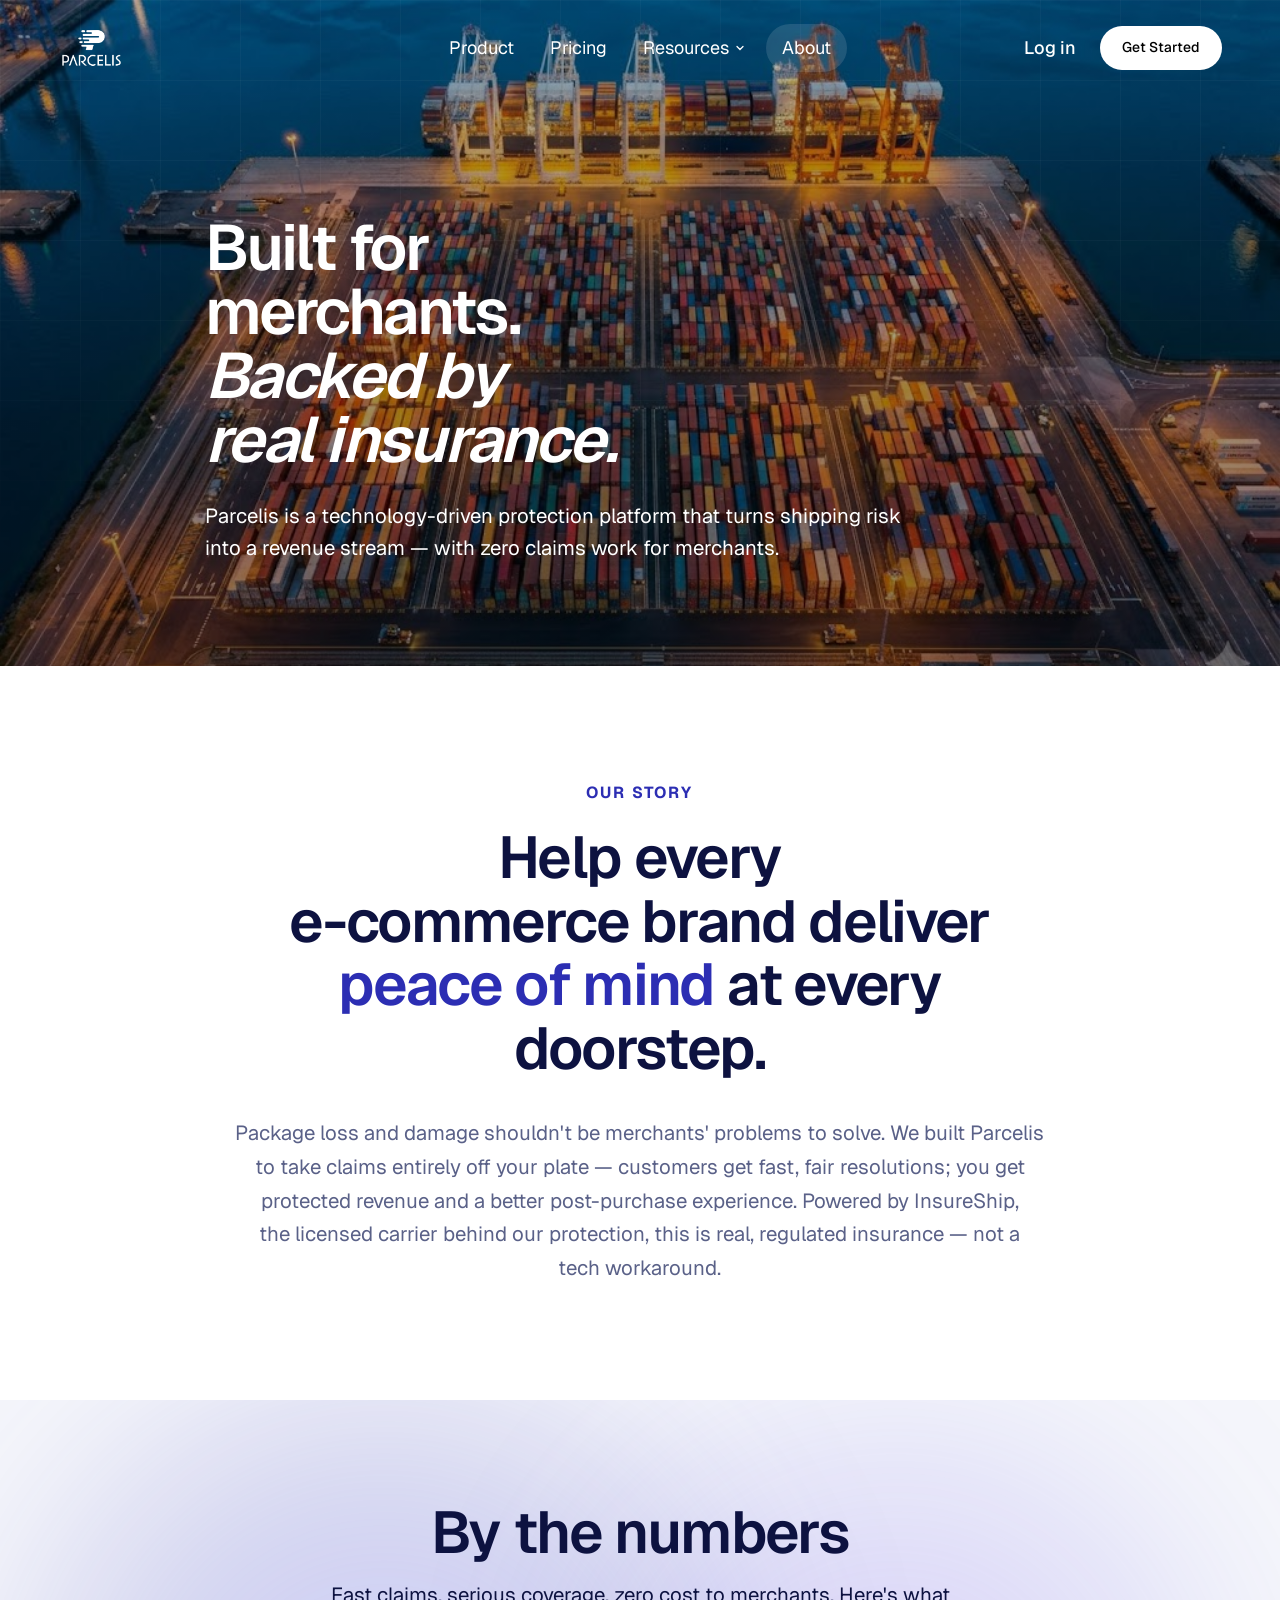
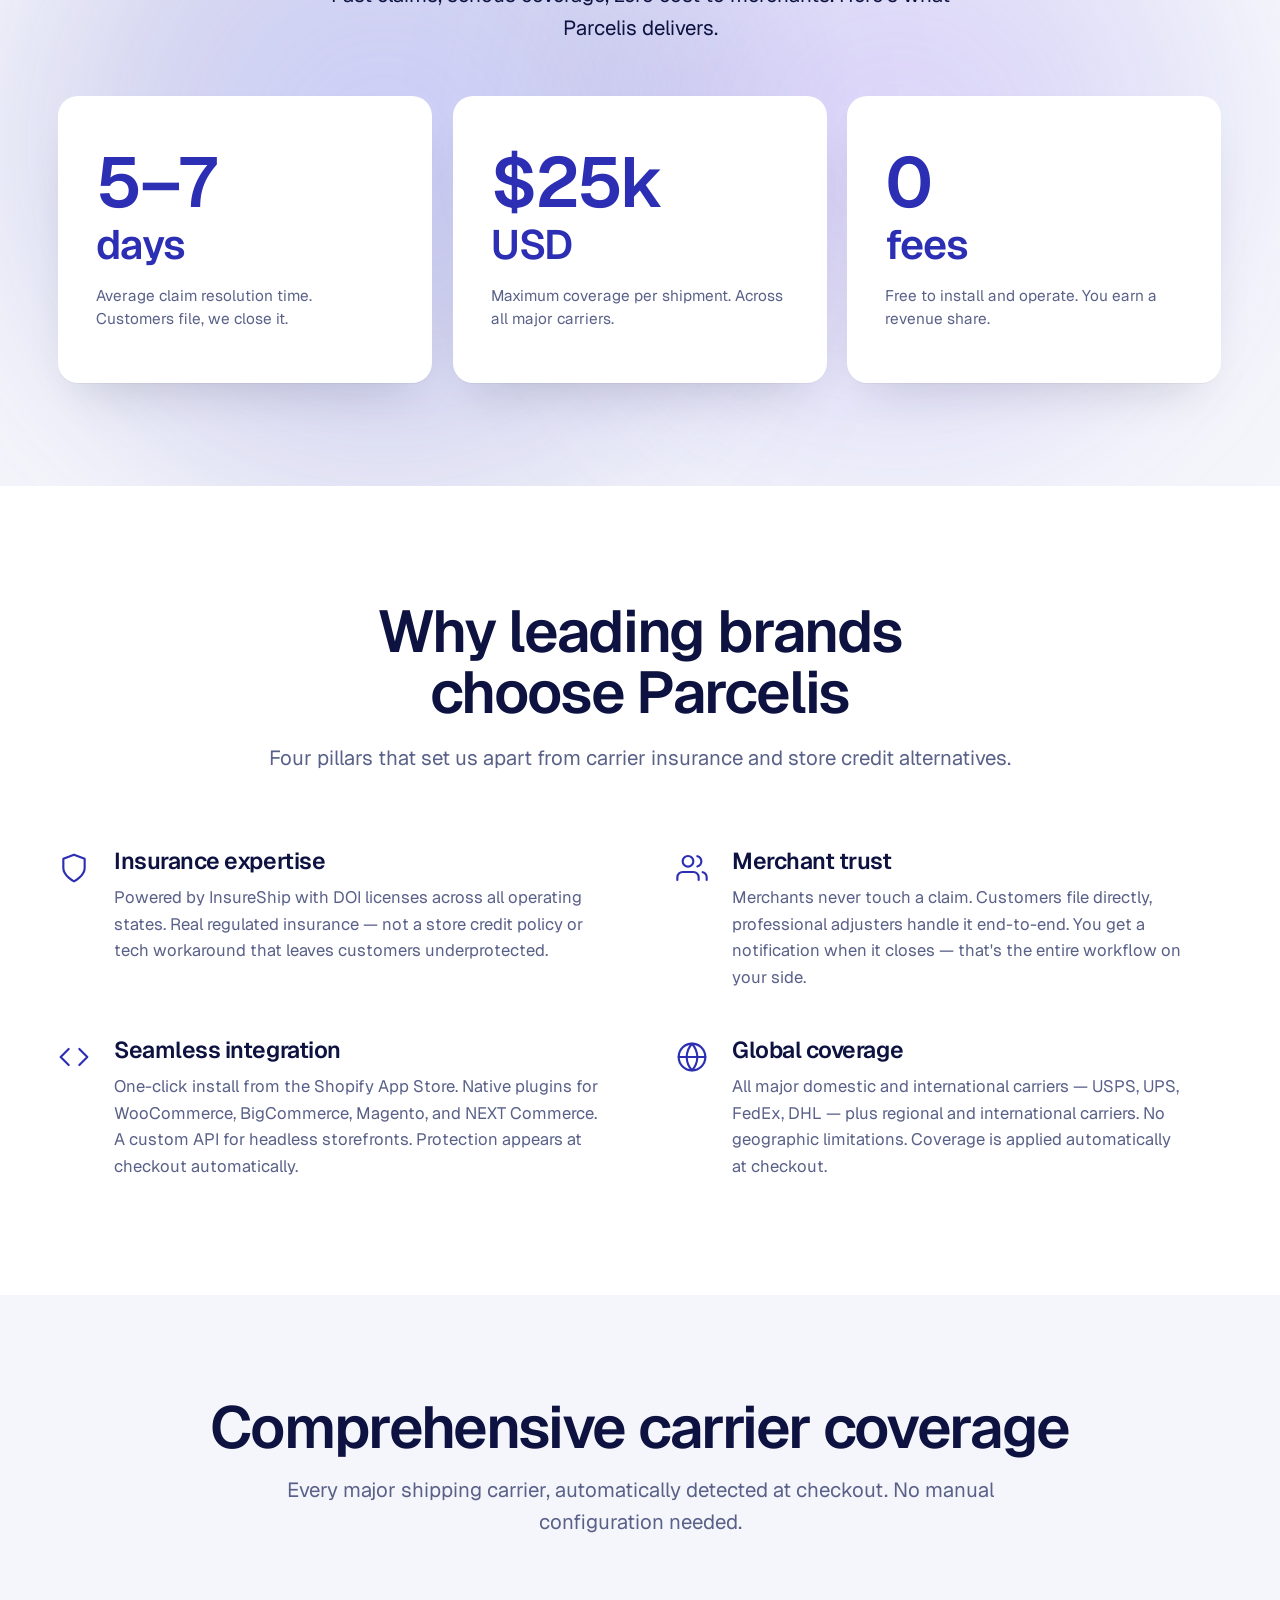
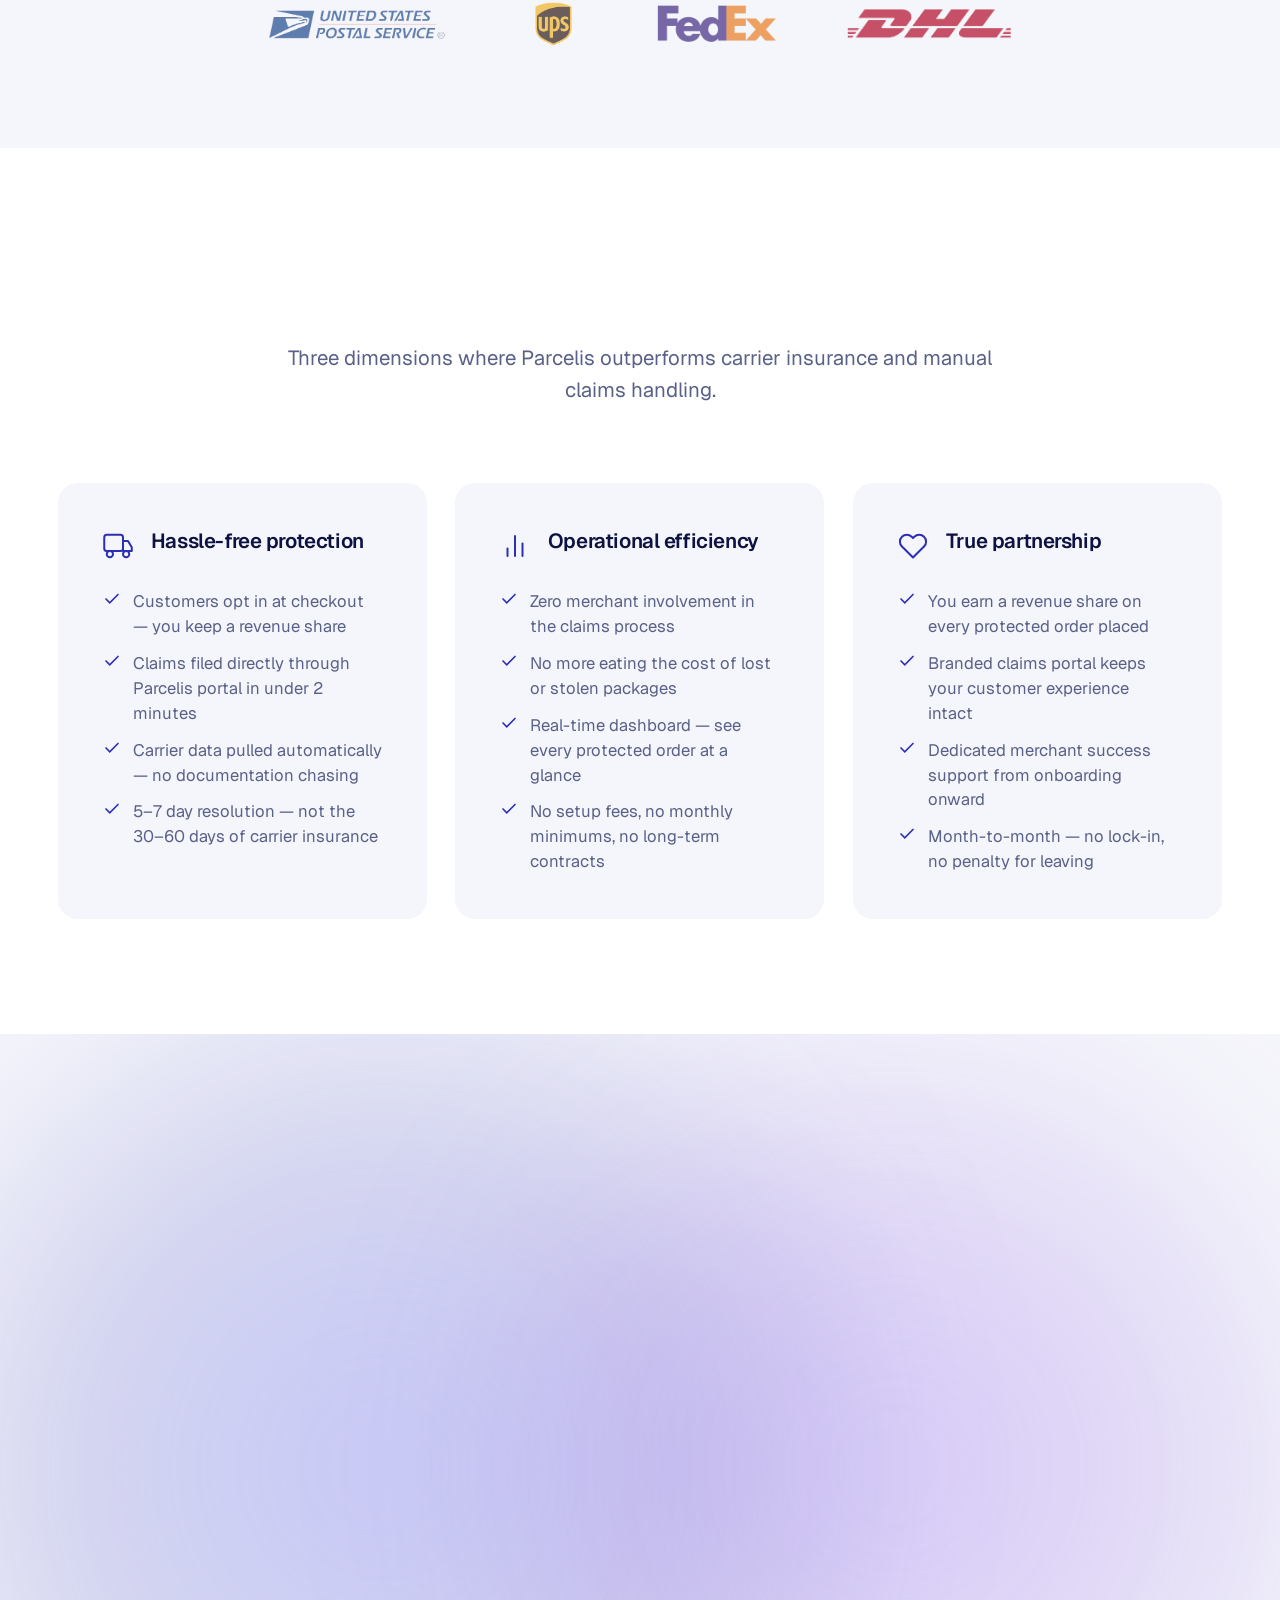
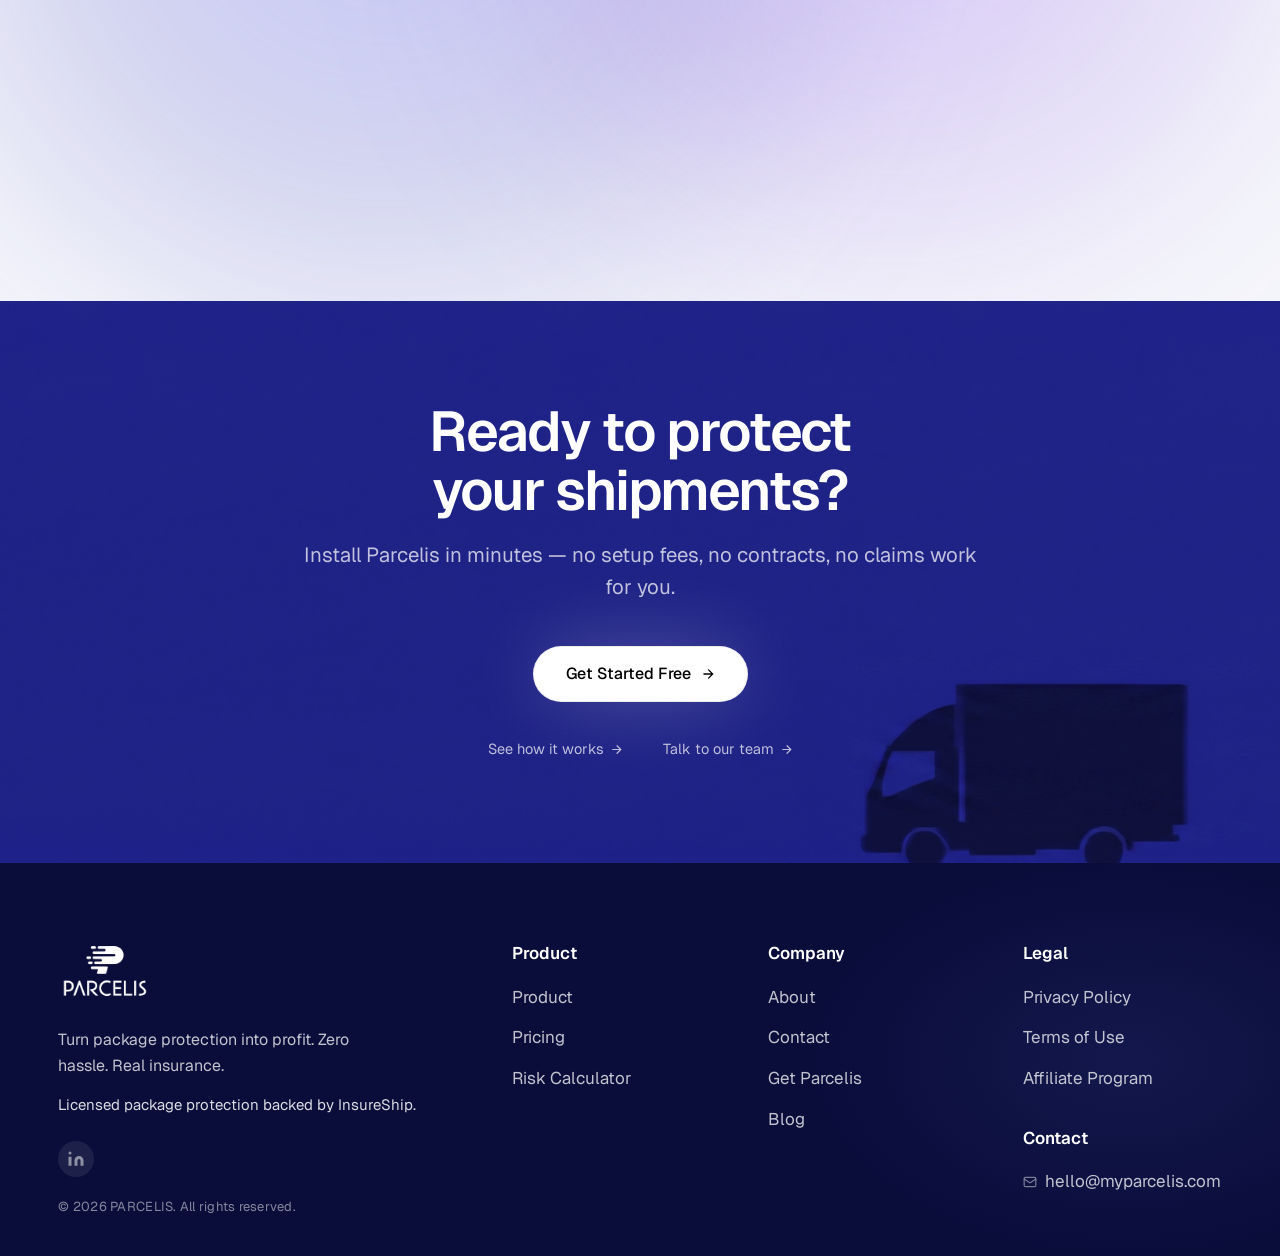
==== about.html @ e2284fcf "About trust: grey bg, bigger orbs, fix text colors" ====
<!DOCTYPE html>
<html lang="en">
<head>
<meta charset="UTF-8" />
<meta name="viewport" content="width=device-width, initial-scale=1.0" />
<title>About — Parcelis</title>
<link rel="preconnect" href="https://fonts.googleapis.com" />
<link rel="preconnect" href="https://fonts.gstatic.com" crossorigin />
<link href="https://fonts.googleapis.com/css2?family=Geist:wght@400;500;600;700&family=Geist+Mono:wght@400;500&display=swap" rel="stylesheet" />
<link rel="stylesheet" href="styles.css?v=104" />
<!-- BEGIN PLERDY CODE -->
<script type="text/javascript" data-plerdy_code='1'>
    var _protocol="https:"==document.location.protocol?"https://":"http://";
    _site_hash_code = "8f93c0df6291d58962df1dd53c977215",_suid=76657, plerdyScript=document.createElement("script");
    plerdyScript.setAttribute("defer",""),plerdyScript.dataset.plerdymainscript="plerdymainscript",
    plerdyScript.src="https://a.plerdy.com/public/js/click/main.js?v="+Math.random();
    var plerdymainscript=document.querySelector("[data-plerdymainscript='plerdymainscript']");
    plerdymainscript&&plerdymainscript.parentNode.removeChild(plerdymainscript);
    try{document.head.appendChild(plerdyScript)}catch(t){console.log(t,"unable add script tag")}
</script>
<!-- END PLERDY CODE -->
<style>
/* ===== ABOUT PAGE ===== */

/* Full-bleed hero with royal blue gradient + grid overlay */
.about-hero {
  position: relative;
  overflow: hidden;
  background: url('assets/About\ hero\ background.jpg') center top / cover no-repeat;
  background-color: var(--navy-700);
  padding: 0;
  isolation: isolate;
  min-height: clamp(480px, 52vw, 720px);
  display: flex;
  flex-direction: column;
  justify-content: flex-end;
}
.about-hero::before {
  content: "";
  position: absolute; inset: 0; z-index: 0;
  background: linear-gradient(
    to bottom,
    rgba(0,0,0,0.25) 0%,
    rgba(0,0,0,0.45) 100%
  );
}
.about-hero-grid {
  position: absolute; inset: 0; z-index: 0;
  background-image:
    linear-gradient(to right, rgba(255,255,255,0.03) 1px, transparent 1px),
    linear-gradient(to bottom, rgba(255,255,255,0.03) 1px, transparent 1px);
  background-size: 80px 80px;
  mask-image: radial-gradient(ellipse 100% 100% at 50% 0%, black 50%, transparent 100%);
}
.about-hero-inner {
  position: relative; z-index: 1;
  max-width: var(--max);
  margin: 0;
  padding: clamp(120px, 14vw, 200px) clamp(20px, 3vw, 48px) clamp(80px, 8vw, 120px) clamp(100px, 16vw, 280px);
}
.about-hero h1 {
  color: #fff;
  font-size: clamp(38px, 5vw, 68px);
  line-height: 1.0;
  letter-spacing: -0.035em;
  font-weight: 600;
  max-width: 10ch;
}
.about-hero h1 em {
  font-style: normal;
  color: rgba(255,255,255,0.55);
}
.about-hero-sub {
  margin-top: 28px;
  font-size: clamp(18px, 1.6vw, 22px);
  color: #fff;
  max-width: 480px;
  max-width: 52ch;
  line-height: 1.55;
}

/* ===== MISSION STATEMENT ===== */
.about-mission {
  background: var(--bg);
  padding: clamp(80px, 9vw, 140px) 0;
}
.about-mission-inner {
  max-width: 900px;
  margin: 0 auto;
  padding: 0 clamp(20px, 3vw, 48px);
  text-align: center;
}
.about-mission-label {
  font-size: 15px;
  color: var(--muted);
  margin-bottom: 28px;
  font-weight: 500;
}
.about-mission-statement {
  font-size: clamp(38px, 4.6vw, 64px);
  font-weight: 600;
  color: var(--ink);
  line-height: 1.08;
  letter-spacing: -0.028em;
  text-wrap: balance;
}
.about-mission-statement em {
  font-style: normal;
  color: var(--navy-700);
}
.about-mission-body {
  margin-top: 36px;
  font-size: clamp(18px, 1.6vw, 22px);
  color: var(--muted);
  line-height: 1.65;
  max-width: 64ch;
  margin-left: auto;
  margin-right: auto;
}

/* ===== STATS ===== */
.about-stats {
  background: var(--surface);
  padding: clamp(72px, 8vw, 120px) 0;
  position: relative;
  overflow: hidden;
}
.about-stats::before,
.about-stats::after {
  content: "";
  position: absolute;
  border-radius: 50%;
  pointer-events: none;
  filter: blur(80px);
}
.about-stats::before {
  width: 900px;
  height: 900px;
  top: 50%;
  left: 30%;
  transform: translate(-50%, -50%);
  background: radial-gradient(circle, rgba(99,102,241,0.30) 0%, rgba(44,46,179,0.15) 45%, transparent 70%);
}
.about-stats::after {
  width: 820px;
  height: 820px;
  top: 50%;
  left: 70%;
  transform: translate(-50%, -50%);
  background: radial-gradient(circle, rgba(139,92,246,0.24) 0%, rgba(79,70,229,0.12) 42%, transparent 68%);
}
.about-stats-wrap {
  position: relative;
  z-index: 1;
}
.about-stats-grid {
  display: grid;
  grid-template-columns: repeat(3, 1fr);
  gap: 20px;
  max-width: var(--max);
  margin: 0 auto;
  padding: 0 clamp(20px, 3vw, 48px);
}
.about-stat-card {
  background: var(--bg);
  border-radius: 20px;
  padding: clamp(36px, 4vw, 56px) clamp(28px, 3vw, 44px);
  box-shadow: var(--shadow-card);
  text-align: left;
}
.about-stat-num {
  font-size: clamp(44px, 5.5vw, 72px);
  font-weight: 600;
  color: var(--navy-700);
  letter-spacing: -0.04em;
  line-height: 1;
}
.about-stat-unit {
  font-size: clamp(28px, 3.2vw, 44px);
  font-weight: 600;
  color: var(--navy-700);
  letter-spacing: -0.03em;
  line-height: 1.1;
  margin-top: 4px;
}
.about-stat-label {
  margin-top: 18px;
  font-size: clamp(15px, 1.2vw, 18px);
  color: var(--muted);
  line-height: 1.55;
}
.about-stats-header {
  max-width: var(--max);
  margin: 0 auto clamp(40px, 4vw, 60px);
  padding: 0 clamp(20px, 3vw, 48px);
  text-align: center;
}
.about-stats-header h2 {
  font-size: clamp(38px, 4.6vw, 64px);
  font-weight: 600;
  letter-spacing: -0.028em;
  color: var(--ink);
  margin-bottom: 16px;
}
.about-stats-header p {
  font-size: clamp(18px, 1.6vw, 22px);
  color: var(--ink);
  max-width: 52ch;
  line-height: 1.6;
  margin: 0 auto;
}
.about-eyebrow {
  font-size: 16px;
  font-weight: 700;
  letter-spacing: 0.12em;
  text-transform: uppercase;
  color: var(--navy-700);
  margin-bottom: 20px;
}

/* ===== WHY CHOOSE ===== */
.about-why {
  background: var(--bg);
  padding: clamp(80px, 9vw, 140px) 0;
}
.about-why-inner {
  max-width: var(--max);
  margin: 0 auto;
  padding: 0 clamp(20px, 3vw, 48px);
}
.about-why-head {
  text-align: center;
  margin-bottom: clamp(56px, 6vw, 80px);
}
.about-why-head h2 {
  font-size: clamp(38px, 4.6vw, 64px);
  font-weight: 600;
  color: var(--ink);
  letter-spacing: -0.028em;
}
.about-why-head p {
  margin-top: 18px;
  font-size: clamp(18px, 1.6vw, 22px);
  color: var(--muted);
  max-width: 56ch;
  margin-left: auto;
  margin-right: auto;
}
.about-why-grid {
  display: grid;
  grid-template-columns: repeat(2, 1fr);
  gap: 48px 72px;
}
.about-why-item {
  display: flex;
  gap: 24px;
  align-items: flex-start;
}
.about-why-ic {
  color: var(--navy-700);
  flex-shrink: 0;
  margin-top: 2px;
}
.about-why-copy {}
.about-why-copy h3 {
  font-size: clamp(20px, 1.8vw, 26px);
  font-weight: 600;
  color: var(--ink);
  letter-spacing: -0.02em;
  margin-bottom: 10px;
}
.about-why-copy p {
  font-size: clamp(16px, 1.3vw, 18px);
  color: var(--muted);
  line-height: 1.6;
}

/* ===== CARRIERS ===== */
.about-carriers {
  background: var(--surface);
  padding: clamp(72px, 8vw, 120px) 0;
}
.about-carriers-inner {
  max-width: var(--max);
  margin: 0 auto;
  padding: 0 clamp(20px, 3vw, 48px);
  text-align: center;
}
.about-carriers-head h2 {
  font-size: clamp(38px, 4.6vw, 64px);
  font-weight: 600;
  color: var(--ink);
  letter-spacing: -0.028em;
}
.about-carriers-head p {
  margin-top: 16px;
  font-size: clamp(18px, 1.6vw, 22px);
  color: var(--muted);
  max-width: 52ch;
  margin-left: auto;
  margin-right: auto;
}
.about-carrier-logos {
  display: flex;
  align-items: center;
  justify-content: center;
  gap: clamp(32px, 5vw, 80px);
  flex-wrap: wrap;
  margin-top: clamp(48px, 5vw, 72px);
}
.about-carrier-logo {
  height: clamp(28px, 3.5vw, 44px);
  width: auto;
  object-fit: contain;
  opacity: 0.7;
  filter: grayscale(20%);
  transition: opacity .15s ease, filter .15s ease;
}
.about-carrier-logo:hover { opacity: 1; filter: none; }

/* ===== ADVANTAGE ===== */
.about-advantage {
  background: var(--bg);
  padding: clamp(80px, 9vw, 140px) 0;
}
.about-advantage-inner {
  max-width: var(--max);
  margin: 0 auto;
  padding: 0 clamp(20px, 3vw, 48px);
}
.about-advantage-head {
  text-align: center;
  margin-bottom: clamp(56px, 6vw, 80px);
}
.about-advantage-head h2 {
  font-size: clamp(38px, 4.6vw, 64px);
  font-weight: 600;
  color: var(--ink);
  letter-spacing: -0.028em;
}
.about-advantage-head p {
  margin-top: 18px;
  font-size: clamp(18px, 1.6vw, 22px);
  color: var(--muted);
  max-width: 54ch;
  margin-left: auto;
  margin-right: auto;
}
.about-advantage-grid {
  display: grid;
  grid-template-columns: repeat(3, 1fr);
  gap: 28px;
}
.about-adv-card {
  background: var(--surface);
  border-radius: 20px;
  padding: clamp(32px, 3.5vw, 48px);
}
.about-adv-card-head {
  display: flex;
  align-items: flex-start;
  gap: 18px;
  margin-bottom: 28px;
}
.about-adv-ic {
  color: var(--navy-700);
  flex-shrink: 0;
  margin-top: 3px;
}
.about-adv-title {
  font-size: clamp(18px, 1.6vw, 22px);
  font-weight: 600;
  color: var(--ink);
  letter-spacing: -0.02em;
  line-height: 1.25;
}
.about-adv-list {
  list-style: none;
  padding: 0;
  margin: 0;
  display: flex;
  flex-direction: column;
  gap: 12px;
}
.about-adv-list li {
  display: flex;
  align-items: flex-start;
  gap: 12px;
  font-size: clamp(16px, 1.3vw, 18px);
  color: var(--muted);
  line-height: 1.5;
}
.about-adv-check {
  color: var(--navy-700);
  flex-shrink: 0;
  margin-top: 1px;
}

/* ===== TRUST ===== */
.about-trust {
  background: var(--surface);
  padding: clamp(80px, 9vw, 140px) 0;
  position: relative;
  overflow: hidden;
}
.about-trust::before,
.about-trust::after {
  content: "";
  position: absolute;
  border-radius: 50%;
  pointer-events: none;
  filter: blur(90px);
  z-index: 0;
}
.about-trust::before {
  width: 1100px;
  height: 1100px;
  top: 50%;
  left: 30%;
  transform: translate(-50%, -50%);
  background: radial-gradient(circle, rgba(99,102,241,0.32) 0%, rgba(44,46,179,0.16) 45%, transparent 70%);
}
.about-trust::after {
  width: 1000px;
  height: 1000px;
  top: 50%;
  left: 70%;
  transform: translate(-50%, -50%);
  background: radial-gradient(circle, rgba(139,92,246,0.28) 0%, rgba(109,40,217,0.13) 42%, transparent 68%);
}
.about-trust-inner {
  max-width: var(--max);
  margin: 0 auto;
  padding: 0 clamp(20px, 3vw, 48px);
  position: relative;
  z-index: 1;
}
.about-trust-head {
  text-align: center;
  margin-bottom: clamp(56px, 6vw, 80px);
}
.about-trust-head h2 {
  font-size: clamp(38px, 4.6vw, 64px);
  font-weight: 600;
  color: var(--ink);
  letter-spacing: -0.028em;
}
.about-trust-head p {
  margin-top: 18px;
  font-size: clamp(18px, 1.6vw, 22px);
  color: var(--muted);
  max-width: 54ch;
  margin-left: auto;
  margin-right: auto;
}
.about-trust-grid {
  display: grid;
  grid-template-columns: repeat(2, 1fr);
  gap: 28px;
}
.about-trust-item {
  display: flex;
  gap: 22px;
  align-items: flex-start;
  background: #fff;
  border-radius: 16px;
  padding: clamp(24px, 3vw, 36px);
}
.about-trust-ic {
  color: var(--navy-700);
  flex-shrink: 0;
  margin-top: 3px;
}
.about-trust-copy h3 {
  font-size: clamp(18px, 1.6vw, 22px);
  font-weight: 600;
  color: var(--ink);
  letter-spacing: -0.02em;
  margin-bottom: 8px;
}
.about-trust-copy p {
  font-size: clamp(16px, 1.3vw, 18px);
  color: var(--muted);
  line-height: 1.6;
}

/* ===== RESPONSIVE ===== */
@media (max-width: 900px) {
  .about-why-grid { grid-template-columns: 1fr; gap: 36px; }
  .about-advantage-grid { grid-template-columns: 1fr; }
  .about-trust-grid { grid-template-columns: 1fr; }
}
@media (max-width: 640px) {
  .about-stats-grid { grid-template-columns: 1fr; }
}
</style>
</head>
<body>

<!-- =================== NAV =================== -->
<header class="nav nav-v2 nav-transparent">
  <div class="wrap nav-inner">
    <a class="brand" href="index.html" aria-label="Parcelis home">
      <img class="brand-logo" src="assets/Logo.png" alt="Parcelis" />
    </a>
    <nav class="nav-links" aria-label="Primary">
      <a href="how-it-works.html">Product</a>
      <a href="pricing.html">Pricing</a>
      <div class="nav-dropdown-wrap">
        <a href="resources.html" class="nav-dropdown-trigger">Resources <svg class="nav-chevron" width="12" height="12" viewBox="0 0 24 24" fill="none" stroke="currentColor" stroke-width="2.5" stroke-linecap="round"><polyline points="6 9 12 15 18 9"/></svg></a>
        <div class="nav-dropdown-menu">
          <a href="resources.html">Blog</a>
          <div class="dd-divider"></div>
          <a href="faq.html">FAQ</a>
          <a href="roi-calculator.html">ROI Calculator</a>
        </div>
      </div>
      <a href="about.html" class="active">About</a>
    </nav>
    <div class="nav-cta">
      <a class="btn btn-link btn-sm" href="#">Log in</a>
      <a class="btn btn-primary btn-sm" href="#">Get Started</a>
    </div>
  </div>
</header>

<main>

<!-- =================== HERO =================== -->
<section class="about-hero">
  <div class="about-hero-grid"></div>
  <div class="about-hero-inner">
    <h1 class="reveal">Built for<br/>merchants.<br/><em>Backed by<br/>real insurance.</em></h1>
    <p class="about-hero-sub reveal" data-delay="2">Parcelis is a technology-driven protection platform that turns shipping risk into a revenue stream — with zero claims work for merchants.</p>
  </div>
</section>

<!-- =================== MISSION =================== -->
<section class="about-mission">
  <div class="about-mission-inner">
    <div class="about-eyebrow reveal">Our Story</div>
    <p class="about-mission-statement reveal" data-delay="1">
      Help every <span style="white-space:nowrap">e-commerce</span> brand deliver<br/><em>peace of mind</em> at every doorstep.
    </p>
    <p class="about-mission-body reveal" data-delay="2">
      Package loss and damage shouldn't be merchants' problems to solve. We built Parcelis to take claims entirely off your plate — customers get fast, fair resolutions; you get protected revenue and a better post-purchase experience. Powered by InsureShip, the licensed carrier behind our protection, this is real, regulated insurance — not a tech workaround.
    </p>
  </div>
</section>

<!-- =================== STATS =================== -->
<section class="about-stats">
  <div class="about-stats-wrap">
  <div class="about-stats-header reveal">
    <h2>By the numbers</h2>
    <p>Fast claims, serious coverage, zero cost to merchants. Here's what Parcelis delivers.</p>
  </div>
  <div class="about-stats-grid">
    <div class="about-stat-card reveal" data-delay="1">
      <div class="about-stat-num">5–7</div>
      <div class="about-stat-unit">days</div>
      <div class="about-stat-label">Average claim resolution time. Customers file, we close it.</div>
    </div>
    <div class="about-stat-card reveal" data-delay="2">
      <div class="about-stat-num">$25k</div>
      <div class="about-stat-unit">USD</div>
      <div class="about-stat-label">Maximum coverage per shipment. Across all major carriers.</div>
    </div>
    <div class="about-stat-card reveal" data-delay="3">
      <div class="about-stat-num">0</div>
      <div class="about-stat-unit">fees</div>
      <div class="about-stat-label">Free to install and operate. You earn a revenue share.</div>
    </div>
  </div>
  </div>
</section>

<!-- =================== WHY CHOOSE =================== -->
<section class="about-why">
  <div class="about-why-inner">
    <div class="about-why-head">
      <h2 class="reveal">Why leading brands<br/>choose Parcelis</h2>
      <p class="reveal" data-delay="1">Four pillars that set us apart from carrier insurance and store credit alternatives.</p>
    </div>
    <div class="about-why-grid">

      <div class="about-why-item reveal" data-delay="1">
        <div class="about-why-ic">
          <svg width="32" height="32" viewBox="0 0 24 24" fill="none" stroke="currentColor" stroke-width="1.6" stroke-linecap="round" stroke-linejoin="round">
            <path d="M12 22s8-4 8-10V5l-8-3-8 3v7c0 6 8 10 8 10z"/>
          </svg>
        </div>
        <div class="about-why-copy">
          <h3>Insurance expertise</h3>
          <p>Powered by InsureShip with DOI licenses across all operating states. Real regulated insurance — not a store credit policy or tech workaround that leaves customers underprotected.</p>
        </div>
      </div>

      <div class="about-why-item reveal" data-delay="2">
        <div class="about-why-ic">
          <svg width="32" height="32" viewBox="0 0 24 24" fill="none" stroke="currentColor" stroke-width="1.6" stroke-linecap="round" stroke-linejoin="round">
            <path d="M17 21v-2a4 4 0 0 0-4-4H5a4 4 0 0 0-4 4v2"/>
            <circle cx="9" cy="7" r="4"/>
            <path d="M23 21v-2a4 4 0 0 0-3-3.87"/>
            <path d="M16 3.13a4 4 0 0 1 0 7.75"/>
          </svg>
        </div>
        <div class="about-why-copy">
          <h3>Merchant trust</h3>
          <p>Merchants never touch a claim. Customers file directly, professional adjusters handle it end-to-end. You get a notification when it closes — that's the entire workflow on your side.</p>
        </div>
      </div>

      <div class="about-why-item reveal" data-delay="3">
        <div class="about-why-ic">
          <svg width="32" height="32" viewBox="0 0 24 24" fill="none" stroke="currentColor" stroke-width="1.6" stroke-linecap="round" stroke-linejoin="round">
            <polyline points="16 18 22 12 16 6"/>
            <polyline points="8 6 2 12 8 18"/>
          </svg>
        </div>
        <div class="about-why-copy">
          <h3>Seamless integration</h3>
          <p>One-click install from the Shopify App Store. Native plugins for WooCommerce, BigCommerce, Magento, and NEXT Commerce. A custom API for headless storefronts. Protection appears at checkout automatically.</p>
        </div>
      </div>

      <div class="about-why-item reveal" data-delay="4">
        <div class="about-why-ic">
          <svg width="32" height="32" viewBox="0 0 24 24" fill="none" stroke="currentColor" stroke-width="1.6" stroke-linecap="round" stroke-linejoin="round">
            <circle cx="12" cy="12" r="10"/>
            <line x1="2" y1="12" x2="22" y2="12"/>
            <path d="M12 2a15.3 15.3 0 0 1 4 10 15.3 15.3 0 0 1-4 10 15.3 15.3 0 0 1-4-10 15.3 15.3 0 0 1 4-10z"/>
          </svg>
        </div>
        <div class="about-why-copy">
          <h3>Global coverage</h3>
          <p>All major domestic and international carriers — USPS, UPS, FedEx, DHL — plus regional and international carriers. No geographic limitations. Coverage is applied automatically at checkout.</p>
        </div>
      </div>

    </div>
  </div>
</section>

<!-- =================== CARRIERS =================== -->
<section class="about-carriers">
  <div class="about-carriers-inner">
    <div class="about-carriers-head">
      <h2 class="reveal">Comprehensive carrier coverage</h2>
      <p class="reveal" data-delay="1">Every major shipping carrier, automatically detected at checkout. No manual configuration needed.</p>
    </div>
    <div class="about-carrier-logos reveal" data-delay="2">
      <img class="about-carrier-logo" src="assets/USPS.png" alt="USPS" />
      <img class="about-carrier-logo" src="assets/UPS.png" alt="UPS" />
      <img class="about-carrier-logo" src="assets/FedEx.png" alt="FedEx" />
      <img class="about-carrier-logo" src="assets/DHL.png" alt="DHL" />
    </div>
  </div>
</section>

<!-- =================== ADVANTAGE =================== -->
<section class="about-advantage">
  <div class="about-advantage-inner">
    <div class="about-advantage-head">
      <h2 class="reveal">The Parcelis advantage</h2>
      <p class="reveal" data-delay="1">Three dimensions where Parcelis outperforms carrier insurance and manual claims handling.</p>
    </div>
    <div class="about-advantage-grid">

      <div class="about-adv-card reveal" data-delay="1">
        <div class="about-adv-card-head">
          <div class="about-adv-ic">
            <svg width="30" height="30" viewBox="0 0 24 24" fill="none" stroke="currentColor" stroke-width="1.6" stroke-linecap="round" stroke-linejoin="round">
              <rect x="1" y="3" width="15" height="13" rx="2"/>
              <path d="M16 8h4l3 5v3h-7V8z"/>
              <circle cx="5.5" cy="18.5" r="2.5"/>
              <circle cx="18.5" cy="18.5" r="2.5"/>
            </svg>
          </div>
          <div class="about-adv-title">Hassle-free protection</div>
        </div>
        <ul class="about-adv-list">
          <li>
            <svg class="about-adv-check" width="18" height="18" viewBox="0 0 24 24" fill="none" stroke="currentColor" stroke-width="2.2" stroke-linecap="round"><polyline points="20 6 9 17 4 12"/></svg>
            Customers opt in at checkout — you keep a revenue share
          </li>
          <li>
            <svg class="about-adv-check" width="18" height="18" viewBox="0 0 24 24" fill="none" stroke="currentColor" stroke-width="2.2" stroke-linecap="round"><polyline points="20 6 9 17 4 12"/></svg>
            Claims filed directly through Parcelis portal in under 2 minutes
          </li>
          <li>
            <svg class="about-adv-check" width="18" height="18" viewBox="0 0 24 24" fill="none" stroke="currentColor" stroke-width="2.2" stroke-linecap="round"><polyline points="20 6 9 17 4 12"/></svg>
            Carrier data pulled automatically — no documentation chasing
          </li>
          <li>
            <svg class="about-adv-check" width="18" height="18" viewBox="0 0 24 24" fill="none" stroke="currentColor" stroke-width="2.2" stroke-linecap="round"><polyline points="20 6 9 17 4 12"/></svg>
            5–7 day resolution — not the 30–60 days of carrier insurance
          </li>
        </ul>
      </div>

      <div class="about-adv-card reveal" data-delay="2">
        <div class="about-adv-card-head">
          <div class="about-adv-ic">
            <svg width="30" height="30" viewBox="0 0 24 24" fill="none" stroke="currentColor" stroke-width="1.6" stroke-linecap="round" stroke-linejoin="round">
              <line x1="18" y1="20" x2="18" y2="10"/>
              <line x1="12" y1="20" x2="12" y2="4"/>
              <line x1="6" y1="20" x2="6" y2="14"/>
            </svg>
          </div>
          <div class="about-adv-title">Operational efficiency</div>
        </div>
        <ul class="about-adv-list">
          <li>
            <svg class="about-adv-check" width="18" height="18" viewBox="0 0 24 24" fill="none" stroke="currentColor" stroke-width="2.2" stroke-linecap="round"><polyline points="20 6 9 17 4 12"/></svg>
            Zero merchant involvement in the claims process
          </li>
          <li>
            <svg class="about-adv-check" width="18" height="18" viewBox="0 0 24 24" fill="none" stroke="currentColor" stroke-width="2.2" stroke-linecap="round"><polyline points="20 6 9 17 4 12"/></svg>
            No more eating the cost of lost or stolen packages
          </li>
          <li>
            <svg class="about-adv-check" width="18" height="18" viewBox="0 0 24 24" fill="none" stroke="currentColor" stroke-width="2.2" stroke-linecap="round"><polyline points="20 6 9 17 4 12"/></svg>
            Real-time dashboard — see every protected order at a glance
          </li>
          <li>
            <svg class="about-adv-check" width="18" height="18" viewBox="0 0 24 24" fill="none" stroke="currentColor" stroke-width="2.2" stroke-linecap="round"><polyline points="20 6 9 17 4 12"/></svg>
            No setup fees, no monthly minimums, no long-term contracts
          </li>
        </ul>
      </div>

      <div class="about-adv-card reveal" data-delay="3">
        <div class="about-adv-card-head">
          <div class="about-adv-ic">
            <svg width="30" height="30" viewBox="0 0 24 24" fill="none" stroke="currentColor" stroke-width="1.6" stroke-linecap="round" stroke-linejoin="round">
              <path d="M20.84 4.61a5.5 5.5 0 0 0-7.78 0L12 5.67l-1.06-1.06a5.5 5.5 0 0 0-7.78 7.78l1.06 1.06L12 21.23l7.78-7.78 1.06-1.06a5.5 5.5 0 0 0 0-7.78z"/>
            </svg>
          </div>
          <div class="about-adv-title">True partnership</div>
        </div>
        <ul class="about-adv-list">
          <li>
            <svg class="about-adv-check" width="18" height="18" viewBox="0 0 24 24" fill="none" stroke="currentColor" stroke-width="2.2" stroke-linecap="round"><polyline points="20 6 9 17 4 12"/></svg>
            You earn a revenue share on every protected order placed
          </li>
          <li>
            <svg class="about-adv-check" width="18" height="18" viewBox="0 0 24 24" fill="none" stroke="currentColor" stroke-width="2.2" stroke-linecap="round"><polyline points="20 6 9 17 4 12"/></svg>
            Branded claims portal keeps your customer experience intact
          </li>
          <li>
            <svg class="about-adv-check" width="18" height="18" viewBox="0 0 24 24" fill="none" stroke="currentColor" stroke-width="2.2" stroke-linecap="round"><polyline points="20 6 9 17 4 12"/></svg>
            Dedicated merchant success support from onboarding onward
          </li>
          <li>
            <svg class="about-adv-check" width="18" height="18" viewBox="0 0 24 24" fill="none" stroke="currentColor" stroke-width="2.2" stroke-linecap="round"><polyline points="20 6 9 17 4 12"/></svg>
            Month-to-month — no lock-in, no penalty for leaving
          </li>
        </ul>
      </div>

    </div>
  </div>
</section>

<!-- =================== TRUST =================== -->
<section class="about-trust">
  <div class="about-trust-inner">
    <div class="about-trust-head">
      <h2 class="reveal">Built on trust and transparency</h2>
      <p class="reveal" data-delay="1">The foundation that makes Parcelis the standard for e-commerce package protection.</p>
    </div>
    <div class="about-trust-grid">

      <div class="about-trust-item reveal" data-delay="1">
        <div class="about-trust-ic">
          <svg width="30" height="30" viewBox="0 0 24 24" fill="none" stroke="currentColor" stroke-width="1.6" stroke-linecap="round" stroke-linejoin="round">
            <path d="M12 22s8-4 8-10V5l-8-3-8 3v7c0 6 8 10 8 10z"/>
            <polyline points="9 12 11 14 15 10"/>
          </svg>
        </div>
        <div class="about-trust-copy">
          <h3>Regulatory compliance</h3>
          <p>InsureShip holds DOI licenses in all operating states. Full regulatory oversight — every policy is compliant, every claim is legally protected.</p>
        </div>
      </div>

      <div class="about-trust-item reveal" data-delay="2">
        <div class="about-trust-ic">
          <svg width="30" height="30" viewBox="0 0 24 24" fill="none" stroke="currentColor" stroke-width="1.6" stroke-linecap="round" stroke-linejoin="round">
            <path d="M17 21v-2a4 4 0 0 0-4-4H5a4 4 0 0 0-4 4v2"/>
            <circle cx="9" cy="7" r="4"/>
            <polyline points="23 11 17 17 14 14"/>
          </svg>
        </div>
        <div class="about-trust-copy">
          <h3>Customer confidence</h3>
          <p>Customers know exactly what they're paying for and what's covered. Transparent policies, fast payouts, and a smooth claims experience build long-term loyalty.</p>
        </div>
      </div>

      <div class="about-trust-item reveal" data-delay="3">
        <div class="about-trust-ic">
          <svg width="30" height="30" viewBox="0 0 24 24" fill="none" stroke="currentColor" stroke-width="1.6" stroke-linecap="round" stroke-linejoin="round">
            <circle cx="12" cy="12" r="3"/>
            <path d="M12 1v4M12 19v4M4.22 4.22l2.83 2.83M16.95 16.95l2.83 2.83M1 12h4M19 12h4M4.22 19.78l2.83-2.83M16.95 7.05l2.83-2.83"/>
          </svg>
        </div>
        <div class="about-trust-copy">
          <h3>Operational excellence</h3>
          <p>Professional adjusters, automated carrier data retrieval, and a merchant dashboard built for clarity. Everything works without you lifting a finger.</p>
        </div>
      </div>

      <div class="about-trust-item reveal" data-delay="4">
        <div class="about-trust-ic">
          <svg width="30" height="30" viewBox="0 0 24 24" fill="none" stroke="currentColor" stroke-width="1.6" stroke-linecap="round" stroke-linejoin="round">
            <polygon points="12 2 15.09 8.26 22 9.27 17 14.14 18.18 21.02 12 17.77 5.82 21.02 7 14.14 2 9.27 8.91 8.26 12 2"/>
          </svg>
        </div>
        <div class="about-trust-copy">
          <h3>Industry leadership</h3>
          <p>Setting the standard for e-commerce package protection through real insurance infrastructure, merchant-first economics, and a claims experience that outperforms every alternative.</p>
        </div>
      </div>

    </div>
  </div>
</section>

<!-- =================== CTA =================== -->
<section class="cta-big">
  <div class="wrap">
    <h2>Ready to protect your shipments?</h2>
    <p class="sub">Install Parcelis in minutes — no setup fees, no contracts, no claims work for you.</p>
    <a class="pill" href="#">Get Started Free <svg width="14" height="14" viewBox="0 0 24 24" fill="none" stroke="currentColor" stroke-width="2.2" stroke-linecap="round"><path d="M5 12h14M13 5l7 7-7 7"/></svg></a>
    <div class="explore">
      <a href="how-it-works.html">See how it works <svg width="13" height="13" viewBox="0 0 24 24" fill="none" stroke="currentColor" stroke-width="2.2" stroke-linecap="round"><path d="M5 12h14M13 5l7 7-7 7"/></svg></a>
      <a href="contact.html">Talk to our team <svg width="13" height="13" viewBox="0 0 24 24" fill="none" stroke="currentColor" stroke-width="2.2" stroke-linecap="round"><path d="M5 12h14M13 5l7 7-7 7"/></svg></a>
    </div>
  </div>
</section>

</main>

<!-- =================== FOOTER =================== -->
<footer class="footer-v2">
  <div class="wrap">
    <div class="footer-card">
      <div>
        <a class="brand" href="index.html">
          <img class="brand-logo" src="assets/Logo.png" alt="Parcelis" />
        </a>
        <p class="blurb">Turn package protection into profit. Zero hassle. Real insurance.</p>
        <p class="trust-strip">Licensed package protection backed by InsureShip.</p>
        <div class="footer-social">
          <a href="#" class="footer-social-link" aria-label="LinkedIn">
            <svg width="18" height="18" viewBox="0 0 24 24" fill="currentColor"><path d="M16 8a6 6 0 0 1 6 6v7h-4v-7a2 2 0 0 0-2-2 2 2 0 0 0-2 2v7h-4v-7a6 6 0 0 1 6-6zM2 9h4v12H2z"/><circle cx="4" cy="4" r="2"/></svg>
          </a>
        </div>
        <p class="footer-copyright">© 2026 PARCELIS. All rights reserved.</p>
      </div>
      <div>
        <h3>Product</h3>
        <ul>
          <li><a href="how-it-works.html">Product</a></li>
          <li><a href="pricing.html">Pricing</a></li>
          <li><a href="roi-calculator.html">Risk Calculator</a></li>
        </ul>
      </div>
      <div>
        <h3>Company</h3>
        <ul>
          <li><a href="about.html">About</a></li>
          <li><a href="contact.html">Contact</a></li>
          <li><a href="#">Get Parcelis</a></li>
          <li><a href="resources.html">Blog</a></li>
        </ul>
      </div>
      <div>
        <h3>Legal</h3>
        <ul>
          <li><a href="#">Privacy Policy</a></li>
          <li><a href="#">Terms of Use</a></li>
          <li><a href="#">Affiliate Program</a></li>
        </ul>
        <h3 style="margin-top: 36px;">Contact</h3>
        <ul>
          <li>
            <a href="mailto:hello@myparcelis.com" class="footer-email-link">
              <svg width="14" height="14" viewBox="0 0 24 24" fill="none" stroke="currentColor" stroke-width="2" stroke-linecap="round"><rect x="2" y="4" width="20" height="16" rx="2"/><path d="m22 7-8.97 5.7a1.94 1.94 0 0 1-2.06 0L2 7"/></svg>
              hello@myparcelis.com
            </a>
          </li>
        </ul>
      </div>
    </div>
  </div>
</footer>

<script src="script.js?v=23"></script>
<script src="tweaks.js?v=3"></script>
</body>
</html>
---- styles.css ----
/* Parcelis — refined navy redesign */

:root {
  /* palette: royal blue, light theme, warm peach complement (used sparingly) */
  --ink: #111111;            /* primary brand ink */
  --navy-950: #0a0d3a;
  --navy-900: #141a7a;
  --navy-800: #1e2099;       /* core royal brand */
  --navy-700: #2c2eb3;
  --navy-600: #4548d9;
  --navy-500: #6e71e8;
  --navy-300: #b8baef;
  --navy-200: #d6d7f6;
  --navy-100: #e7e8fb;
  --navy-50:  #f3f4fe;

  /* warm complementary accent — used sparingly, never as bg */
  --pop-600: #d96a48;
  --pop-500: #ff8a66;
  --pop-400: #ffb19a;
  --pop-100: #ffe4d8;
  --pop-50:  #fff3ec;

  /* legacy aliases */
  --pop2-600: var(--pop-600);
  --pop2-500: var(--pop-500);
  --pop2-400: var(--pop-400);
  --pop2-100: var(--pop-100);
  --pop2-50:  var(--pop-50);
  --cream-50: #ffffff;
  --cream-100: #f5f6fb;
  --cream-200: #e7e9f4;
  --mint-600: var(--navy-800);
  --mint-500: var(--navy-700);
  --mint-400: var(--navy-600);
  --mint-100: var(--navy-100);
  --mint-50:  var(--navy-50);

  --paper: #ffffff;
  --bg: #ffffff;
  --surface: #f5f6fb;
  --surface-2: #eef0fb;
  --text: #111111;
  --muted: #5a6188;
  --hair: rgba(13,18,64,0.08);
  --hair-2: rgba(13,18,64,0.14);

  --radius-xs: 4px;
  --radius-sm: 6px;
  --radius-md: 8px;
  --radius-lg: 12px;
  --radius-xl: 16px;

  --shadow-card: 0 1px 0 rgba(10,16,36,0.04), 0 24px 48px -24px rgba(10,16,36,0.18);
  --shadow-soft: 0 1px 2px rgba(10,16,36,0.05), 0 8px 24px -12px rgba(10,16,36,0.12);

  --max: 1240px;
  --pad: clamp(20px, 4vw, 56px);

  --font-sans: "Geist", "Söhne", "Inter Tight", system-ui, -apple-system, "Segoe UI", sans-serif;
  --font-mono: "Geist Mono", "JetBrains Mono", ui-monospace, "SF Mono", Menlo, monospace;
  --font-display: "Geist", "Söhne", system-ui, sans-serif;

  --cyan: #22d3ee;

  --density: 1;
}

[data-density="compact"] { --density: 0.78; }

* { box-sizing: border-box; }
html { scroll-behavior: smooth; -webkit-text-size-adjust: 100%; }
body {
  margin: 0;
  font-family: var(--font-sans);
  font-feature-settings: "ss01","ss02","cv11";
  color: var(--text);
  background: var(--bg);
  -webkit-font-smoothing: antialiased;
  text-rendering: optimizeLegibility;
  font-size: 16px;
  line-height: 1.55;
}

img, svg { display: block; max-width: 100%; }

a { color: inherit; text-decoration: none; }

button { font: inherit; cursor: pointer; border: 0; background: none; color: inherit; }

::selection { background: var(--mint-500); color: var(--navy-950); }

/* ============ layout ============ */
.wrap { max-width: var(--max); margin: 0 auto; padding-left: clamp(20px, 3vw, 48px); padding-right: clamp(20px, 3vw, 48px); }

section { padding: calc(220px * var(--density)) 0; position: relative; }
section.tight { padding: calc(64px * var(--density)) 0; }
section.hero-v2, section.page-hero-v2 { padding-top: clamp(400px, 36vw, 560px); padding-bottom: clamp(260px, 30vw, 440px); }
section.page-hero-short { padding-top: clamp(160px, 16vw, 240px) !important; padding-bottom: clamp(40px, 4vw, 60px) !important; }
section.page-hero-plain {
  background: var(--surface) !important;
}
section.page-hero-plain h1 { color: var(--ink) !important; font-size: clamp(38px, 5vw, 68px) !important; margin-top: 48px; }
section.page-hero-plain .sub { color: var(--muted) !important; }
section.hero-v2 + section,
section.page-hero-v2 + section { padding-top: calc(120px * var(--density)); }

.eyebrow {
  display: none;
}
.eyebrow.on-dark { display: none; }

h1, h2, h3, h4 {
  font-family: var(--font-display);
  color: var(--ink);
  letter-spacing: -0.02em;
  font-weight: 600;
  line-height: 1.04;
  margin: 0;
  text-wrap: balance;
}
h1 { font-size: clamp(48px, 6.8vw, 96px); letter-spacing: -0.035em; font-weight: 600; line-height: 1.0; }
h2 { font-size: clamp(38px, 4.6vw, 64px); letter-spacing: -0.028em; font-weight: 600; }
h3 { font-size: clamp(24px, 2.2vw, 32px); letter-spacing: -0.02em; font-weight: 600; }
h4 { font-size: 20px; letter-spacing: -0.01em; font-weight: 600; }

p { margin: 0; color: var(--muted); text-wrap: pretty; }
.lede { font-size: clamp(17px, 1.4vw, 20px); line-height: 1.55; color: var(--muted); max-width: 56ch; }

.section-head { display: grid; grid-template-columns: 1fr; gap: 24px; max-width: 760px; margin-bottom: 56px; }
.section-head.center { margin-left: auto; margin-right: auto; text-align: center; }
.section-head.center .eyebrow { justify-self: center; }
.section-head .lede { max-width: 56ch; }

/* ============ buttons ============ */
.btn {
  display: inline-flex; align-items: center; gap: 10px;
  height: 48px; padding: 0 22px;
  border-radius: 999px;
  font-weight: 500; font-size: 15px;
  transition: transform .12s ease, background .15s ease, color .15s ease, box-shadow .2s ease;
  white-space: nowrap;
}
.btn:active { transform: translateY(1px); }
.btn-primary { background: var(--navy-800); color: #fff; }
.btn-primary:hover { background: var(--navy-700); }
.btn-primary.mint { background: var(--navy-800); color: #fff; }
.btn-primary.mint:hover { background: var(--navy-700); }
.btn-ghost { background: transparent; color: var(--ink); box-shadow: inset 0 0 0 1px var(--hair-2); }
.btn-ghost:hover { background: var(--paper); }
.btn-ghost.on-dark { color: var(--cream-50); box-shadow: inset 0 0 0 1px rgba(255,255,255,0.18); }
.btn-ghost.on-dark:hover { background: rgba(255,255,255,0.08); }
.btn-link { color: var(--ink); font-weight: 500; display: inline-flex; align-items: center; gap: 6px; }
.btn-link:hover { color: var(--navy-700); }
.btn-link.on-dark { color: var(--cream-50); }
.btn .arrow { transition: transform .2s ease; }
.btn:hover .arrow { transform: translateX(3px); }

.btn-sm { height: 38px; padding: 0 16px; font-size: 14px; }

/* ============ nav ============ */
.nav {
  position: sticky; top: 0; z-index: 50;
  background: rgba(250,248,242,0.72);
  backdrop-filter: saturate(140%) blur(14px);
  -webkit-backdrop-filter: saturate(140%) blur(14px);
  border-bottom: 1px solid transparent;
  transition: border-color .2s ease, background .2s ease;
}
.nav.scrolled { border-bottom-color: var(--hair); background: rgba(250,248,242,0.92); }
.nav-inner { display: flex; align-items: center; justify-content: space-between; height: 72px; }
.brand { display: inline-flex; align-items: center; gap: 10px; font-weight: 600; letter-spacing: -0.02em; font-size: 19px; color: var(--ink); }
.brand-mark {
  width: 28px; height: 28px; border-radius: 8px;
  background: var(--ink);
  display: grid; place-items: center;
  color: var(--mint-400);
  position: relative;
  overflow: hidden;
}
.brand-mark::after {
  content: ""; position: absolute; inset: 0;
  background: radial-gradient(circle at 30% 20%, rgba(28,194,150,0.45), transparent 60%);
}
.brand-mark svg { position: relative; z-index: 1; }
.nav-links { display: flex; gap: 4px; align-items: center; }
.nav-links a {
  padding: 8px 14px; border-radius: 999px;
  font-size: 14.5px; color: var(--text);
  transition: background .15s ease;
}
.nav-links a:hover { background: var(--hair); }
.nav-links a.active { background: var(--ink); color: var(--cream-50); }
.nav-cta { display: flex; gap: 8px; align-items: center; }

@media (max-width: 860px) {
  .nav-links { display: none; }
}

/* ============ hero ============ */
.hero {
  position: relative; overflow: hidden;
  background: var(--navy-800);
  color: #ffffff;
  padding: clamp(72px, 9vw, 120px) 0 0;
  isolation: isolate;
}
.hero::before {
  content: ""; position: absolute; inset: 0; z-index: 0;
  background:
    radial-gradient(900px 500px at 80% 10%, rgba(255,138,102,0.18), transparent 60%),
    radial-gradient(1000px 600px at 0% 100%, rgba(69,72,217,0.45), transparent 60%);
  pointer-events: none;
}
.hero::before {
  content: ""; position: absolute; inset: 0; z-index: 0;
  background:
    radial-gradient(800px 400px at 80% 0%, rgba(28,194,150,0.18), transparent 60%),
    radial-gradient(900px 500px at 0% 100%, rgba(42,71,168,0.4), transparent 60%);
  pointer-events: none;
}
.hero-grid {
  position: absolute; inset: 0;
  background-image:
    linear-gradient(to right, rgba(255,255,255,0.04) 1px, transparent 1px),
    linear-gradient(to bottom, rgba(255,255,255,0.04) 1px, transparent 1px);
  background-size: 80px 80px;
  mask-image: radial-gradient(ellipse 70% 80% at 50% 30%, black, transparent 80%);
  z-index: 0;
}
.hero-inner { position: relative; z-index: 1; display: grid; grid-template-columns: 1.15fr 1fr; gap: 64px; align-items: center; padding-bottom: 100px; }
.hero-text { padding-bottom: 20px; }
.hero h1 { color: #fff; line-height: 1.0; max-width: 100%; }
.hero h1 em {
  font-style: normal;
  display: block;
  background: linear-gradient(180deg, #ffd2bd, var(--pop-400));
  -webkit-background-clip: text; background-clip: text;
  color: transparent;
  font-family: "Instrument Serif", "Tiempos Headline", "Iowan Old Style", Georgia, serif;
  font-weight: 400;
  letter-spacing: -0.005em;
  font-size: 1em;
  line-height: 1.05;
  margin-top: 0.05em;
  padding-bottom: 0.1em;
}
.hero .lede { color: rgba(255,255,255,0.72); max-width: 52ch; font-size: clamp(17px, 1.4vw, 21px); }
/* hero-specific button: white pill on dark bg */
.hero .btn-primary {
  background: #ffffff;
  color: var(--ink);
}
.hero .btn-primary:hover {
  background: var(--surface);
}
.hero .btn-ghost.on-dark {
  color: #fff;
  box-shadow: inset 0 0 0 1px rgba(255,255,255,0.3);
}
.hero-cta { display: flex; gap: 12px; margin-top: 40px; flex-wrap: wrap; }
.hero-meta {
  display: flex; flex-wrap: wrap; gap: 14px;
  margin-top: 48px;
  font-family: var(--font-mono);
  font-size: 12px; letter-spacing: 0.06em; text-transform: uppercase;
  color: rgba(255,255,255,0.55);
}
.hero-meta span { display: inline-flex; align-items: center; gap: 8px; }

/* hero checkout widget visual */
.hero-visual { position: relative; }
.hero-checkout {
  background: #fff;
  border-radius: 14px;
  box-shadow: 0 60px 120px -40px rgba(0,0,0,0.5), 0 30px 60px -20px rgba(69,72,217,0.18);
  color: var(--ink);
  position: relative;
  overflow: hidden;
  max-width: 460px;
  margin-left: auto;
}
.hc-head {
  display: flex; justify-content: space-between; align-items: center;
  padding: 16px 22px;
  border-bottom: 1px solid var(--hair);
  background: var(--surface);
}
.hc-store { font-weight: 600; font-size: 15px; letter-spacing: -0.01em; }
.hc-step { font-family: var(--font-mono); font-size: 11px; letter-spacing: 0.1em; text-transform: uppercase; color: var(--muted); }
.hc-body { padding: 22px; display: flex; flex-direction: column; gap: 14px; }
.hc-row { display: flex; justify-content: space-between; font-size: 14.5px; color: var(--text); }
.hc-mono { font-family: var(--font-mono); }
.hc-protect {
  display: flex; align-items: center; justify-content: space-between; gap: 12px;
  padding: 16px;
  border: 1.5px solid var(--navy-800);
  background: var(--navy-50);
  border-radius: 10px;
  margin-top: 6px;
}
.hc-protect-left { display: flex; align-items: center; gap: 12px; }
.hc-shield {
  width: 36px; height: 36px; border-radius: 8px;
  background: var(--navy-800); color: white;
  display: grid; place-items: center;
  flex-shrink: 0;
}
.hc-t { font-weight: 600; font-size: 14.5px; line-height: 1.2; }
.hc-s { font-size: 12.5px; color: var(--muted); margin-top: 2px; }
.hc-right { display: flex; align-items: center; gap: 12px; }
.hc-switch {
  width: 40px; height: 24px; background: var(--navy-800); border-radius: 999px; position: relative; flex-shrink: 0;
}
.hc-switch::after {
  content: ""; position: absolute; top: 2px; right: 2px;
  width: 20px; height: 20px; border-radius: 50%; background: #fff;
}
.hc-total {
  display: flex; justify-content: space-between; align-items: baseline;
  padding-top: 14px; border-top: 1px solid var(--hair);
}
.hc-total span:first-child { font-weight: 600; font-size: 15px; }
.hc-total-v { font-size: 18px; font-weight: 600; }
.hc-cta {
  display: block; width: 100%;
  height: 48px; border-radius: 999px;
  background: var(--ink); color: #fff;
  font-weight: 500; font-size: 15px;
  margin-top: 8px;
  cursor: default;
}
.hc-tag {
  position: absolute; top: 14px; right: -14px;
  background: var(--pop-500); color: var(--ink);
  font-family: var(--font-mono); font-size: 11px; letter-spacing: 0.08em; text-transform: uppercase;
  padding: 6px 12px;
  border-radius: 999px;
  font-weight: 500;
  transform: rotate(8deg);
  box-shadow: 0 8px 20px -8px rgba(255,138,102,0.6);
}

/* hero curve bottom */
.hero-curve {
  position: absolute;
  bottom: -1px; left: 0; right: 0;
  height: 100px;
  z-index: 2;
  pointer-events: none;
  line-height: 0;
}
.hero-curve svg { width: 100%; height: 100%; display: block; }

@media (max-width: 900px) {
  .hero-inner { grid-template-columns: 1fr; gap: 48px; padding-bottom: 120px; }
  .hero-checkout { margin-left: 0; max-width: 100%; }
  .hero-curve { height: 60px; }
}

/* hero visual */
.hero-visual {
  margin-top: 80px;
  position: relative;
  padding-bottom: 48px;
}

.dashboard {
  position: relative;
  border-radius: 22px;
  background: linear-gradient(180deg, #0c1740, #0a1130);
  box-shadow:
    0 0 0 1px rgba(255,255,255,0.08) inset,
    0 60px 120px -40px rgba(0,0,0,0.6),
    0 30px 60px -20px rgba(28,194,150,0.12);
  overflow: hidden;
  color: #fff;
}
.dash-bar {
  display: flex; align-items: center; gap: 8px;
  padding: 12px 16px;
  border-bottom: 1px solid rgba(255,255,255,0.08);
  font-family: var(--font-mono); font-size: 12px;
  color: rgba(255,255,255,0.6);
}
.dash-bar .dot { width: 10px; height: 10px; border-radius: 50%; background: rgba(255,255,255,0.15); }
.dash-bar .dot:nth-child(2) { background: rgba(255,255,255,0.22); }
.dash-bar .dot:nth-child(3) { background: rgba(255,255,255,0.3); }
.dash-bar .url { margin-left: 12px; }
.dash-bar .url b { color: rgba(255,255,255,0.95); font-weight: 500; }

.dash-body {
  display: grid;
  grid-template-columns: 220px 1fr;
  min-height: 460px;
}
.dash-side {
  border-right: 1px solid rgba(255,255,255,0.07);
  padding: 18px 14px;
  display: flex; flex-direction: column; gap: 4px;
  background: rgba(255,255,255,0.015);
}
.dash-side .sec-label { font-family: var(--font-mono); font-size: 10.5px; text-transform: uppercase; letter-spacing: 0.12em; color: rgba(255,255,255,0.4); padding: 12px 10px 6px; }
.dash-side a {
  display: flex; align-items: center; gap: 10px;
  padding: 8px 10px; border-radius: 8px;
  font-size: 13.5px; color: rgba(255,255,255,0.7);
}
.dash-side a.active { background: rgba(28,194,150,0.12); color: #fff; box-shadow: inset 0 0 0 1px rgba(28,194,150,0.25); }
.dash-side a .ico { width: 16px; height: 16px; color: rgba(255,255,255,0.5); }
.dash-side a.active .ico { color: var(--mint-400); }

.dash-main { padding: 28px 32px; display: flex; flex-direction: column; gap: 24px; }
.dash-h {
  display: flex; justify-content: space-between; align-items: flex-start;
}
.dash-h h4 { color: #fff; font-size: 22px; letter-spacing: -0.02em; }
.dash-h p { color: rgba(255,255,255,0.55); font-size: 13px; margin-top: 4px; }
.dash-h .seg {
  display: flex; gap: 2px; padding: 3px; background: rgba(255,255,255,0.06); border-radius: 10px;
  font-family: var(--font-mono); font-size: 11px; letter-spacing: 0.04em;
}
.dash-h .seg span { padding: 6px 10px; border-radius: 7px; color: rgba(255,255,255,0.5); }
.dash-h .seg span.on { background: rgba(255,255,255,0.1); color: #fff; }

.kpi-row { display: grid; grid-template-columns: repeat(3, 1fr); gap: 16px; }
.kpi {
  padding: 18px;
  border-radius: 14px;
  background: rgba(255,255,255,0.04);
  border: 1px solid rgba(255,255,255,0.06);
}
.kpi .label { font-family: var(--font-mono); font-size: 11px; color: rgba(255,255,255,0.55); letter-spacing: 0.08em; text-transform: uppercase; }
.kpi .val { font-size: 30px; letter-spacing: -0.025em; font-weight: 500; margin-top: 6px; color: #fff; }
.kpi .delta { font-family: var(--font-mono); font-size: 12px; color: var(--mint-400); margin-top: 4px; display: inline-flex; align-items: center; gap: 4px; }
.kpi .delta.neg { color: #ff9b8a; }

.dash-chart {
  border-radius: 14px;
  background: rgba(255,255,255,0.04);
  border: 1px solid rgba(255,255,255,0.06);
  padding: 18px;
  display: grid; grid-template-columns: 1fr; gap: 14px;
  min-height: 180px;
}
.dash-chart-head { display: flex; justify-content: space-between; align-items: center; }
.dash-chart-head .t { font-size: 14px; color: #fff; }
.dash-chart-head .legend { display: flex; gap: 14px; font-family: var(--font-mono); font-size: 11px; color: rgba(255,255,255,0.55); }
.dash-chart-head .legend i { display: inline-block; width: 8px; height: 8px; border-radius: 2px; margin-right: 6px; vertical-align: 1px; }

.dash-chart svg { width: 100%; height: 140px; }

/* floating claim card */
.claim-pop {
  position: absolute;
  right: -16px; bottom: 80px;
  width: 320px;
  background: var(--cream-50);
  color: var(--ink);
  border-radius: 14px;
  padding: 16px;
  box-shadow: 0 30px 60px -20px rgba(0,0,0,0.4), 0 0 0 1px rgba(0,0,0,0.05);
  animation: floaty 7s ease-in-out infinite;
}
@keyframes floaty {
  0%, 100% { transform: translateY(0); }
  50% { transform: translateY(-8px); }
}
.claim-pop .row { display: flex; align-items: center; gap: 10px; }
.claim-pop .av { width: 36px; height: 36px; border-radius: 50%; background: var(--mint-100); display: grid; place-items: center; color: var(--mint-600); }
.claim-pop .nm { font-weight: 500; font-size: 14px; }
.claim-pop .sub { font-size: 12px; color: var(--muted); font-family: var(--font-mono); letter-spacing: 0.04em; }
.claim-pop .status {
  margin-top: 12px; padding: 10px 12px; border-radius: 10px; background: var(--mint-50);
  display: flex; justify-content: space-between; align-items: center;
  font-size: 13px;
}
.claim-pop .status b { color: var(--mint-600); font-weight: 500; }
.claim-pop .amt { font-family: var(--font-mono); font-weight: 500; }

@media (max-width: 900px) {
  .dash-body { grid-template-columns: 1fr; }
  .dash-side { display: none; }
  .kpi-row { grid-template-columns: 1fr; }
  .claim-pop { display: none; }
}

/* ============ logo strip ============ */
.logos {
  background: var(--surface);
  padding: 56px 0 64px;
  border-bottom: 1px solid var(--hair);
}
.logos-row {
  display: grid; grid-template-columns: repeat(6, 1fr); gap: 36px;
  align-items: center;
}
.logos .label {
  text-align: center; font-family: var(--font-mono); font-size: 12px;
  text-transform: uppercase; letter-spacing: 0.14em; color: var(--muted);
  margin-bottom: 28px;
}
.logo-item {
  display: flex; align-items: center; justify-content: center;
  color: var(--muted);
  font-weight: 600; font-size: 18px; letter-spacing: -0.02em;
  opacity: 0.7;
  transition: opacity .2s ease, color .2s ease;
  font-family: var(--font-display);
}
.logo-item:hover { opacity: 1; color: var(--ink); }
@media (max-width: 760px) {
  .logos-row { grid-template-columns: repeat(3, 1fr); gap: 24px; }
}

/* ============ stats ============ */
.stats {
  background: var(--paper);
  border-top: 1px solid var(--hair);
  border-bottom: 1px solid var(--hair);
}
.stats-grid { display: grid; grid-template-columns: repeat(4, 1fr); gap: 0; }
.stat {
  padding: 32px 28px;
  border-right: 1px solid var(--hair);
}
.stat:last-child { border-right: none; }
.stat .num {
  font-size: clamp(44px, 5vw, 72px);
  font-weight: 500;
  letter-spacing: -0.04em;
  color: var(--ink);
  font-feature-settings: "tnum";
  display: flex; align-items: baseline; gap: 2px;
}
.stat .num .unit { font-size: 0.4em; color: var(--mint-600); font-weight: 500; margin-left: 4px; letter-spacing: 0; }
.stat .lbl { font-family: var(--font-mono); font-size: 12px; letter-spacing: 0.08em; text-transform: uppercase; color: var(--muted); margin-top: 8px; }
.stat .desc { font-size: 14px; color: var(--muted); margin-top: 14px; max-width: 26ch; }
@media (max-width: 900px) {
  .stats-grid { grid-template-columns: repeat(2, 1fr); }
  .stat { border-bottom: 1px solid var(--hair); }
  .stat:nth-child(odd) { border-right: 1px solid var(--hair); }
  .stat:nth-child(even) { border-right: none; }
  .stat:last-child, .stat:nth-last-child(2) { border-bottom: none; }
}

/* ============ how it works ============ */
.how { background: var(--surface); }
.how-grid {
  display: grid;
  grid-template-columns: 360px 1fr;
  gap: 56px;
  align-items: start;
}
.how-tabs { display: flex; flex-direction: column; gap: 4px; position: sticky; top: 96px; }
.how-tab {
  text-align: left;
  padding: 18px 20px;
  border-radius: 14px;
  display: grid;
  grid-template-columns: 40px 1fr;
  gap: 16px;
  align-items: start;
  transition: background .15s ease;
  cursor: pointer;
  border: 1px solid transparent;
}
.how-tab:hover { background: var(--paper); }
.how-tab[aria-selected="true"] { background: var(--paper); border-color: var(--hair); box-shadow: var(--shadow-soft); }
.how-tab .n {
  width: 40px; height: 40px; border-radius: 10px;
  background: var(--cream-100);
  display: grid; place-items: center;
  font-family: var(--font-mono); font-size: 13px;
  color: var(--ink); font-weight: 500;
}
.how-tab[aria-selected="true"] .n { background: var(--ink); color: var(--mint-400); }
.how-tab h4 { font-size: 17px; }
.how-tab p { font-size: 14px; margin-top: 4px; }

.how-panel {
  background: var(--paper);
  border-radius: 12px;
  border: 1px solid var(--hair);
  padding: 32px;
  min-height: 520px;
  position: relative;
  overflow: hidden;
}
.how-panel .step-label { display: none; }
.how-panel h3 { margin-top: 8px; }
.how-panel .desc { margin-top: 14px; max-width: 50ch; }
.how-panel .vis { margin-top: 36px; }

/* step illustrations */
.step-checkout {
  background: var(--cream-50);
  border-radius: 14px;
  border: 1px solid var(--hair);
  overflow: hidden;
  max-width: 480px;
}
.step-checkout .head {
  padding: 14px 18px; font-family: var(--font-mono); font-size: 12px;
  letter-spacing: 0.06em; text-transform: uppercase; color: var(--muted);
  border-bottom: 1px solid var(--hair);
  display: flex; justify-content: space-between;
}
.step-checkout .body { padding: 18px; display: flex; flex-direction: column; gap: 12px; }
.cart-line { display: flex; justify-content: space-between; font-size: 14px; }
.cart-line .l { color: var(--text); }
.cart-line .r { font-family: var(--font-mono); color: var(--text); }
.protect-toggle {
  display: flex; align-items: center; justify-content: space-between;
  padding: 14px; border: 1px solid var(--mint-500); background: var(--mint-50);
  border-radius: 12px;
}
.protect-toggle .info { display: flex; align-items: center; gap: 12px; }
.protect-toggle .info .ic {
  width: 32px; height: 32px; border-radius: 8px;
  background: var(--mint-500); color: white; display: grid; place-items: center;
}
.protect-toggle .info .t { font-weight: 500; font-size: 14px; color: var(--ink); }
.protect-toggle .info .s { font-size: 12px; color: var(--muted); }
.protect-toggle .switch {
  width: 40px; height: 24px; background: var(--mint-500); border-radius: 999px; position: relative;
}
.protect-toggle .switch::after {
  content: ""; position: absolute; width: 20px; height: 20px; background: white;
  border-radius: 50%; top: 2px; right: 2px;
}
.cart-total { display: flex; justify-content: space-between; padding-top: 14px; border-top: 1px solid var(--hair); }
.cart-total .l { font-weight: 500; }
.cart-total .r { font-family: var(--font-mono); font-weight: 500; font-size: 16px; }

/* step tracker */
.step-track {
  display: grid; grid-template-columns: 1fr; gap: 14px;
  max-width: 540px;
}
.track-card {
  display: flex; align-items: center; gap: 14px;
  padding: 14px 16px;
  border: 1px solid var(--hair);
  border-radius: 12px;
  background: var(--cream-50);
}
.track-card .pkg {
  width: 36px; height: 36px; border-radius: 8px; background: var(--navy-100);
  display: grid; place-items: center; color: var(--navy-700);
}
.track-card .nfo { flex: 1; }
.track-card .nm { font-weight: 500; font-size: 14px; }
.track-card .id { font-family: var(--font-mono); font-size: 12px; color: var(--muted); }
.track-card .badge {
  font-family: var(--font-mono); font-size: 11px; letter-spacing: 0.06em; text-transform: uppercase;
  padding: 5px 10px; border-radius: 999px;
}
.badge-delivered { background: var(--mint-50); color: var(--mint-600); }
.badge-delayed { background: #fff3e7; color: #b35d1c; }
.badge-lost { background: #ffe7e3; color: #c44231; }

/* step claim */
.step-claim {
  display: grid; grid-template-columns: 1fr; gap: 12px; max-width: 540px;
}
.claim-step {
  display: flex; gap: 14px; align-items: flex-start;
  padding: 14px 16px; border-radius: 12px;
  border: 1px solid var(--hair); background: var(--cream-50);
}
.claim-step .ic {
  width: 28px; height: 28px; border-radius: 50%;
  background: var(--mint-500); color: white;
  display: grid; place-items: center; flex-shrink: 0;
}
.claim-step .t { font-weight: 500; font-size: 14px; }
.claim-step .s { font-size: 13px; color: var(--muted); margin-top: 2px; }
.claim-step .time { font-family: var(--font-mono); font-size: 11px; color: var(--mint-600); margin-left: auto; }

/* step payout */
.step-payout {
  max-width: 520px;
  background: var(--ink); color: white; border-radius: 16px; padding: 24px;
  position: relative; overflow: hidden;
}
.step-payout::before {
  content: ""; position: absolute; right: -40px; top: -40px;
  width: 200px; height: 200px; border-radius: 50%;
  background: radial-gradient(circle, rgba(28,194,150,0.3), transparent 70%);
}
.step-payout .lbl { font-family: var(--font-mono); font-size: 11px; letter-spacing: 0.08em; text-transform: uppercase; color: rgba(255,255,255,0.55); }
.step-payout .amt { font-size: 48px; font-weight: 500; letter-spacing: -0.03em; margin-top: 8px; }
.step-payout .amt .currency { font-size: 0.4em; color: var(--mint-400); margin-right: 8px; }
.step-payout .meta { display: flex; gap: 24px; margin-top: 24px; font-size: 13px; color: rgba(255,255,255,0.7); }
.step-payout .meta b { color: white; font-weight: 500; }

@media (max-width: 900px) {
  .how-grid { grid-template-columns: 1fr; }
  .how-tabs { position: static; }
}

/* ============ features ============ */
.features { background: var(--paper); border-top: 1px solid var(--hair); }
.feat-grid {
  display: grid;
  grid-template-columns: repeat(12, 1fr);
  gap: 16px;
}
.feat {
  border: 1px solid var(--hair);
  border-radius: 10px;
  padding: 28px;
  background: var(--surface);
  position: relative;
  overflow: hidden;
  display: flex; flex-direction: column; gap: 14px;
  min-height: 260px;
}
.feat.large { grid-column: span 6; min-height: 360px; }
.feat.med { grid-column: span 6; }
.feat.small { grid-column: span 4; }
.feat .ic {
  width: 40px; height: 40px; border-radius: 10px;
  background: var(--ink); color: var(--mint-400);
  display: grid; place-items: center;
}
.feat h3 { font-size: 22px; }
.feat .desc { font-size: 15px; color: var(--muted); }
.feat .vis { margin-top: auto; }

.feat.dark {
  background: var(--ink);
  color: white;
  border-color: transparent;
}
.feat.dark h3 { color: white; }
.feat.dark .ic { background: rgba(255,255,255,0.08); color: var(--mint-400); }

@media (max-width: 900px) {
  .feat, .feat.large, .feat.med, .feat.small { grid-column: span 12; }
}

/* feature visuals */
.bar-chart { display: flex; align-items: flex-end; gap: 8px; height: 100px; }
.bar-chart .b { flex: 1; background: var(--cream-200); border-radius: 4px; position: relative; }
.bar-chart .b.on { background: var(--mint-500); }
.bar-chart .b::after { content: attr(data-m); position: absolute; bottom: -22px; left: 0; right: 0; text-align: center; font-family: var(--font-mono); font-size: 10px; color: var(--muted); }

.pill-row { display: flex; flex-wrap: wrap; gap: 8px; }
.pill {
  padding: 7px 12px; border-radius: 999px;
  background: var(--paper); border: 1px solid var(--hair);
  font-size: 13px; color: var(--text);
  display: inline-flex; align-items: center; gap: 6px;
}
.pill .dot { width: 6px; height: 6px; border-radius: 50%; background: var(--mint-500); }
.pill.on-dark { background: rgba(255,255,255,0.08); border-color: rgba(255,255,255,0.12); color: white; }

/* ============ use cases (tabs) ============ */
.usecases { background: var(--surface); }
.uc-tabs { display: flex; gap: 8px; margin-bottom: 36px; flex-wrap: wrap; }
.uc-tab {
  padding: 12px 20px; border-radius: 999px;
  font-size: 14px; color: var(--text);
  background: transparent;
  border: 1px solid var(--hair-2);
  transition: all .15s ease;
}
.uc-tab[aria-selected="true"] { background: var(--ink); color: var(--cream-50); border-color: var(--ink); }

.uc-panel {
  background: var(--paper);
  border: 1px solid var(--hair);
  border-radius: 12px;
  padding: 40px;
  display: grid;
  grid-template-columns: 1.1fr 1fr;
  gap: 48px;
  min-height: 420px;
}
.uc-panel h3 { font-size: 32px; max-width: 16ch; }
.uc-panel .lede { margin-top: 14px; max-width: 44ch; }
.uc-panel ul { list-style: none; padding: 0; margin: 24px 0 0; display: grid; gap: 10px; }
.uc-panel li {
  display: flex; align-items: flex-start; gap: 10px;
  font-size: 14.5px; color: var(--text);
}
.uc-panel li .ck {
  width: 18px; height: 18px; flex-shrink: 0; border-radius: 50%;
  background: var(--mint-100); color: var(--mint-600);
  display: grid; place-items: center; margin-top: 2px;
}
.uc-panel .quote {
  border-left: 2px solid var(--mint-500);
  padding-left: 16px;
  margin-top: 28px;
  font-style: normal;
}
.uc-panel .quote p { color: var(--text); font-size: 16px; line-height: 1.5; }
.uc-panel .quote .who { font-family: var(--font-mono); font-size: 12px; color: var(--muted); margin-top: 8px; letter-spacing: 0.04em; text-transform: uppercase; }

.uc-side {
  background: var(--cream-50);
  border-radius: 16px;
  padding: 28px;
  display: flex; flex-direction: column; gap: 18px;
  justify-content: center;
}
.uc-metric { }
.uc-metric .v { font-size: 44px; font-weight: 500; letter-spacing: -0.03em; color: var(--ink); }
.uc-metric .v .unit { font-size: 0.4em; color: var(--mint-600); margin-left: 4px; }
.uc-metric .l { font-size: 13px; color: var(--muted); margin-top: 4px; }

@media (max-width: 900px) {
  .uc-panel { grid-template-columns: 1fr; padding: 28px; }
}

/* ============ claims demo ============ */
.demo { background: var(--ink); color: white; }
.demo .section-head h2 { color: white; }
.demo .section-head .lede { color: rgba(255,255,255,0.7); }
.demo-wrap {
  background: var(--paper);
  border: 1px solid var(--hair);
  border-radius: 12px;
  padding: 32px;
  display: grid;
  grid-template-columns: 1fr 1fr;
  gap: 36px;
}
.demo-form { display: flex; flex-direction: column; gap: 20px; }
.demo-form label { font-family: var(--font-mono); font-size: 11px; letter-spacing: 0.08em; text-transform: uppercase; color: rgba(255,255,255,0.55); }
.demo-field { display: grid; gap: 8px; }
.demo-field .input {
  display: flex; align-items: center; gap: 10px;
  background: rgba(255,255,255,0.04);
  border: 1px solid rgba(255,255,255,0.1);
  border-radius: 12px;
  padding: 14px 16px;
  font-size: 14.5px;
  color: white;
}
.demo-field .input .pkg-id { font-family: var(--font-mono); color: rgba(255,255,255,0.85); }
.reason-row { display: grid; grid-template-columns: repeat(3, 1fr); gap: 8px; }
.reason {
  padding: 14px 12px; border-radius: 12px;
  background: rgba(255,255,255,0.04); border: 1px solid rgba(255,255,255,0.1);
  display: flex; flex-direction: column; align-items: flex-start; gap: 8px;
  text-align: left;
  color: rgba(255,255,255,0.75); font-size: 13.5px;
  cursor: pointer;
  transition: all .15s ease;
}
.reason:hover { background: rgba(255,255,255,0.08); }
.reason[aria-pressed="true"] { background: var(--mint-500); color: var(--navy-950); border-color: var(--mint-500); }
.reason[aria-pressed="true"] .ic { background: rgba(11,26,67,0.15); color: var(--navy-950); }
.reason .ic { width: 28px; height: 28px; border-radius: 8px; background: rgba(255,255,255,0.08); display: grid; place-items: center; color: var(--mint-400); }
.reason b { font-weight: 500; }

.amount-input {
  display: flex; align-items: center; gap: 4px;
  background: rgba(255,255,255,0.04);
  border: 1px solid rgba(255,255,255,0.1);
  border-radius: 12px;
  padding: 12px 16px;
}
.amount-input .currency { font-family: var(--font-mono); color: rgba(255,255,255,0.5); }
.amount-input input {
  background: transparent; border: 0; color: white; font: inherit; outline: none;
  font-size: 18px; font-family: var(--font-mono); width: 100%;
  letter-spacing: 0.02em;
}

.demo-submit { margin-top: 8px; }

.demo-result {
  background: rgba(0,0,0,0.2);
  border-radius: 16px;
  padding: 24px;
  display: flex; flex-direction: column; gap: 18px;
  min-height: 100%;
  border: 1px solid rgba(255,255,255,0.06);
}
.result-state {
  font-family: var(--font-mono); font-size: 12px; letter-spacing: 0.08em; text-transform: uppercase;
  color: var(--mint-400);
  display: inline-flex; align-items: center; gap: 8px;
}
.result-state .pulse {
  width: 8px; height: 8px; border-radius: 50%; background: var(--mint-400);
  box-shadow: 0 0 0 4px rgba(28,194,150,0.18);
  animation: pulse 1.6s ease-in-out infinite;
}
@keyframes pulse {
  0%, 100% { box-shadow: 0 0 0 4px rgba(28,194,150,0.18); }
  50% { box-shadow: 0 0 0 8px rgba(28,194,150,0.05); }
}
.result-amt { font-size: 56px; font-weight: 500; letter-spacing: -0.03em; }
.result-amt .currency { font-size: 0.4em; color: var(--mint-400); margin-right: 6px; }
.result-meta { display: grid; gap: 12px; }
.result-meta .row { display: flex; justify-content: space-between; font-size: 13.5px; color: rgba(255,255,255,0.7); padding: 10px 0; border-bottom: 1px solid rgba(255,255,255,0.06); }
.result-meta .row b { color: white; font-weight: 500; font-family: var(--font-mono); }
.result-meta .row:last-child { border-bottom: none; }
.result-note { font-size: 12px; color: rgba(255,255,255,0.5); margin-top: auto; line-height: 1.5; }

@media (max-width: 900px) {
  .demo-wrap { grid-template-columns: 1fr; }
}

/* ============ integrations ============ */
.integrations { background: var(--surface); }
.int-grid {
  display: grid;
  grid-template-columns: 1.05fr 1fr;
  gap: 56px;
  align-items: center;
}
.int-cards {
  position: relative;
  height: 460px;
}
.int-card {
  position: absolute;
  background: var(--paper);
  border: 1px solid var(--hair);
  border-radius: 14px;
  padding: 16px;
  box-shadow: var(--shadow-soft);
  display: flex; align-items: center; gap: 12px;
  width: 220px;
}
.int-card .ic { width: 40px; height: 40px; border-radius: 10px; display: grid; place-items: center; font-weight: 600; font-size: 18px; }
.int-card .nm { font-weight: 500; font-size: 15px; }
.int-card .st { font-family: var(--font-mono); font-size: 11px; color: var(--mint-600); letter-spacing: 0.05em; text-transform: uppercase; }
.int-card .st::before { content: "● "; }

.int-card.shopify { top: 0; left: 20px; }
.int-card.shopify .ic { background: #95bf47; color: white; }
.int-card.woo { top: 70px; right: 0; }
.int-card.woo .ic { background: #7f54b3; color: white; }
.int-card.ups { top: 180px; left: 80px; }
.int-card.ups .ic { background: #351c15; color: #ffb500; }
.int-card.usps { top: 260px; right: 30px; }
.int-card.usps .ic { background: #004b87; color: white; }
.int-card.klaviyo { top: 360px; left: 0; }
.int-card.klaviyo .ic { background: #000; color: white; }
.int-card.fedex { top: 380px; right: 60px; }
.int-card.fedex .ic { background: #4d148c; color: #ff6600; }

@media (max-width: 900px) {
  .int-grid { grid-template-columns: 1fr; }
  .int-cards { height: auto; display: flex; flex-wrap: wrap; gap: 12px; }
  .int-card { position: static; width: auto; }
}

/* ============ testimonials ============ */
.testimonials { background: var(--paper); }
.test-grid { display: grid; grid-template-columns: repeat(3, 1fr); gap: 20px; }
.test {
  border: 1px solid var(--hair);
  border-radius: 10px;
  padding: 28px;
  background: var(--surface);
  display: flex; flex-direction: column; gap: 20px;
}
.test:nth-child(2) {
  background: var(--ink);
  color: white; border-color: transparent;
}
.test .quote { font-size: 18px; line-height: 1.45; color: var(--ink); letter-spacing: -0.01em; }
.test:nth-child(2) .quote { color: white; }
.test .quote::before { content: "“"; font-family: "Instrument Serif", Georgia, serif; font-size: 56px; color: var(--mint-500); line-height: 0; vertical-align: -0.4em; margin-right: 4px; }
.test footer { display: flex; align-items: center; gap: 12px; }
.test .av { width: 40px; height: 40px; border-radius: 50%; background: var(--mint-100); color: var(--mint-600); display: grid; place-items: center; font-weight: 600; }
.test:nth-child(2) .av { background: rgba(255,255,255,0.1); color: var(--mint-400); }
.test .name { font-size: 14px; font-weight: 500; }
.test .role { font-size: 13px; color: var(--muted); }
.test:nth-child(2) .role { color: rgba(255,255,255,0.6); }

@media (max-width: 900px) {
  .test-grid { grid-template-columns: 1fr; }
}

/* ============ pricing teaser ============ */
.price-teaser { background: var(--surface); }
.price-grid { display: grid; grid-template-columns: repeat(3, 1fr); gap: 16px; }
.price-card {
  border: 1px solid var(--hair);
  border-radius: 12px;
  padding: 32px;
  background: var(--paper);
  display: flex; flex-direction: column; gap: 20px;
}
.price-card.feature {
  background: var(--ink); color: white; border-color: transparent; position: relative;
}
.price-card.feature::before {
  content: "Most popular";
  position: absolute; top: -10px; right: 28px;
  background: var(--mint-500); color: var(--navy-950);
  font-family: var(--font-mono); font-size: 11px; letter-spacing: 0.08em; text-transform: uppercase;
  padding: 5px 10px; border-radius: 999px;
  font-weight: 500;
}
.price-card h3 { font-size: 22px; }
.price-card.feature h3 { color: white; }
.price-card .pr {
  display: flex; align-items: baseline; gap: 4px;
}
.price-card .pr .v { font-size: 48px; font-weight: 500; letter-spacing: -0.03em; color: var(--ink); }
.price-card.feature .pr .v { color: white; }
.price-card .pr .u { font-size: 14px; color: var(--muted); }
.price-card.feature .pr .u { color: rgba(255,255,255,0.6); }
.price-card .desc { font-size: 14px; color: var(--muted); }
.price-card.feature .desc { color: rgba(255,255,255,0.7); }
.price-card ul { list-style: none; padding: 0; margin: 0; display: grid; gap: 10px; }
.price-card ul li { display: flex; gap: 10px; font-size: 14px; }
.price-card ul li .ck { color: var(--mint-600); width: 18px; flex-shrink: 0; }
.price-card.feature ul li .ck { color: var(--mint-400); }
.price-card .btn { width: 100%; justify-content: center; margin-top: auto; }

@media (max-width: 900px) {
  .price-grid { grid-template-columns: 1fr; }
}

/* ============ FAQ ============ */
.faq { background: var(--paper); border-top: 1px solid var(--hair); }
.faq-wrap { max-width: 880px; margin: 0 auto; }
.faq-item {
  border-bottom: 1px solid var(--hair);
  padding: 24px 0;
}
.faq-item summary {
  cursor: pointer; list-style: none;
  display: flex; justify-content: space-between; align-items: center; gap: 24px;
  font-size: 19px; font-weight: 500; color: var(--ink); letter-spacing: -0.01em;
}
.faq-item summary::-webkit-details-marker { display: none; }
.faq-item summary .plus {
  width: 28px; height: 28px; border-radius: 50%;
  background: var(--cream-100); display: grid; place-items: center;
  flex-shrink: 0; transition: transform .25s ease, background .15s ease;
  color: var(--ink);
}
.faq-item[open] summary .plus { background: var(--ink); color: var(--mint-400); transform: rotate(45deg); }
.faq-item .ans {
  padding-top: 14px; color: var(--muted); font-size: 15px; max-width: 70ch;
}

/* ============ cta ============ */
.cta {
  background: var(--navy-800); color: white;
  border-radius: 14px;
  margin: 0 var(--pad);
  max-width: calc(var(--max) - 0px);
  padding: 80px 56px;
  position: relative; overflow: hidden;
}
@media (min-width: 1240px) {
  .cta { margin: 0 auto; }
}
.cta::before {
  content: ""; position: absolute; inset: 0;
  background:
    radial-gradient(600px 300px at 90% 100%, rgba(28,194,150,0.18), transparent 60%),
    radial-gradient(500px 240px at 0% 0%, rgba(42,71,168,0.4), transparent 60%);
}
.cta-inner { position: relative; display: grid; grid-template-columns: 1.2fr 1fr; gap: 48px; align-items: end; }
.cta h2 { color: white; max-width: 16ch; }
.cta .lede { color: rgba(255,255,255,0.7); margin-top: 18px; max-width: 44ch; }
.cta-actions { display: flex; gap: 12px; flex-wrap: wrap; justify-content: flex-end; }
@media (max-width: 900px) {
  .cta { padding: 48px 28px; border-radius: 24px; }
  .cta-inner { grid-template-columns: 1fr; align-items: start; }
  .cta-actions { justify-content: flex-start; }
}

/* ============ footer ============ */
.footer-curve {
  display: block;
  width: 100%;
  height: 100px;
  line-height: 0;
  margin-bottom: -1px;
}
.footer-curve svg { width: 100%; height: 100%; display: block; }
.footer-curve svg path { fill: var(--surface); }

.footer {
  background: var(--surface);
  padding: 40px 0 40px;
  border-top: 1px solid var(--hair);
}
.footer-grid {
  display: grid;
  grid-template-columns: 1.4fr repeat(4, 1fr);
  gap: 40px;
}
.footer-brand p { max-width: 28ch; margin-top: 16px; font-size: 14px; }
.footer h5 { font-family: var(--font-mono); font-size: 11px; letter-spacing: 0.12em; text-transform: uppercase; color: var(--muted); margin: 0 0 16px; font-weight: 500; }
.footer ul { list-style: none; padding: 0; margin: 0; display: grid; gap: 10px; }
.footer ul a { font-size: 14px; color: var(--text); }
.footer ul a:hover { color: var(--navy-700); }
.footer-bottom {
  margin-top: 56px; padding-top: 24px; border-top: 1px solid var(--hair);
  display: flex; justify-content: space-between; gap: 24px; flex-wrap: wrap;
  font-family: var(--font-mono); font-size: 12px; letter-spacing: 0.04em; color: var(--muted);
}
.footer-bottom .legal { display: flex; gap: 18px; }
@media (max-width: 900px) {
  .footer-grid { grid-template-columns: 1fr 1fr; }
}

/* ============ reveal animations ============ */
@keyframes heroFadeUp {
  from { opacity: 0; transform: translateY(36px); }
  to   { opacity: 1; transform: translateY(0); }
}


/* hero — CSS-only fade-up on page load */
.js-anim .hero-v2 h1 {
  animation: heroFadeUp 1s cubic-bezier(0.16, 1, 0.3, 1) both;
}
.js-anim .hero-v2 .sub {
  animation: heroFadeUp 1s cubic-bezier(0.16, 1, 0.3, 1) 0.18s both;
}
.js-anim .hero-v2 .hero-cta {
  animation: heroFadeUp 1s cubic-bezier(0.16, 1, 0.3, 1) 0.35s both;
}

/* scroll reveal — hidden until .in added by IntersectionObserver */
.js-anim .reveal {
  opacity: 0;
  transform: translateY(36px);
  will-change: opacity, transform;
  transition: opacity 1.1s cubic-bezier(0.16, 1, 0.3, 1),
              transform 1.1s cubic-bezier(0.16, 1, 0.3, 1);
}
.js-anim .reveal.in {
  opacity: 1;
  transform: none;
}

/* zero-word span */
#zero-word {
  display: inline-block;
  font-variant-numeric: tabular-nums;
  min-width: 0.7ch;
}

/* ============ utility ============ */
.divider { height: 1px; background: var(--hair); margin: 0; }

/* curved section dividers — drop in between sections */
.curve {
  display: block;
  width: 100%;
  height: 80px;
  line-height: 0;
  margin: 0;
  pointer-events: none;
}
.curve svg { width: 100%; height: 100%; display: block; }
.curve-down svg path { fill: var(--paper); }
.curve-down-surface svg path { fill: var(--surface); }
.curve-up svg path { fill: var(--paper); }
.curve-up-surface svg path { fill: var(--surface); }
.curve.on-dark svg path { fill: var(--navy-800); }
.curve.to-dark svg path { fill: var(--navy-800); }
.curve.from-dark svg path { fill: var(--navy-800); }
.tag-row { display: flex; gap: 8px; flex-wrap: wrap; }
.tag {
  font-family: var(--font-mono); font-size: 11px; letter-spacing: 0.06em;
  text-transform: uppercase; color: var(--muted);
  padding: 4px 10px; border-radius: 999px; background: var(--cream-100);
}

/* inner page hero */
.page-hero {
  background: var(--navy-800);
  color: white;
  padding: 100px 0 80px;
  position: relative; overflow: hidden;
}
.page-hero::before {
  content: ""; position: absolute; inset: 0;
  background: radial-gradient(800px 400px at 80% 0%, rgba(255,138,102,0.18), transparent 60%);
}
.page-hero .inner { position: relative; max-width: 760px; }
.page-hero h1 { color: white; font-size: clamp(40px, 5vw, 64px); margin-top: 16px; line-height: 1.05; }
.page-hero h1 em {
  display: block;
  font-style: italic;
  font-family: inherit;
  font-weight: inherit;
  color: var(--pop-400);
  line-height: 1.05;
  margin-top: 0.1em;
  padding-bottom: 0.08em;
}
.page-hero .lede { color: rgba(255,255,255,0.7); margin-top: 18px; max-width: 56ch; font-size: 18px; }


/* ============================================================ */
/* ============ V2 — redesign with bigger system ============== */
/* ============================================================ */

:root {
  --dark: #1e2099;
  --dark-2: #141a7a;
  --on-dark: #ffffff;
  --on-dark-muted: rgba(255,255,255,0.65);
  --on-dark-soft: rgba(255,255,255,0.78);
  --hair-dark: rgba(255,255,255,0.10);
}

/* serif drop-in: every italic em becomes same font, italic */
h1 em, h2 em, h3 em, .hero h1 em, .page-hero h1 em {
  font-family: inherit !important;
  font-style: italic !important;
  font-weight: inherit !important;
  background: none !important;
  -webkit-text-fill-color: currentColor !important;
  color: inherit !important;
  padding-bottom: 0 !important;
  margin-top: 0 !important;
  display: inline !important;
  line-height: inherit !important;
}

/* ============ nav v2 ============ */
.nav-v2 {
  position: fixed; top: 0; left: 0; right: 0; z-index: 50;
  background: var(--navy-700) !important;
  color: #fff;
  border-bottom: none !important;
  backdrop-filter: none !important;
  -webkit-backdrop-filter: none !important;
  transition: background .3s ease;
}
.nav-v2.scrolled {
  background:
    radial-gradient(700px 160px at 100% 50%, rgba(69,72,217,0.4) 0%, transparent 60%),
    var(--navy-800) !important;
  border-bottom: none !important;
  backdrop-filter: none !important;
  -webkit-backdrop-filter: none !important;
}
.nav-v2.nav-opaque {
  background:
    radial-gradient(700px 160px at 100% 50%, rgba(69,72,217,0.4) 0%, transparent 60%),
    var(--navy-800) !important;
  backdrop-filter: none !important;
  -webkit-backdrop-filter: none !important;
}
/* Homepage: transparent until scroll */
.nav-v2.nav-transparent:not(.scrolled) {
  background: transparent !important;
}
.nav-v2 .nav-inner { display: grid; grid-template-columns: 1fr auto 1fr; align-items: center; height: 96px; }
.nav-v2 .nav-links { justify-content: center; }
.nav-v2 .nav-cta { justify-content: flex-end; display: flex; gap: 8px; align-items: center; }
.nav-v2 .brand { color: #fff; font-size: 22px; font-weight: 600; letter-spacing: -0.02em; }
.nav-v2 .brand-mark { background: transparent; color: #fff; padding: 0; }
.nav-v2 .brand-logo { height: 40px; width: auto; display: block; }
.nav-v2 .nav-links a { color: #fff; padding: 10px 16px; border-radius: 999px; font-size: 18px; transition: background .15s ease, color .15s ease; }
.nav-v2 .nav-links a:hover { background: rgba(255,255,255,0.06); color: #fff; }
.nav-v2 .nav-links a.active { background: rgba(255,255,255,0.1); color: #fff; }
.nav-v2 .btn-link { color: #fff; font-size: 18px; padding: 10px 16px !important; height: auto !important; border-radius: 999px; }
.nav-v2 .btn-link:hover { background: rgba(255,255,255,0.06); color: #fff; }
.nav-v2 .btn-primary { background: #fff; color: #000; height: 44px; padding: 0 22px; font-weight: 500; }
.nav-v2 .btn-primary:hover { background: rgba(255,255,255,0.9); }

/* ============ hero v2 — centered ============ */
.hero-v2 {
  background:
    radial-gradient(ellipse 100% 55% at 50% 0%, rgba(0,210,255,0.22) 0%, transparent 60%),
    linear-gradient(90deg, #1e2099 0%, rgba(30,32,153,0.4) 60%, rgba(30,32,153,0.1) 100%),
    url("assets/Hero background.jpg") right 40% / cover no-repeat,
    #1e2099;
  color: #fff;
  position: relative;
  padding: clamp(340px, 30vw, 480px) 0 clamp(220px, 28vw, 400px);
  margin-top: -96px;
  overflow: hidden;
  isolation: isolate;
}
.hero-v2::after { display: none; }
.hero-v2::before { display: none; }
.hero-v2 .silhouette { display: none; }
.hero-v2 .wrap { position: relative; z-index: 1; text-align: center; }
.hero-v2 h1 {
  color: #fff;
  font-size: clamp(52px, 7.2vw, 108px);
  font-weight: 600;
  letter-spacing: -0.04em;
  line-height: 0.98;
  max-width: 16ch;
  margin: 0 auto;
}
.hero-v2 h1 em { color: rgba(255,255,255,0.65); font-style: italic; font-weight: 600; }
.hero-v2 .sub {
  font-size: clamp(18px, 1.6vw, 22px);
  color: var(--on-dark-soft);
  font-weight: 500;
  max-width: 52ch;
  margin: 40px auto 0;
  line-height: 1.5;
}
.hero-v2 .hero-cta {
  display: flex; justify-content: center; gap: 14px; margin-top: 56px; flex-wrap: wrap;
}
.hero-v2 .btn-primary {
  background: #fff; color: #000;
  height: 72px; padding: 0 44px;
  font-weight: 500; font-size: 18px;
  box-shadow: 0 0 80px -10px rgba(255,255,255,0.3);
}
.hero-v2 .btn-primary:hover { background: rgba(255,255,255,0.92); }
.hero-v2 .btn-ghost { background: transparent; color: #fff; box-shadow: inset 0 0 0 1px rgba(255,255,255,0.25); height: 56px; padding: 0 28px; font-size: 16px; }
.hero-v2 .btn-ghost:hover { background: rgba(255,255,255,0.06); }

/* ============ product block — text + featured card ============ */
.product-block {
  background: #fff;
  padding: clamp(80px, 10vw, 140px) 0;
}
.product-block + .product-block { padding-top: calc(220px * var(--density)); }
.product-block .grid {
  display: grid;
  grid-template-columns: 1.4fr 1fr;
  gap: clamp(40px, 6vw, 96px);
  align-items: center;
}
.product-block.reverse .grid { grid-template-columns: 1fr 1.4fr; }
.product-block.reverse .grid > :first-child { order: 2; }
.product-block .chip {
  display: inline-flex; align-items: center; gap: 10px;
  font-weight: 500; font-size: 15px;
  color: var(--ink);
  margin-bottom: 24px;
}
.product-block .chip-mark {
  width: 28px; height: 28px; border-radius: 7px;
  background: var(--navy-800);
  color: #fff;
  display: grid; place-items: center;
}
.product-block h2 {
  font-size: clamp(48px, 5.6vw, 72px);
  font-weight: 600;
  letter-spacing: -0.03em;
  line-height: 1.0;
  color: var(--ink);
  max-width: 16ch;
}
.product-block h2 em { color: var(--ink); font-style: italic; font-weight: 600; }
.product-block .body {
  font-size: 19px;
  color: var(--muted);
  margin-top: 32px;
  line-height: 1.6;
  max-width: 52ch;
}
.product-block .body p + p { margin-top: 16px; }
.product-block .stats {
  display: flex; flex-wrap: nowrap; margin-top: 40px;
  gap: 0;
  border-top: none;
  border-bottom: none;
}
.product-block .stat {
  flex: 0 0 auto;
  padding: 4px clamp(20px, 2.4vw, 40px);
  border-left: 1px solid var(--hair-2);
  border-top: none;
  border-bottom: none;
  text-align: center;
}
.product-block .stat:first-child { border-left: none; padding-left: 0; }
.product-block .stat .v {
  font-size: clamp(36px, 3.8vw, 52px);
  font-weight: 600; letter-spacing: -0.03em; color: var(--ink); line-height: 1;
}
.product-block .stat .v .unit { font-size: 0.6em; color: var(--ink); }
.product-block .stat .l {
  font-family: var(--font-base); font-size: 14px;
  letter-spacing: 0; font-weight: 500;
  color: var(--muted);
  margin-top: 10px;
  max-width: 18ch;
  line-height: 1.5;
}
@media (max-width: 640px) {
  .product-block .stats { flex-wrap: wrap; }
  .product-block .stat { padding-left: 0; padding-right: 24px; border-left: none; }
}
.product-block .cta-row { display: flex; gap: 18px; margin-top: 40px; align-items: center; flex-wrap: wrap; }
.product-block .btn-primary { background: var(--ink); color: #fff; }
.product-block .btn-primary:hover { background: var(--navy-800); }
.product-block .btn-link { font-weight: 500; }

/* featured card */
.feature-card {
  background: var(--navy-800);
  border-radius: 14px;
  padding: clamp(32px, 4vw, 44px);
  position: relative;
  display: flex; flex-direction: column; gap: 14px;
  border: 1px solid var(--navy-800);
  color: #fff;
}
/* feature card: cleaner, icon without container, white on royal blue */
.feature-card .fc-ic {
  width: auto; height: auto; border-radius: 0;
  background: transparent;
  color: #fff;
  display: inline-flex;
  margin-bottom: 16px;
  padding: 0;
}
.feature-card .fc-ic svg { width: 56px; height: 56px; stroke-width: 1.6; }
.feature-card .fc-foot .pop { display: none; }
.feature-card .fc-foot { color: #fff; font-weight: 500; font-size: 15px; }
.feature-card h3 {
  font-size: clamp(24px, 2vw, 30px);
  font-weight: 600; letter-spacing: -0.02em;
  color: #fff;
  line-height: 1.2;
}
.feature-card .fc-body { font-size: 16px; color: rgba(255,255,255,0.78); line-height: 1.55; }
.feature-card .fc-foot { margin-top: auto; padding-top: 20px; }

/* stat cards — shadow only, no border dividers */
.stat-cards {
  display: grid;
  grid-template-columns: repeat(3, 1fr);
  gap: 16px;
  margin-top: 40px;
}
.stat-card {
  background: #fff;
  border-radius: 14px;
  padding: 28px 24px;
  display: flex;
  flex-direction: column;
  gap: 8px;
  box-shadow: 0 1px 3px rgba(13,18,64,0.05), 0 8px 24px -8px rgba(13,18,64,0.12);
}
.stat-card .sc-l {
  font-family: var(--font-mono);
  font-size: 11px;
  letter-spacing: 0.1em;
  text-transform: uppercase;
  color: var(--muted);
}
.stat-card .sc-v {
  font-size: clamp(16px, 1.4vw, 20px);
  font-weight: 600;
  letter-spacing: -0.01em;
  color: var(--ink);
  line-height: 1.3;
}
@media (max-width: 640px) {
  .stat-cards { grid-template-columns: 1fr; }
}

/* light feature cards — white, minimal, left-aligned */
.feature-card-light {
  background: #fff;
  border: 1px solid var(--hair);
  border-radius: 14px;
  padding: 32px 28px;
  display: flex; flex-direction: column; gap: 14px;
  box-shadow: 0 1px 3px rgba(13,18,64,0.05), 0 8px 24px -8px rgba(13,18,64,0.10);
  text-align: left;
}
.feature-card-light .fcl-ic {
  width: 40px; height: 40px;
  background: var(--navy-50);
  border-radius: 10px;
  display: grid; place-items: center;
  color: var(--navy-800);
  flex-shrink: 0;
}
.feature-card-light h3 {
  font-size: 18px; font-weight: 600;
  letter-spacing: -0.01em; color: var(--ink);
  margin: 0;
}
.feature-card-light p {
  font-size: 15px; color: var(--muted);
  line-height: 1.6; margin: 0;
}

/* smaller feature cards for grid layout */
.feature-card-sm {
  background: var(--navy-800);
  border-radius: 16px;
  padding: 40px 32px;
  display: flex; flex-direction: column; gap: 16px;
  color: #fff;
}
.feature-card-sm .fc-ic {
  width: auto; height: auto;
  background: transparent;
  color: #fff;
  display: inline-flex;
  margin-bottom: 4px;
  padding: 0;
}
.feature-card-sm .fc-ic svg { width: 52px; height: 52px; stroke-width: 1.6; }
.feature-card-sm h3 {
  font-size: 22px;
  font-weight: 600; letter-spacing: -0.01em;
  color: #fff;
  line-height: 1.3;
  margin: 0;
}
.feature-card-sm .fc-body { font-size: 16px; color: rgba(255,255,255,0.78); line-height: 1.55; margin: 0; }

/* checkout widget compact (for hero or featured card) */
.checkout-widget {
  background: #fff;
  border-radius: 14px;
  border: 1px solid var(--hair);
  box-shadow: 0 30px 60px -30px rgba(13,18,64,0.15);
  overflow: hidden;
}
.checkout-widget .cw-head {
  padding: 14px 20px;
  background: var(--surface);
  border-bottom: 1px solid var(--hair);
  display: flex; justify-content: space-between; align-items: center;
}
.checkout-widget .cw-store { font-weight: 600; font-size: 14px; }
.checkout-widget .cw-step { font-family: var(--font-mono); font-size: 11px; letter-spacing: 0.1em; text-transform: uppercase; color: var(--muted); }
.checkout-widget .cw-body { padding: 20px; display: flex; flex-direction: column; gap: 12px; }
.checkout-widget .cw-row { display: flex; justify-content: space-between; font-size: 14px; }
.checkout-widget .cw-mono { font-family: var(--font-mono); }
.checkout-widget .cw-protect {
  display: flex; align-items: center; justify-content: space-between; gap: 12px;
  padding: 14px;
  border: 1.5px solid var(--navy-800);
  background: var(--navy-50);
  border-radius: 10px;
  margin-top: 4px;
}
.checkout-widget .cw-protect .left { display: flex; align-items: center; gap: 12px; }
.checkout-widget .cw-shield {
  width: 34px; height: 34px; border-radius: 8px;
  background: var(--navy-800); color: white;
  display: grid; place-items: center; flex-shrink: 0;
}
.checkout-widget .cw-t { font-weight: 600; font-size: 14px; line-height: 1.2; }
.checkout-widget .cw-s { font-size: 12px; color: var(--muted); margin-top: 2px; }
.checkout-widget .cw-right { display: flex; align-items: center; gap: 12px; }
.checkout-widget .cw-switch { width: 36px; height: 22px; background: var(--navy-800); border-radius: 999px; position: relative; flex-shrink: 0; }
.checkout-widget .cw-switch::after { content: ""; width: 18px; height: 18px; background: #fff; border-radius: 50%; position: absolute; top: 2px; right: 2px; }
.checkout-widget .cw-total {
  display: flex; justify-content: space-between; align-items: baseline;
  padding-top: 14px; border-top: 1px solid var(--hair);
  font-weight: 600;
}

/* claim ticket card */
.claim-ticket {
  background: #fff;
  border: 1px solid var(--hair);
  border-radius: 14px;
  padding: 24px;
  display: flex; flex-direction: column; gap: 16px;
  box-shadow: 0 30px 60px -30px rgba(13,18,64,0.15);
}
.claim-ticket .ct-h { display: flex; justify-content: space-between; align-items: center; }
.claim-ticket .ct-id { font-family: var(--font-mono); font-size: 12px; color: var(--muted); letter-spacing: 0.04em; }
.claim-ticket .ct-status {
  font-family: var(--font-mono); font-size: 11px; letter-spacing: 0.08em; text-transform: uppercase;
  padding: 5px 10px; border-radius: 999px;
  background: var(--pop-50); color: var(--pop-600);
}
.claim-ticket .ct-row { display: flex; justify-content: space-between; align-items: center; font-size: 14px; padding: 10px 0; border-bottom: 1px solid var(--hair); }
.claim-ticket .ct-row:last-child { border-bottom: none; }
.claim-ticket .ct-row .l { color: var(--muted); }
.claim-ticket .ct-row .r { color: var(--ink); font-weight: 500; }
.claim-ticket .ct-amount {
  display: flex; align-items: baseline; gap: 4px;
  font-size: 36px; font-weight: 600; letter-spacing: -0.02em;
  color: var(--ink);
}
.claim-ticket .ct-amount .currency { font-size: 0.55em; color: var(--muted); font-weight: 500; }
.claim-ticket .ct-foot {
  display: flex; justify-content: space-between; align-items: center;
  padding-top: 14px;
  font-size: 13px; color: var(--muted);
}
.claim-ticket .ct-foot b { color: var(--ink); font-weight: 500; }

/* revenue chart card */
.rev-card {
  background: #fff;
  border-radius: 14px;
  padding: 28px;
  border: 1px solid var(--hair);
  box-shadow: 0 30px 60px -30px rgba(13,18,64,0.15);
}
.rev-card .h { display: flex; justify-content: space-between; align-items: baseline; margin-bottom: 6px; }
.rev-card .h .t { font-weight: 600; font-size: 16px; }
.rev-card .h .delta { font-family: var(--font-mono); font-size: 12px; color: var(--pop-600); }
.rev-card .big {
  font-size: 44px; font-weight: 600; letter-spacing: -0.03em; color: var(--ink);
  display: flex; align-items: baseline; gap: 4px;
}
.rev-card .big .currency { font-size: 0.6em; color: var(--muted); }
.rev-card .scrip { font-family: var(--font-mono); font-size: 12px; letter-spacing: 0.04em; color: var(--muted); margin-top: 6px; }
.rev-card .chart { margin-top: 24px; }
.rev-card .chart svg { width: 100%; height: 130px; }

@media (max-width: 900px) {
  .product-block .grid { grid-template-columns: 1fr; }
  .product-block.reverse .grid > :first-child { order: 0; }
}

/* ============ stats strip ============ */
.stats-strip {
  background: var(--ink);
  color: #fff;
  padding: clamp(48px, 6vw, 80px) 0;
}
/* ============ stats strip — full prominent section ============ */
.stats-strip {
  background: var(--ink);
  color: #fff;
  padding: clamp(96px, 12vw, 160px) 0;
}
.stats-strip .row {
  display: grid;
  grid-template-columns: repeat(4, 1fr);
  gap: 0;
  align-items: end;
}
.stats-strip .s {
  padding: 0 clamp(24px, 4vw, 56px);
  border-left: 1px solid rgba(255,255,255,0.14);
}
.stats-strip .s:first-child { border-left: none; padding-left: 0; }
.stats-strip .s .v {
  font-size: clamp(72px, 8vw, 128px);
  font-weight: 600; letter-spacing: -0.04em; color: #fff; line-height: 0.95;
}
.stats-strip .s .v {
  font-size: clamp(56px, 6vw, 96px);
  font-weight: 600; letter-spacing: -0.04em; color: #fff; line-height: 0.95;
}
.stats-strip .s .v .unit { font-size: 0.45em; color: rgba(255,255,255,0.6); margin-left: 2px; }
.stats-strip .s .l {
  font-family: var(--font-mono); font-size: 11px;
  letter-spacing: 0.14em; text-transform: uppercase;
  color: rgba(255,255,255,0.55);
  margin-top: 14px;
  max-width: 18ch;
  line-height: 1.4;
}
@media (max-width: 900px) {
  .stats-strip .row { grid-template-columns: repeat(2, 1fr); gap: 40px 24px; }
}

/* ============ dark testimonials ============ */
.tdark {
  background: var(--dark);
  color: #fff;
  padding: clamp(100px, 12vw, 160px) 0 clamp(80px, 10vw, 120px);
  position: relative;
  overflow: hidden;
}
.tdark::before {
  content: ""; position: absolute; inset: 0;
  background: radial-gradient(800px 500px at 50% 0%, rgba(69,72,217,0.25), transparent 60%);
}
.tdark .head {
  position: relative; z-index: 1;
  text-align: center; max-width: 920px; margin: 0 auto clamp(56px, 7vw, 88px);
}
.tdark .label {
  font-family: var(--font-mono);
  font-size: 12px; letter-spacing: 0.2em; text-transform: uppercase;
  color: rgba(255,255,255,0.5);
  margin-bottom: 20px;
}
.tdark h2 {
  color: #fff;
  font-size: clamp(40px, 5vw, 72px);
  font-weight: 600; letter-spacing: -0.035em;
  line-height: 1.0;
}
.tdark h2 em { color: rgba(255,255,255,0.6); font-style: italic; font-weight: 600; }
.tdark .sub {
  font-size: 18px; color: var(--on-dark-muted);
  margin-top: 22px; max-width: 64ch; margin-left: auto; margin-right: auto;
}
.tdark .grid {
  position: relative; z-index: 1;
  display: grid;
  grid-template-columns: repeat(3, 1fr);
  gap: 16px;
}
.tdark .col { display: flex; flex-direction: column; gap: 16px; }
.tdark .col:nth-child(2) { margin-top: -40px; }
.tdark .tcard {
  background: rgba(255,255,255,0.04);
  border: 1px solid rgba(255,255,255,0.08);
  border-radius: 10px;
  padding: 24px;
  color: rgba(255,255,255,0.86);
  font-size: 15px; line-height: 1.5;
  display: flex; flex-direction: column; gap: 18px;
}
.tdark .stars { display: flex; gap: 2px; color: #ffb547; font-size: 12px; }
.tdark .stars svg { display: inline; }
.tdark .who { display: flex; align-items: center; gap: 12px; }
.tdark .av { width: 32px; height: 32px; border-radius: 50%; background: rgba(255,255,255,0.08); display: grid; place-items: center; font-size: 12px; font-weight: 600; color: #fff; }
.tdark .who .name { font-weight: 500; font-size: 14px; color: #fff; }
.tdark .who .role { font-size: 12px; color: rgba(255,255,255,0.55); }

@media (max-width: 900px) {
  .tdark .grid { grid-template-columns: 1fr; }
  .tdark .col:nth-child(2) { margin-top: 0; }
}

/* ============ big CTA + brand strip + dark footer ============ */
.cta-big {
  background-color: var(--dark);
  background-image: url('assets/CTA\ background.png');
  background-size: cover;
  background-position: center bottom;
  background-repeat: no-repeat;
  color: #fff;
  padding: clamp(60px, 8vw, 120px) 0;
  text-align: center;
  position: relative;
}
.cta-big .label {
  font-family: var(--font-mono); font-size: 12px; letter-spacing: 0.2em; text-transform: uppercase;
  color: rgba(255,255,255,0.5);
  margin-bottom: 20px;
}
.cta-big h2 {
  color: #fff;
  font-size: clamp(36px, 4.4vw, 56px);
  font-weight: 600;
  margin: 0 auto;
  max-width: 18ch;
  letter-spacing: -0.03em;
  line-height: 1.05;
}
.cta-big h2 em { color: rgba(255,255,255,0.6); font-style: italic; font-weight: 600; }
.cta-big .sub { color: var(--on-dark-muted); margin: 18px auto 0; max-width: 56ch; font-size: clamp(18px, 1.6vw, 22px); }
.cta-big .pill {
  display: inline-flex; align-items: center; gap: 10px;
  margin-top: 44px;
  background: #fff; color: #000;
  height: 56px; padding: 0 32px;
  border-radius: 999px;
  font-weight: 500; font-size: 16px;
  box-shadow: 0 0 80px -10px rgba(255,255,255,0.35);
  transition: transform .15s ease, box-shadow .15s ease;
}
.cta-big .pill:hover { transform: translateY(-1px); box-shadow: 0 0 80px -8px rgba(255,255,255,0.5); }
.cta-big .explore {
  margin-top: 36px;
  display: flex; gap: 40px; justify-content: center; flex-wrap: wrap;
}
.cta-big .explore a {
  color: rgba(255,255,255,0.7);
  font-size: 14.5px;
  display: inline-flex; align-items: center; gap: 6px;
  transition: color .15s ease;
}
.cta-big .explore a:hover { color: #fff; }

/* brand strip in light bg between CTA and footer */
.brand-strip {
  background: var(--surface);
  padding: 56px 0 64px;
}
.brand-strip .row {
  display: grid;
  grid-template-columns: repeat(7, 1fr);
  gap: 32px;
  align-items: center;
}
.brand-strip .b {
  display: flex; align-items: center; justify-content: center;
  font-weight: 700; font-size: 18px; letter-spacing: -0.02em;
  color: rgba(13,18,64,0.4);
  font-family: var(--font-display);
  font-style: italic;
}
@media (max-width: 900px) {
  .brand-strip .row { grid-template-columns: repeat(3, 1fr); gap: 28px; }
}

/* dark footer card */
/* dark footer */
.footer-v2 {
  background:
    radial-gradient(320px 200px at 88% 50%, rgba(80,95,200,0.13) 0%, transparent 100%),
    #0a0d3a;
  padding: 80px 0 40px;
  border-top: none;
}
.footer-card {
  background: transparent;
  color: rgba(255,255,255,0.75);
  border-radius: 0;
  padding: 0;
  display: grid;
  grid-template-columns: 2fr repeat(3, 1fr);
  gap: 56px;
}
.footer-card .brand { color: #fff; font-size: 22px; font-weight: 600; }
.footer-card .brand-logo { filter: none; height: 56px; }
.footer-card .blurb { color: rgba(255,255,255,0.75); margin-top: 20px; font-size: 16px; max-width: 30ch; line-height: 1.6; }
.footer-card h3 {
  font-size: 17px; letter-spacing: 0;
  color: #fff;
  margin: 0 0 20px; font-weight: 600;
  text-transform: none;
  line-height: 1.2;
}
.footer-card ul { list-style: none; padding: 0; margin: 0; display: grid; gap: 14px; }
.footer-card ul a { font-size: 17px; color: rgba(255,255,255,0.75); }
.footer-card ul a:hover { color: #fff; }
.footer-card .trust-strip {
  font-size: 15px;
  color: rgba(255,255,255,0.85);
  margin-top: 12px;
  line-height: 1.5;
}
.footer-social { margin-top: 24px; display: flex; gap: 10px; }
.footer-copyright {
  margin-top: 20px;
  font-size: 13px;
  color: rgba(255,255,255,0.5);
  line-height: 1.5;
  letter-spacing: 0.02em;
}
.footer-social-link {
  display: grid; place-items: center;
  width: 36px; height: 36px;
  border-radius: 50%;
  background: rgba(255,255,255,0.08);
  color: rgba(255,255,255,0.5);
  transition: background .15s, color .15s;
}
.footer-social-link:hover { background: rgba(255,255,255,0.14); color: #fff; }
.footer-email-link {
  display: flex; align-items: center; gap: 8px;
  color: rgba(255,255,255,0.75) !important; font-size: 17px;
}
.footer-email-link svg { opacity: 0.6; flex-shrink: 0; }
/* .footer-card .legal — removed on main pages, kept on secondary pages for legal links */
.footer-card .legal {
  grid-column: 1 / -1;
  display: flex; justify-content: space-between; align-items: center; flex-wrap: wrap; gap: 16px;
  padding-top: 24px; margin-top: 24px;
  font-size: 14px; letter-spacing: 0.02em; color: rgba(255,255,255,0.5);
}
@media (max-width: 900px) {
  .footer-card { grid-template-columns: 1fr 1fr; gap: 36px; }
}

/* tighter side margin on inner content (hero excepted) */
section:not(.hero-v2):not(.page-hero-v2) .wrap {
  padding-left: clamp(20px, 3vw, 48px);
  padding-right: clamp(20px, 3vw, 48px);
}

/* page-hero v2 (inner pages) — also dark + curve + centered */
.page-hero-v2 {
  background:
    radial-gradient(900px 600px at 85% 0%, #4548d9 0%, transparent 55%),
    radial-gradient(800px 700px at 0% 100%, #0a0d3a 0%, transparent 55%),
    linear-gradient(180deg, #1e2099 0%, #1a1d8a 60%, #14157a 100%);
  color: #fff;
  padding: clamp(292px, 28vw, 376px) 0 clamp(80px, 10vw, 120px);
  margin-top: -96px;
  text-align: center;
  position: relative;
  overflow: hidden;
}
.page-hero-v2::before { display: none; }
.page-hero-v2 .wrap { position: relative; z-index: 1; }
.page-hero-v2 h1 {
  color: #fff;
  font-size: clamp(48px, 6.4vw, 96px);
  font-weight: 600; letter-spacing: -0.04em; line-height: 0.98;
  max-width: 16ch; margin: 0 auto;
}
.page-hero-v2 h1 em { color: rgba(255,255,255,0.65); font-style: italic; font-weight: 600; }
.page-hero-v2 .sub { font-size: clamp(18px, 1.6vw, 22px); color: var(--on-dark-soft); margin: 28px auto 0; max-width: 60ch; }


/* ============ see how it works (video) ============ */
.howvid {
  background: #ffffff;
  padding: clamp(80px, 10vw, 140px) 0;
}
.howvid-head {
  text-align: center;
  max-width: 760px;
  margin: 0 auto 56px;
}
.howvid-head .label { display: none; }
.howvid-head h2 {
  font-size: clamp(40px, 4.8vw, 64px);
  font-weight: 600;
  letter-spacing: -0.03em;
  line-height: 1.0;
  color: var(--ink);
}
.howvid-head h2 em { font-style: italic; font-weight: 600; }
.howvid-frame {
  position: relative;
  max-width: 1080px;
  margin: 0 auto;
  aspect-ratio: 16 / 9;
  border-radius: 14px;
  overflow: hidden;
  background: var(--ink);
}
.howvid-frame iframe {
  position: absolute; inset: 0;
  width: 100%; height: 100%;
  border: 0;
}
.howvid-cta {
  display: flex; justify-content: center; margin-top: 48px;
}
.howvid-cta .btn-primary {
  background: var(--ink); color: #fff;
  height: 52px; padding: 0 28px;
  font-weight: 500; font-size: 15px;
}
.howvid-cta .btn-primary:hover { background: var(--navy-800); }


/* ============ 4-step cards under video ============ */
.steps-head {
  text-align: left;
  margin-top: 96px;
  margin-bottom: 56px;
  padding: 0 24px;
}
.steps-head h2 {
  font-size: clamp(36px, 4.4vw, 56px);
  font-weight: 600;
  letter-spacing: -0.03em;
  line-height: 1.0;
  color: var(--ink);
  max-width: 18ch;
}
.steps-head h2 em { font-style: italic; font-weight: 600; }

.steps {
  display: grid;
  grid-template-columns: repeat(4, 1fr);
  gap: 24px;
  margin: 0;
  padding: 32px 24px 64px;
}
.step {
  position: relative;
  background: #fff;
  border: none;
  border-radius: 14px;
  padding: 40px 32px 44px;
  min-height: 380px;
  display: flex; flex-direction: column; align-items: flex-start;
  text-align: left;
  box-shadow: 0 2px 4px rgba(13,18,64,0.06), 0 30px 60px -20px rgba(13,18,64,0.28);
}
.step-n { display: none; }
.step-ic {
  width: auto; height: auto;
  background: var(--surface);
  border-radius: 10px;
  padding: 12px;
  display: inline-flex;
  color: var(--ink);
  margin-bottom: 28px;
  align-self: flex-start;
}
.step-ic svg { width: 22px; height: 22px; stroke-width: 1.8; }
.step h3 {
  font-size: clamp(22px, 2vw, 28px); font-weight: 600; letter-spacing: -0.02em;
  color: var(--ink); margin-bottom: 18px;
  max-width: 14ch;
  line-height: 1.15;
}
.step p {
  font-size: 15px; color: var(--muted); line-height: 1.6;
}
@media (max-width: 1100px) {
  .steps { grid-template-columns: repeat(2, 1fr); }
}
@media (max-width: 600px) {
  .steps { grid-template-columns: 1fr; }
}

/* ============ compact live integrations ============ */
.integrations-compact {
  background: var(--surface);
  padding: clamp(48px, 6vw, 80px) 0;
}
.ic-head {
  text-align: center;
  max-width: 760px;
  margin: 0 auto 56px;
}
.ic-head .label {
  font-family: var(--font-mono);
  font-size: 12px; letter-spacing: 0.2em; text-transform: uppercase;
  color: var(--muted);
  margin-bottom: 20px;
}
.ic-head h2 {
  font-size: clamp(36px, 4.4vw, 56px);
  font-weight: 600;
  letter-spacing: -0.03em;
  line-height: 1.0;
  color: var(--ink);
}
.ic-grid {
  display: grid;
  grid-template-columns: repeat(3, 1fr);
  gap: 12px;
}
.ic-card {
  background: #fff;
  border: none;
  border-radius: 10px;
  padding: 22px 24px;
  display: flex; flex-direction: column; gap: 12px;
  min-height: 230px;
  box-shadow: 0 2px 4px rgba(13,18,64,0.06), 0 24px 48px -20px rgba(13,18,64,0.22);
}
.ic-row { display: flex; align-items: center; justify-content: space-between; }
.ic-name { font-weight: 700; font-size: 22px; color: var(--ink); letter-spacing: -0.02em; }
.ic-title { font-weight: 700; font-size: 21px; color: var(--ink); letter-spacing: -0.01em; }
.ic-name-row { display: flex; align-items: center; justify-content: space-between; gap: 8px; }
.ic-live {
  font-family: var(--font-mono);
  font-size: 12px;
  color: var(--ink);
  font-weight: 500;
}
.ic-card p {
  font-size: 15px; color: var(--muted); line-height: 1.55;
  margin: 0;
}
@media (max-width: 900px) {
  .ic-grid { grid-template-columns: repeat(2, 1fr); }
}
@media (max-width: 560px) {
  .ic-grid { grid-template-columns: 1fr; }
}


/* ============ trust + automation 2x2 ============ */
.trust-grid { background: var(--surface); }
.tg-head {
  text-align: center;
  max-width: 800px;
  margin: 0 auto 72px;
  padding: 0 24px;
}
.tg-head h2 {
  font-size: clamp(40px, 4.8vw, 64px);
  font-weight: 600;
  letter-spacing: -0.03em;
  line-height: 1.0;
  color: var(--ink);
}
.tg-head h2 em { font-style: italic; font-weight: 600; }
.tg-head p {
  font-size: 17px; color: var(--muted);
  margin-top: 20px; line-height: 1.55;
}
.tg-grid {
  display: grid;
  grid-template-columns: 1fr 1fr;
  gap: 24px;
  padding: 0 24px;
}
.tg-card {
  background: #fff;
  border-radius: 14px;
  padding: 40px 36px;
  box-shadow: 0 2px 4px rgba(13,18,64,0.06), 0 30px 60px -20px rgba(13,18,64,0.22);
}
.tg-ic {
  display: inline-flex;
  color: var(--ink);
  margin-bottom: 20px;
}
.tg-ic svg { width: 40px; height: 40px; stroke-width: 1.5; }
.tg-card h3 {
  font-size: clamp(20px, 1.8vw, 24px); font-weight: 600;
  letter-spacing: -0.01em; color: var(--ink);
  margin-bottom: 16px;
}
.tg-card p { font-size: 18px; color: var(--muted); line-height: 1.6; }
@media (max-width: 900px) {
  .tg-grid { grid-template-columns: 1fr; }
}

/* ============ licensed dark section ============ */
.licensed {
  background: #0a0d3a;
  color: #fff;
}
.lc-head { text-align: center; max-width: 800px; margin: 0 auto 64px; padding: 0 24px; }
.lc-head h2 {
  color: #fff;
  font-size: clamp(40px, 4.8vw, 64px);
  font-weight: 600;
  letter-spacing: -0.03em;
  line-height: 1.0;
}
.lc-head h2 em { font-style: italic; font-weight: 600; color: rgba(255,255,255,0.65); }
.lc-grid {
  display: grid;
  grid-template-columns: repeat(3, 1fr);
  gap: 20px;
  padding: 0 24px;
}
.lc-card {
  background: rgba(255,255,255,0.04);
  border: 1px solid rgba(255,255,255,0.08);
  border-radius: 14px;
  padding: 40px 32px;
  text-align: center;
  display: flex; flex-direction: column; align-items: center;
}
.lc-ic {
  background: rgba(255,255,255,0.06);
  border-radius: 10px;
  padding: 14px;
  display: inline-flex;
  color: #fff;
  margin-bottom: 24px;
}
.lc-ic svg { width: 22px; height: 22px; stroke-width: 1.8; }
.lc-card h3 {
  color: #fff;
  font-size: 22px; font-weight: 600;
  letter-spacing: -0.01em;
  margin-bottom: 14px;
}
.lc-card p {
  font-size: 14.5px; color: rgba(255,255,255,0.72);
  line-height: 1.55; max-width: 28ch;
}
.lc-tag {
  margin-top: 24px;
  font-family: var(--font-mono); font-size: 11px;
  letter-spacing: 0.14em; text-transform: uppercase;
  color: rgba(255,255,255,0.55);
  padding: 8px 16px;
  border-radius: 999px;
  background: rgba(255,255,255,0.04);
}
@media (max-width: 900px) {
  .lc-grid { grid-template-columns: 1fr; }
}

/* ============ carriers covered ============ */
.carriers { background: #fff; }
.cr-head {
  text-align: center;
  max-width: 800px;
  margin: 0 auto 56px;
  padding: 0 24px;
}
.cr-head h2 {
  font-size: clamp(36px, 4.4vw, 56px);
  font-weight: 600;
  letter-spacing: -0.03em;
  color: var(--ink);
  line-height: 1.0;
}
.cr-head h2 em { font-style: italic; font-weight: 600; }
.cr-head p {
  font-size: 17px; color: var(--muted);
  margin-top: 18px; line-height: 1.55;
}
.cr-row {
  display: flex; justify-content: center; align-items: center;
  gap: clamp(40px, 8vw, 96px);
  padding: 0 24px;
  flex-wrap: wrap;
}
.cr-logo {
  display: flex;
  flex-direction: column;
  align-items: center;
  justify-content: center;
  gap: 12px;
  padding: 24px 32px;
  background: #fff;
  border: 1px solid rgba(13,18,64,0.08);
  border-radius: 12px;
  box-shadow: 0 1px 3px rgba(13,18,64,0.06), 0 8px 24px -8px rgba(13,18,64,0.08);
  font-family: var(--font-display);
  font-weight: 600;
  font-size: 14px;
  letter-spacing: -0.02em;
  color: rgba(13,18,64,0.7);
  min-width: 120px;
  transition: color 0.15s, box-shadow 0.15s;
}
.cr-logo svg {
  height: 40px;
  width: 40px;
  color: rgba(13,18,64,0.6);
  transition: color 0.15s;
}
.cr-logo img {
  height: 40px;
  width: 40px;
  object-fit: contain;
}
.cr-logo span {
  font-size: 14px;
  font-weight: 500;
}
.cr-logo:hover {
  color: rgba(13,18,64,1);
  box-shadow: 0 2px 8px rgba(13,18,64,0.1), 0 16px 32px -12px rgba(13,18,64,0.14);
}
.cr-logo:hover svg {
  color: rgba(13,18,64,0.8);
}
.cr-row {
  background: var(--surface);
  border-radius: 20px;
  padding: 40px clamp(24px, 4vw, 56px);
  gap: 16px;
}


/* ============ centered head overrides ============ */
.steps-head.center, .howvid-head.center { text-align: center; }
.steps-head.center h2, .howvid-head.center h2 { max-width: none; margin-left: auto; margin-right: auto; }

/* ============ simple process ============ */
.simple-process { background: #fff; padding: clamp(96px, 10vw, 140px) 0; }
.sp-head {
  text-align: center;
  max-width: 800px;
  margin: 0 auto 88px;
  padding: 0 24px;
}
.sp-head h2 {
  font-size: clamp(40px, 4.8vw, 64px);
  font-weight: 600;
  letter-spacing: -0.03em;
  line-height: 1.0;
  color: var(--ink);
}
.sp-row {
  display: flex; align-items: flex-start; justify-content: center;
  gap: 0;
  padding: 0 24px;
  flex-wrap: wrap;
}
.sp-step {
  flex: 0 0 240px;
  text-align: center;
  display: flex; flex-direction: column; align-items: center;
}
.sp-num {
  width: 72px; height: 72px;
  border-radius: 50%;
  background: var(--ink);
  color: #fff;
  display: grid; place-items: center;
  font-size: 32px; font-weight: 600;
  margin-bottom: 28px;
}
.sp-step h3 {
  font-size: clamp(22px, 2vw, 26px);
  font-weight: 600; letter-spacing: -0.02em;
  color: var(--ink);
  margin-bottom: 16px;
}
.sp-step p {
  font-size: 22px; color: var(--muted);
  line-height: 1.6;
  max-width: 28ch;
}
.sp-arrow {
  flex: 0 0 64px;
  display: grid; place-items: center;
  color: var(--ink);
  opacity: 0.2;
  margin-top: 26px;
}
.sp-arrow svg { width: 64px; height: 24px; }
@media (max-width: 900px) {
  .sp-row { flex-direction: column; gap: 48px; }
  .sp-arrow { transform: rotate(90deg); margin: 0; flex: 0 0 auto; }
}

/* ============ trusted by growing brands ============ */
.brands { background: var(--surface); }
.br-head {
  text-align: center;
  max-width: 800px;
  margin: 0 auto 64px;
  padding: 0 24px;
}
.br-head h2 {
  font-size: clamp(40px, 4.8vw, 64px);
  font-weight: 600;
  letter-spacing: -0.03em;
  line-height: 1.0;
  color: var(--ink);
}
.br-row {
  display: grid;
  grid-template-columns: 1fr 1fr;
  gap: 24px;
  padding: 0 24px;
  max-width: 1200px;
  margin: 0 auto;
}
.br-card {
  background: #fff;
  border-radius: 14px;
  padding: 48px 44px;
  box-shadow: 0 2px 4px rgba(13,18,64,0.06), 0 30px 60px -20px rgba(13,18,64,0.22);
  display: flex; flex-direction: column; gap: 24px;
}
.br-quote-mark {
  color: var(--navy-200);
  display: inline-flex;
}
.br-quote {
  font-size: clamp(16px, 1.4vw, 18px);
  line-height: 1.6;
  color: var(--ink);
  font-style: italic;
}
.br-foot {
  display: flex; align-items: center; gap: 14px;
  padding-top: 20px;
  border-top: 1px solid var(--hair);
}
.br-avatar {
  width: 44px; height: 44px;
  border-radius: 50%;
  background: var(--ink);
  color: #fff;
  display: grid; place-items: center;
  font-weight: 600; font-size: 16px;
}
.br-name {
  font-weight: 600; font-size: 15px;
  color: var(--ink);
  letter-spacing: -0.01em;
}
.br-role {
  font-size: 13.5px; color: var(--muted);
  margin-top: 2px;
}
@media (max-width: 900px) {
  .br-row { grid-template-columns: 1fr; }
}


/* ============ pricing cards v2 ============ */
.pricing-cards { background: #fff; padding-top: 32px; }
.pc-grid {
  display: grid;
  grid-template-columns: repeat(3, 1fr);
  gap: 24px;
  padding: 0 24px;
}
.pc-card {
  background: #fff;
  border-radius: 14px;
  padding: 44px 36px;
  display: flex; flex-direction: column; gap: 22px;
  box-shadow: 0 2px 4px rgba(13,18,64,0.06), 0 30px 60px -20px rgba(13,18,64,0.22);
  position: relative;
}
.pc-card.featured {
  background: var(--navy-800);
  color: #fff;
}
.pc-tag {
  position: absolute;
  top: -14px;
  right: 28px;
  background: #fff;
  color: var(--navy-800);
  font-family: var(--font-base);
  font-size: 12px; letter-spacing: 0; font-weight: 600;
  padding: 8px 16px;
  border-radius: 8px;
  box-shadow: 0 4px 12px rgba(13,18,64,0.18);
}
.pc-head h3 {
  font-size: 28px; font-weight: 600; letter-spacing: -0.02em;
  color: var(--ink);
  margin-bottom: 8px;
}
.pc-card.featured .pc-head h3 { color: #fff; }
.pc-head p {
  font-size: 15px; color: var(--muted);
}
.pc-card.featured .pc-head p { color: rgba(255,255,255,0.7); }
.pc-price {
  display: flex; align-items: baseline; gap: 8px;
  padding-bottom: 22px;
  border-bottom: 1px solid var(--hair);
}
.pc-card.featured .pc-price { border-bottom-color: rgba(255,255,255,0.12); }
.pc-price .pv {
  font-size: 52px; font-weight: 600;
  letter-spacing: -0.03em;
  color: var(--ink);
  line-height: 1;
}
.pc-card.featured .pc-price .pv { color: #fff; }
.pc-price .pu {
  font-size: 16px; color: var(--muted);
}
.pc-card.featured .pc-price .pu { color: rgba(255,255,255,0.65); }
.pc-list {
  list-style: none; padding: 0; margin: 0;
  display: grid; gap: 16px;
}
.pc-list li {
  font-size: 16px;
  color: var(--text);
  display: flex; align-items: flex-start; gap: 12px;
  line-height: 1.5;
}
.pc-list li::before {
  content: "";
  width: 16px; height: 16px;
  border-radius: 50%;
  background: var(--navy-100);
  flex-shrink: 0;
  margin-top: 3px;
  background-image: url("data:image/svg+xml,%3Csvg xmlns='http://www.w3.org/2000/svg' viewBox='0 0 24 24' fill='none' stroke='%231e2099' stroke-width='3' stroke-linecap='round'%3E%3Cpath d='m5 12 5 5 9-12'/%3E%3C/svg%3E");
  background-repeat: no-repeat;
  background-position: center;
  background-size: 10px;
}
.pc-card.featured .pc-list li { color: rgba(255,255,255,0.85); }
.pc-card.featured .pc-list li::before {
  background-color: rgba(255,255,255,0.12);
  background-image: url("data:image/svg+xml,%3Csvg xmlns='http://www.w3.org/2000/svg' viewBox='0 0 24 24' fill='none' stroke='%23ffffff' stroke-width='3' stroke-linecap='round'%3E%3Cpath d='m5 12 5 5 9-12'/%3E%3C/svg%3E");
}
.pc-cta {
  margin-top: auto;
  width: 100%; justify-content: center;
}
.pc-card.featured .pc-cta {
  background: #fff; color: var(--navy-800);
}
.pc-card.featured .pc-cta:hover { background: rgba(255,255,255,0.92); }
@media (max-width: 900px) {
  .pc-grid { grid-template-columns: 1fr; }
}

/* ============ compare table ============ */
.compare-table { background: var(--surface); }
.ct-head {
  text-align: center;
  max-width: 800px;
  margin: 0 auto 56px;
  padding: 0 24px;
}
.ct-head h2 {
  font-size: clamp(40px, 4.8vw, 64px);
  font-weight: 600;
  letter-spacing: -0.03em;
  line-height: 1.0;
  color: var(--ink);
}
.ct-wrap {
  background: #fff;
  border-radius: 14px;
  overflow: hidden;
  box-shadow: 0 2px 4px rgba(13,18,64,0.06), 0 30px 60px -20px rgba(13,18,64,0.22);
  margin: 0 24px;
}
.ct-wrap table { width: 100%; border-collapse: collapse; }
.ct-wrap th, .ct-wrap td {
  text-align: left; padding: 18px 24px;
  border-bottom: 1px solid var(--hair);
  font-size: 14.5px;
  vertical-align: middle;
}
.ct-wrap thead th {
  background: var(--surface);
  font-family: var(--font-mono); font-size: 11px;
  letter-spacing: 0.14em; text-transform: uppercase;
  color: var(--muted); font-weight: 500;
}
.ct-wrap thead th.feat {
  background: var(--navy-800);
  color: #fff;
}
.ct-wrap td.feat { background: rgba(30,32,153,0.04); font-weight: 500; color: var(--ink); }
.ct-wrap td:first-child { font-weight: 500; color: var(--ink); }
.ct-wrap tr:last-child td { border-bottom: none; }
.ct-wrap tr.cat td {
  font-family: var(--font-mono);
  font-size: 11px; letter-spacing: 0.14em; text-transform: uppercase;
  color: var(--muted);
  background: var(--surface);
  padding: 12px 24px;
}


/* ============ problem / before-after ============ */
.problem { background: var(--surface); }
.pr-head {
  text-align: center;
  max-width: 800px;
  margin: 0 auto 64px;
  padding: 0 24px;
}
.pr-head h2 {
  font-size: clamp(40px, 4.8vw, 64px);
  font-weight: 600; letter-spacing: -0.03em;
  line-height: 1.0; color: var(--ink);
}
.pr-head p {
  font-size: 17px; color: var(--muted);
  margin-top: 20px; line-height: 1.55;
}
.pr-grid {
  display: grid;
  grid-template-columns: 1fr 1fr;
  gap: 20px;
  padding: 0 24px;
}
.pr-card {
  background: #fff;
  border-radius: 14px;
  padding: 40px 36px;
  box-shadow: 0 2px 4px rgba(13,18,64,0.06), 0 30px 60px -20px rgba(13,18,64,0.22);
}
.pr-card.after { background: var(--navy-800); color: #fff; }
.pr-tag {
  font-size: 16px;
  font-weight: 600;
  letter-spacing: -0.01em;
  color: var(--ink);
  margin-bottom: 48px;
}
.pr-card.after .pr-tag { color: #fff; }
.pr-card ul { list-style: none; padding: 0; margin: 0; display: grid; gap: 14px; }
.pr-card li {
  font-size: 16px; color: var(--text); line-height: 1.55;
  display: flex; align-items: flex-start; gap: 12px;
}
.pr-card.after li { color: rgba(255,255,255,0.92); }
.pr-x, .pr-c {
  width: 22px; height: 22px; border-radius: 50%;
  display: grid; place-items: center;
  font-size: 12px; font-weight: 600;
  flex-shrink: 0; margin-top: 2px;
}
.pr-x { background: rgba(217,106,72,0.12); color: #d96a48; }
.pr-c { background: rgba(255,255,255,0.15); color: #fff; }
@media (max-width: 900px) { .pr-grid { grid-template-columns: 1fr; } }

/* ============ speed comparison ============ */
.speed { background: #fff; }
.sd-bars {
  display: grid;
  gap: 32px;
  max-width: 880px;
  margin: 0 auto;
  padding: 0 24px;
}
.sd-row {
  display: grid;
  grid-template-columns: 180px 1fr 120px;
  gap: 24px;
  align-items: center;
}
.sd-label {
  font-size: 18px; font-weight: 600;
  color: var(--ink);
  letter-spacing: -0.01em;
}
.sd-bar {
  height: 24px;
  background: var(--surface);
  border-radius: 999px;
  overflow: hidden;
}
.sd-fill {
  display: block; height: 100%;
  border-radius: 999px;
}
.sd-fill.parcelis { background: var(--navy-800); }
.sd-fill.carrier { background: #d96a48; }
.sd-val {
  font-family: var(--font-mono); font-size: 14px;
  color: var(--ink);
  font-weight: 500;
  letter-spacing: 0.02em;
}
@media (max-width: 700px) {
  .sd-row { grid-template-columns: 1fr; gap: 8px; }
  .sd-val { text-align: left; }
}

/* ============ vs comparison table ============ */
.vs-table { background: var(--surface); }

/* ============ pricing teaser v2 ============ */
.price-teaser-v2 { background: #fff; }
.pt-head { text-align: center; max-width: 760px; margin: 0 auto 56px; padding: 0 24px; }
.pt-head h2 {
  font-size: clamp(40px, 4.8vw, 64px);
  font-weight: 600; letter-spacing: -0.03em;
  color: var(--ink); line-height: 1.0;
}
.pt-head p {
  font-size: 17px; color: var(--muted);
  margin-top: 20px; line-height: 1.55;
}
.pt-cards {
  display: grid;
  grid-template-columns: repeat(3, 1fr);
  gap: 24px;
  padding: 0 24px;
  max-width: 1000px; margin: 0 auto;
}
.pt-card {
  background: #fff;
  border-radius: 14px;
  padding: 40px 32px;
  text-align: center;
  box-shadow: 0 2px 4px rgba(13,18,64,0.06), 0 30px 60px -20px rgba(13,18,64,0.22);
}
.pt-v {
  font-size: clamp(40px, 4vw, 56px);
  font-weight: 600;
  letter-spacing: -0.03em;
  color: var(--ink);
  line-height: 1;
}
.pt-l {
  font-family: var(--font-mono);
  font-size: 12px; letter-spacing: 0.14em; text-transform: uppercase;
  color: var(--muted);
  margin-top: 14px;
}
.pt-cta {
  text-align: center; margin-top: 56px;
}
@media (max-width: 800px) { .pt-cards { grid-template-columns: 1fr; } }

/* ============ FAQ ============ */
.faq-v2 { background: var(--surface); padding: clamp(60px, 7vw, 96px) 0; }
.faq-head { text-align: center; max-width: 800px; margin: 0 auto 56px; padding: 0 24px; }
.faq-head h2 {
  font-size: clamp(40px, 4.8vw, 64px);
  font-weight: 600; letter-spacing: -0.03em;
  color: var(--ink); line-height: 1.0;
}
.faq-list {
  max-width: 880px;
  margin: 0 auto;
  padding: 0 24px;
  display: grid; gap: 16px;
}
.faq-item {
  background: #fff;
  border-radius: 12px;
  padding: 24px 32px;
  box-shadow: 0 2px 4px rgba(13,18,64,0.06), 0 20px 40px -20px rgba(13,18,64,0.18);
}
.faq-item summary {
  cursor: pointer; list-style: none;
  display: flex; justify-content: space-between; align-items: center; gap: 24px;
  font-size: 19px; font-weight: 600; color: var(--ink);
  letter-spacing: -0.01em;
}
.faq-item summary::-webkit-details-marker { display: none; }
.faq-x {
  width: 24px; height: 24px;
  flex-shrink: 0;
  position: relative;
  transition: transform .25s ease;
}
.faq-x::before, .faq-x::after {
  content: "";
  position: absolute; top: 50%; left: 50%;
  width: 12px; height: 2px;
  background: var(--ink);
  transform: translate(-50%, -50%);
  border-radius: 1px;
}
.faq-x::after { transform: translate(-50%, -50%) rotate(90deg); transition: transform .25s ease; }
.faq-item[open] .faq-x::after { transform: translate(-50%, -50%) rotate(0); }
.faq-ans {
  padding-top: 14px;
  color: var(--muted);
  font-size: 18px;
  line-height: 1.6;
}

.faq-more {
  margin-top: 48px;
  text-align: center;
}
.faq-more a {
  display: inline-flex;
  align-items: center;
  gap: 8px;
  background: var(--ink);
  color: #fff;
  border-radius: 100px;
  padding: 14px 30px;
  font-size: 17px;
  font-weight: 600;
  text-decoration: none;
  transition: opacity 0.2s;
}
.faq-more a:hover {
  opacity: 0.8;
}


/* ============ comparison table cleanup ============ */
.ct-wrap, .compare-table .ct-wrap {
  border-radius: 14px;
  overflow: hidden;
  isolation: isolate;
  background: #fff;
}
.ct-wrap table {
  width: 100%;
  border-collapse: separate;
  border-spacing: 0;
  table-layout: auto;
}
.ct-wrap th,
.ct-wrap td {
  text-align: left;
  padding: 18px 24px;
  border-bottom: 1px solid var(--hair);
  font-size: 14.5px;
  vertical-align: middle;
  background: #fff;
  border-radius: 0 !important;
  box-shadow: none !important;
}
.ct-wrap thead th {
  background: var(--surface) !important;
  font-family: var(--font-mono);
  font-size: 11px; letter-spacing: 0.14em; text-transform: uppercase;
  color: var(--muted); font-weight: 500;
  padding: 18px 24px;
}
.ct-wrap thead th.feat {
  background: var(--navy-800) !important;
  color: #fff !important;
  font-weight: 600;
}
.ct-wrap td.feat {
  background: rgba(30,32,153,0.05) !important;
  font-weight: 500;
  color: var(--ink);
}
.ct-wrap tr:last-child td { border-bottom: none; }
.ct-wrap tr.cat td {
  font-family: var(--font-mono);
  font-size: 11px; letter-spacing: 0.14em; text-transform: uppercase;
  color: var(--muted);
  background: var(--surface) !important;
  padding: 12px 24px;
}
.ct-wrap tr.cat td.feat { background: var(--surface) !important; color: var(--muted) !important; }


/* ============ social proof strip ============ */
.social-strip {
  background: #fff;
  padding: 36px 0;
  border-bottom: 1px solid var(--hair);
}
.ss-row {
  display: flex;
  align-items: center;
  justify-content: space-between;
  gap: 32px;
  padding: 0 24px;
  flex-wrap: wrap;
}
.ss-text {
  font-size: 14.5px;
  color: var(--muted);
  font-weight: 500;
  max-width: 32ch;
}
.ss-logos {
  display: flex;
  gap: clamp(20px, 3vw, 40px);
  align-items: center;
  flex-wrap: wrap;
}
.ss-logo {
  font-family: var(--font-display);
  font-weight: 700; font-style: italic;
  font-size: 18px;
  color: rgba(13,18,64,0.32);
  letter-spacing: -0.01em;
}

/* ============ editorial problem section ============ */
.problem-edit { background: var(--surface); padding-top: 0; }
.pe-head {
  text-align: center;
  max-width: 800px;
  margin: 0 auto 140px;
  padding: 0 24px;
}
.pe-head h2 {
  font-size: clamp(40px, 5.2vw, 72px);
  font-weight: 600; letter-spacing: -0.03em;
  line-height: 1.0;
  color: var(--ink);
}
.pe-list {
  display: grid;
  grid-template-columns: repeat(3, 1fr);
  gap: 56px;
  padding: 0 24px;
  max-width: 1100px;
  margin: 0 auto;
}
.pe-item { display: flex; flex-direction: column; gap: 18px; align-items: center; text-align: center; }
.pe-ic {
  color: var(--ink);
  display: flex;
  align-items: center;
  justify-content: center;
  margin-bottom: 4px;
}
.pe-item h3 {
  font-size: clamp(26px, 2.6vw, 36px);
  font-weight: 600;
  letter-spacing: -0.02em;
  color: var(--ink);
  line-height: 1.2;
}
.pe-item p {
  font-size: 22px;
  color: var(--muted);
  line-height: 1.6;
  max-width: 26ch;
}
@media (max-width: 800px) {
  .pe-list { grid-template-columns: 1fr; gap: 36px; }
}

/* ============ integration links ============ */
.ic-link {
  color: var(--ink);
  font-weight: 500;
  font-size: 21px;
  margin-top: auto;
  display: inline-block;
}
.ic-link:hover { color: var(--navy-700); }
.ic-live.ic-avail { color: var(--muted); }

/* ============ More than protection section ============ */
.more-than-section {
  padding: clamp(96px, 10vw, 140px) 0;
  background: var(--surface);
}
.more-than-section .sub {
  font-size: 20px;
  color: var(--muted);
  line-height: 1.6;
}
.mt-grid {
  display: grid;
  grid-template-columns: 1fr 1fr;
  gap: 24px;
  margin-top: 56px;
}
.mt-card {
  background: #fff;
  border-radius: 12px;
  padding: 36px 32px;
  border: 1px solid var(--hair);
  box-shadow: 0 2px 8px rgba(13,18,64,0.06);
}
.mt-ic {
  color: var(--navy);
  margin-bottom: 20px;
}
.mt-card h3 {
  font-size: 20px;
  font-weight: 600;
  color: var(--ink);
  letter-spacing: -0.01em;
  margin-bottom: 10px;
}
.mt-card p {
  font-size: 20px;
  color: var(--muted);
  line-height: 1.6;
  margin: 0;
}
@media (max-width: 700px) {
  .mt-grid { grid-template-columns: 1fr; }
}

/* ============ built for efficiency section ============ */
.bfe-section {
  padding: clamp(96px, 10vw, 140px) 0;
  background: var(--surface);
}
.bfe-grid {
  display: grid;
  grid-template-columns: repeat(3, 1fr);
  gap: 16px;
}
@media (max-width: 860px) {
  .bfe-grid { grid-template-columns: 1fr; }
}

/* ============ what's covered section ============ */
.wc-section {
  padding: clamp(96px, 10vw, 140px) 0;
  background: #fff;
}
.wc-grid {
  display: grid;
  grid-template-columns: 1fr 1fr;
  gap: 20px;
  margin-top: 56px;
}
.wc-col {
  border-radius: 12px;
  padding: 36px 32px;
}
.wc-col-left { background: var(--surface); }
.wc-col-right { background: rgba(13,18,64,0.04); }
.wc-col-title {
  font-size: 22px;
  font-weight: 600;
  color: var(--ink);
  letter-spacing: -0.01em;
  padding-bottom: 18px;
  margin-bottom: 24px;
  border-bottom: 1px solid var(--hair);
}
.wc-list {
  list-style: none;
  padding: 0;
  margin: 0;
  display: flex;
  flex-direction: column;
  gap: 16px;
}
.wc-item {
  display: flex;
  align-items: flex-start;
  gap: 12px;
  font-size: 20px;
  color: var(--ink);
  line-height: 1.5;
}
.wc-ic-yes { color: #22c55e; flex-shrink: 0; margin-top: 1px; }
.wc-ic-no  { color: #ef4444; flex-shrink: 0; margin-top: 1px; }
@media (max-width: 700px) {
  .wc-grid { grid-template-columns: 1fr; }
  .wc-col { padding: 28px 24px; }
}

/* ============ coverage limits line ============ */
.cov-limits-bar {
  text-align: center;
  margin: 36px auto 0;
  max-width: 640px;
}
.cov-limits-eyebrow {
  display: none;
}
.cov-limits-stat {
  font-size: 19px;
  font-weight: 500;
  color: var(--muted);
  font-family: var(--font-sans);
  letter-spacing: 0;
}

/* ============ coverage section internal divider ============ */
.cov-divider {
  border: none;
  border-top: 1px solid var(--hair);
  margin: 64px 0;
}
.coverage-section .wc-grid { margin-top: 0; }

/* ============ exclusions card (single full-width) ============ */
.wc-excl {
  background: rgba(13,18,64,0.04);
  border-radius: 12px;
  padding: 36px 40px;
  max-width: 680px;
  margin: 0 auto;
}
.wc-excl .wc-col-title { border-bottom: 1px solid var(--hair); padding-bottom: 18px; margin-bottom: 24px; }
.wc-excl-list {
  display: grid;
  grid-template-columns: 1fr 1fr;
  column-gap: 40px;
  row-gap: 14px;
}
.cov-limits {
  margin-top: 24px;
  padding-top: 20px;
  border-top: 1px solid var(--hair);
  text-align: center;
  font-family: var(--font-mono);
  font-size: 16px;
  letter-spacing: 0.06em;
  color: var(--ink);
  font-weight: 500;
}
@media (max-width: 600px) {
  .wc-excl { padding: 28px 24px; }
  .wc-excl-list { grid-template-columns: 1fr; }
}

/* ============ carrier head + strip ============ */
.cov-carrier-head {
  text-align: center;
  border-top: 1px solid var(--hair);
  padding-top: 64px;
  margin-top: 64px;
}
.cov-carrier-head h3 {
  font-size: clamp(22px, 2.4vw, 30px);
  font-weight: 600;
  letter-spacing: -0.02em;
  color: var(--ink);
  margin-bottom: 12px;
}
.cov-carrier-head p {
  font-size: 19px;
  color: var(--muted);
  max-width: 56ch;
  margin: 0 auto;
  line-height: 1.6;
}
.cov-carrier-strip {
  display: flex;
  align-items: center;
  justify-content: center;
  gap: clamp(32px, 5vw, 72px);
  flex-wrap: wrap;
  margin-top: 40px;
  padding-top: 0;
  border-top: none;
}

/* ============ carriers section ============ */
.carriers-section {
  padding: clamp(72px, 8vw, 108px) 0;
  background: #fff;
}
.carrier-strip {
  display: flex;
  align-items: center;
  justify-content: center;
  gap: clamp(32px, 5vw, 72px);
  flex-wrap: wrap;
  margin-top: 48px;
}
.cs-logo {
  height: clamp(52px, 6vw, 88px);
  width: auto;
  max-width: 200px;
  object-fit: contain;
  filter: grayscale(1) brightness(0.8) opacity(0.6);
  transition: filter 0.25s ease;
}
.cs-logo:hover { filter: grayscale(0) brightness(1) opacity(1); }
.cs-plus {
  font-family: var(--font-mono);
  font-size: 13px;
  letter-spacing: 0.06em;
  color: var(--muted);
  white-space: nowrap;
}

/* ============ licensed sub-paragraph ============ */
.lc-sub {
  color: rgba(255,255,255,0.72);
  font-size: 17px;
  margin-top: 18px;
  line-height: 1.55;
  max-width: 60ch;
  margin-left: auto; margin-right: auto;
}

/* ============ brand logo bar inside testimonials ============ */
.br-logos {
  display: flex;
  justify-content: center;
  gap: clamp(28px, 4vw, 56px);
  align-items: center;
  flex-wrap: wrap;
  margin: 0 auto 64px;
  padding: 0 24px;
}
.br-logo {
  font-family: var(--font-display);
  font-weight: 700; font-style: italic;
  font-size: clamp(18px, 1.6vw, 22px);
  color: rgba(13,18,64,0.32);
  letter-spacing: -0.01em;
}

/* ============ pricing teaser single card ============ */
.price-teaser-v2 { background: #fff; }
.pt-card-single {
  background: var(--navy-800);
  color: #fff;
  border-radius: 14px;
  padding: clamp(40px, 5vw, 72px);
  display: grid;
  grid-template-columns: 1.2fr 1fr;
  gap: clamp(32px, 5vw, 72px);
  align-items: center;
  margin: 0 24px;
  box-shadow: 0 4px 8px rgba(13,18,64,0.08), 0 40px 80px -30px rgba(30,32,153,0.35);
}
.pt-left h2 {
  color: #fff;
  font-size: clamp(36px, 4vw, 52px);
  font-weight: 600;
  letter-spacing: -0.03em;
  line-height: 1.0;
}
.pt-left p {
  color: rgba(255,255,255,0.78);
  font-size: 17px;
  margin: 22px 0 32px;
  line-height: 1.55;
  max-width: 42ch;
}
.pt-card-single .btn-primary {
  background: #fff; color: var(--navy-800);
}
.pt-card-single .btn-primary:hover { background: rgba(255,255,255,0.92); }
.pt-right ul {
  list-style: none;
  padding: 0; margin: 0;
  display: grid;
  gap: 16px;
}
.pt-right li {
  display: flex; align-items: flex-start; gap: 12px;
  font-size: 16px; color: #fff;
}
.pt-ck {
  width: 24px; height: 24px;
  border-radius: 50%;
  background: rgba(255,255,255,0.16);
  color: #fff;
  display: grid; place-items: center;
  flex-shrink: 0;
  margin-top: 1px;
}
@media (max-width: 900px) {
  .pt-card-single { grid-template-columns: 1fr; }
}

/* ============ cta-big sub ============ */
.cta-big .sub {
  color: rgba(255,255,255,0.72);
  font-size: clamp(18px, 1.6vw, 22px);
  margin: 18px auto 0;
  max-width: 52ch;
}


/* ============ clean compare table (fresh class names) ============ */
.cmp { background: var(--surface); }
.cmp-head { text-align: center; max-width: 800px; margin: 0 auto 56px; padding: 0 24px; }
.cmp-head h2 {
  font-size: clamp(40px, 4.8vw, 64px);
  font-weight: 600;
  letter-spacing: -0.03em;
  line-height: 1.0;
  color: var(--ink);
}
.cmp-box {
  background: #fff;
  border-radius: 14px;
  overflow: hidden;
  box-shadow: 0 2px 4px rgba(13,18,64,0.06), 0 30px 60px -20px rgba(13,18,64,0.22);
  margin: 0 24px;
}
.cmp-table {
  width: 100%;
  border-collapse: collapse;
  table-layout: fixed;
}
.cmp-table th,
.cmp-table td {
  text-align: left;
  padding: 18px 24px;
  border-bottom: 1px solid var(--hair);
  font-size: 16px;
  vertical-align: middle;
  background: transparent;
  line-height: 1.4;
}
.cmp-table thead th {
  height: 72px;
  font-family: var(--font-base);
  font-size: 17px;
  font-weight: 600;
  letter-spacing: -0.01em;
  color: var(--ink);
}
.cmp-table thead th.cmp-feat {
  background: var(--navy-800);
  color: #fff;
  border-radius: 12px 12px 0 0;
}
.cmp-table td.cmp-feat {
  background: rgba(30,32,153,0.04);
}
.cmp-table tr.cmp-cat td {
  font-size: 12px;
  font-weight: 600;
  letter-spacing: 0.04em;
  text-transform: uppercase;
  color: var(--muted);
  background: var(--surface);
  padding: 12px 24px;
}
.cmp-table tr:last-child td { border-bottom: none; }
.cmp-table thead th:first-child,
.cmp-table tbody td:first-child { font-weight: 500; color: var(--ink); width: 36%; }
.cmp-table thead th:not(:first-child),
.cmp-table tbody td:not(:first-child) { text-align: center; width: 21.33%; }
.cmp-table tr.cmp-cat td:first-child { font-weight: 600; width: auto; }
.cmp-table tbody td:not(:first-child) { font-size: 18px; color: var(--ink); }

/* hide the original broken compare-table block so we don't render two */
.compare-table { display: none; }


/* ============ active nav state ============ */
.nav-v2 .nav-links a.active { background: rgba(255,255,255,0.12); color: #fff; }

/* ============ footer trust strip ============ */
.footer-card .trust-strip {
  font-family: inherit; font-size: 15px;
  letter-spacing: 0; text-transform: none;
  color: rgba(255,255,255,0.85);
  margin-top: 16px;
}

/* ============ how-it-works rail ============ */
.hiw-rail { background: #fff; }
.hr-head {
  text-align: center;
  max-width: 800px;
  margin: 0 auto 64px;
  padding: 0 24px;
}
.hr-head h2 {
  font-size: clamp(36px, 4.4vw, 56px);
  font-weight: 600; letter-spacing: -0.03em;
  line-height: 1.0; color: var(--ink);
}
.hr-list {
  display: grid; gap: 24px;
  padding: 0 24px;
  max-width: 920px; margin: 0 auto;
}
.hr-row {
  display: grid;
  grid-template-columns: 80px 1fr;
  gap: 32px;
  padding: 32px 36px;
  background: #fff;
  border-radius: 12px;
  box-shadow: 0 2px 4px rgba(13,18,64,0.06), 0 30px 60px -20px rgba(13,18,64,0.18);
  align-items: start;
}
.hr-n {
  font-family: var(--font-mono);
  font-size: 36px; font-weight: 500;
  color: var(--navy-800);
  letter-spacing: -0.02em;
  line-height: 1;
}
.hr-c h3 {
  font-size: 24px; font-weight: 600;
  letter-spacing: -0.02em;
  color: var(--ink);
  margin-bottom: 10px;
  line-height: 1.2;
}
.hr-c p {
  font-size: 16px; color: var(--muted);
  line-height: 1.55;
  max-width: 60ch;
}
@media (max-width: 700px) {
  .hr-row { grid-template-columns: 1fr; gap: 8px; padding: 24px; }
}

/* ============ widget showcase ============ */
.widget-show { background: var(--surface); }
.ws-head { text-align: center; max-width: 800px; margin: 0 auto 64px; padding: 0 24px; }
.ws-head h2 {
  font-size: clamp(36px, 4.4vw, 56px);
  font-weight: 600; letter-spacing: -0.03em;
  line-height: 1.0; color: var(--ink);
}
.ws-head p { color: var(--muted); margin-top: 18px; font-size: 17px; }
.ws-card {
  background: #fff;
  max-width: 480px;
  margin: 0 auto;
  border-radius: 14px;
  padding: 28px;
  display: flex; flex-direction: column; gap: 14px;
  box-shadow: 0 2px 4px rgba(13,18,64,0.06), 0 40px 80px -30px rgba(13,18,64,0.28);
}
.ws-row { display: flex; justify-content: space-between; font-size: 15px; }
.ws-l { color: var(--text); }
.ws-r { color: var(--ink); }
.ws-mono { font-family: var(--font-mono); }
.ws-protect {
  padding: 16px;
  border: 1.5px solid var(--navy-800);
  background: var(--navy-50);
  border-radius: 10px;
  align-items: center;
}
.ws-pl { display: flex; align-items: center; gap: 12px; flex: 1; }
.ws-shield {
  width: 36px; height: 36px; border-radius: 8px;
  background: var(--navy-800); color: #fff;
  display: grid; place-items: center; flex-shrink: 0;
}
.ws-pt { font-weight: 600; font-size: 14.5px; color: var(--ink); }
.ws-ps { font-size: 12.5px; color: var(--muted); margin-top: 2px; }
.ws-pr { display: flex; align-items: center; gap: 12px; }
.ws-switch { width: 36px; height: 22px; background: var(--navy-800); border-radius: 999px; position: relative; flex-shrink: 0; }
.ws-switch::after { content: ""; width: 18px; height: 18px; background: #fff; border-radius: 50%; position: absolute; top: 2px; right: 2px; }
.ws-total {
  padding-top: 16px; border-top: 1px solid var(--hair);
  font-weight: 600;
}
.ws-total .ws-r { font-size: 18px; }

/* ============ hiw vs ============ */
.hiw-vs { background: var(--surface); }

/* ============ roles ============ */
.roles { background: #fff; }
.roles-grid {
  display: grid; grid-template-columns: repeat(3, 1fr);
  gap: 24px; padding: 0 24px;
}
.role-card {
  background: #fff;
  border-radius: 14px;
  padding: 36px 32px;
  box-shadow: 0 2px 4px rgba(13,18,64,0.06), 0 30px 60px -20px rgba(13,18,64,0.22);
}
.role-card h3 {
  font-size: 22px; font-weight: 600;
  letter-spacing: -0.02em; color: var(--ink);
  margin-bottom: 14px;
}
.role-card p { font-size: 18px; color: var(--muted); line-height: 1.6; }
@media (max-width: 900px) { .roles-grid { grid-template-columns: 1fr; } }

/* ============ integrations page grid ============ */
.int-grid-page { background: #fff; }
.ig-head { text-align: center; max-width: 800px; margin: 0 auto 64px; padding: 0 24px; }
.ig-head h2 {
  font-size: clamp(36px, 4.4vw, 56px);
  font-weight: 600; letter-spacing: -0.03em;
  color: var(--ink); line-height: 1.0;
}
.ig-list {
  display: grid;
  grid-template-columns: repeat(3, 1fr);
  gap: 20px;
  padding: 0 24px;
}
.ig-card {
  background: #fff;
  border-radius: 14px;
  padding: 32px 28px;
  display: flex; flex-direction: column; gap: 14px;
  box-shadow: 0 2px 4px rgba(13,18,64,0.06), 0 30px 60px -20px rgba(13,18,64,0.22);
  min-height: 240px;
  align-items: center;
  text-align: center;
}
.ig-logo {
  height: 56px;
  max-width: 140px;
  object-fit: contain;
  margin-bottom: 8px;
}
.ig-logo-placeholder {
  width: 56px;
  height: 56px;
  display: flex;
  align-items: center;
  justify-content: center;
  font-size: 32px;
  font-weight: 700;
  color: var(--navy-800);
  background: rgba(30, 32, 153, 0.08);
  border-radius: 12px;
  margin-bottom: 8px;
}
.ig-card h3 {
  font-size: 18px; font-weight: 600; letter-spacing: -0.02em; color: var(--ink);
  margin: 0;
}
.ig-name { font-size: 24px; font-weight: 600; letter-spacing: -0.02em; color: var(--ink); }
.ig-tag {
  display: inline-block;
  font-family: var(--font-mono); font-size: 11px;
  letter-spacing: 0.12em; text-transform: uppercase;
  color: var(--muted);
  padding: 4px 0;
}
.ig-card p { font-size: 14.5px; color: var(--muted); line-height: 1.55; flex: 1; }
.ig-status {
  font-family: var(--font-mono); font-size: 12px;
  color: var(--ink); font-weight: 500;
}
.ig-link {
  font-weight: 500; color: var(--navy-800);
  font-size: 14px;
}
.ig-link:hover { color: var(--navy-700); }
@media (max-width: 900px) { .ig-list { grid-template-columns: 1fr; } }

/* ============ connected row ============ */
.connected { background: var(--surface); }
.conn-row {
  display: grid;
  grid-template-columns: repeat(3, 1fr);
  gap: 56px;
  padding: 0 24px;
  max-width: 1000px; margin: 0 auto;
}
.conn-item { display: flex; flex-direction: column; gap: 14px; }
.conn-ic { color: var(--ink); display: inline-flex; }
.conn-item h3 {
  font-size: 22px; font-weight: 600;
  letter-spacing: -0.02em; color: var(--ink);
}
.conn-item p { font-size: 18px; color: var(--muted); line-height: 1.55; }
@media (max-width: 900px) { .conn-row { grid-template-columns: 1fr; gap: 36px; } }

/* ============ developer block ============ */
.dev-block { background: #fff; }
.dev-card {
  background: var(--ink);
  color: #fff;
  border-radius: 14px;
  padding: clamp(40px, 5vw, 64px);
  display: grid;
  grid-template-columns: 1fr 1fr;
  gap: 48px;
  align-items: center;
  margin: 0 24px;
}
.dev-left h2 {
  color: #fff;
  font-size: clamp(32px, 3.6vw, 48px);
  font-weight: 600; letter-spacing: -0.03em;
  line-height: 1.05;
}
.dev-left p {
  color: rgba(255,255,255,0.7);
  margin: 22px 0 32px;
  font-size: 17px; line-height: 1.55;
}
.dev-card .btn-primary {
  background: #fff; color: var(--ink);
}
.dev-right pre {
  background: rgba(255,255,255,0.06);
  border: 1px solid rgba(255,255,255,0.1);
  border-radius: 10px;
  padding: 24px;
  margin: 0;
  font-family: var(--font-mono);
  font-size: 13.5px;
  color: rgba(255,255,255,0.9);
  line-height: 1.6;
  overflow-x: auto;
}
@media (max-width: 900px) { .dev-card { grid-template-columns: 1fr; } }

/* ============ resources page ============ */
.feat-tool { background: #fff; }
.ft-card {
  background: var(--navy-800);
  color: #fff;
  border-radius: 14px;
  padding: clamp(36px, 5vw, 64px);
  display: grid;
  grid-template-columns: 1.3fr 1fr;
  gap: 48px;
  align-items: center;
  margin: 0 24px;
  box-shadow: 0 4px 8px rgba(13,18,64,0.08), 0 40px 80px -30px rgba(30,32,153,0.35);
}
.ft-tag {
  font-family: var(--font-mono); font-size: 11px;
  letter-spacing: 0.14em; text-transform: uppercase;
  color: rgba(255,255,255,0.6);
  margin-bottom: 14px;
}
.ft-left h2 {
  color: #fff;
  font-size: clamp(36px, 4vw, 56px);
  font-weight: 600; letter-spacing: -0.03em;
  line-height: 1.0;
}
.ft-left p {
  color: rgba(255,255,255,0.78);
  margin: 18px 0 28px;
  font-size: 17px; line-height: 1.55;
}
.ft-card .btn-primary {
  background: #fff; color: var(--navy-800);
}
.ft-right {
  display: grid; gap: 24px;
}
.ft-stat {
  padding: 16px 20px;
  background: rgba(255,255,255,0.06);
  border-radius: 10px;
}
.ft-v {
  font-size: 36px; font-weight: 600;
  letter-spacing: -0.03em;
  color: #fff; line-height: 1;
}
.ft-l {
  font-family: var(--font-mono); font-size: 11px;
  letter-spacing: 0.14em; text-transform: uppercase;
  color: rgba(255,255,255,0.65);
  margin-top: 8px;
}
@media (max-width: 900px) { .ft-card { grid-template-columns: 1fr; } }

/* ============ blog ============ */
.blog { background: var(--surface); }
.blog-grid {
  display: grid;
  grid-template-columns: repeat(3, 1fr);
  gap: 20px;
  padding: 0 24px;
}
.blog-card {
  background: #fff;
  border-radius: 14px;
  padding: 28px;
  display: flex; flex-direction: column; gap: 14px;
  box-shadow: 0 2px 4px rgba(13,18,64,0.06), 0 30px 60px -20px rgba(13,18,64,0.22);
  transition: transform .15s ease;
}
.blog-card:hover { transform: translateY(-2px); }
.bc-cat {
  font-family: var(--font-mono); font-size: 11px;
  letter-spacing: 0.14em; text-transform: uppercase;
  color: var(--navy-800);
  font-weight: 500;
}
.blog-card h3 {
  font-size: 20px; font-weight: 600;
  letter-spacing: -0.02em; color: var(--ink);
  line-height: 1.2;
}
.blog-card p {
  font-size: 14.5px; color: var(--muted);
  line-height: 1.55; flex: 1;
}
.bc-meta {
  font-family: var(--font-mono); font-size: 12px;
  color: var(--muted);
  letter-spacing: 0.06em;
}
@media (max-width: 900px) { .blog-grid { grid-template-columns: 1fr; } }

/* ============ case row ============ */
.case-row { background: #fff; }
.cs-grid {
  display: grid;
  grid-template-columns: repeat(3, 1fr);
  gap: 20px;
  padding: 0 24px;
}
.cs-card {
  background: #fff;
  border-radius: 14px;
  padding: 36px 32px;
  box-shadow: 0 2px 4px rgba(13,18,64,0.06), 0 30px 60px -20px rgba(13,18,64,0.22);
}
.cs-v {
  font-size: clamp(40px, 4vw, 56px);
  font-weight: 600; letter-spacing: -0.03em;
  color: var(--ink); line-height: 1;
}
.cs-l {
  font-family: var(--font-mono); font-size: 11px;
  letter-spacing: 0.14em; text-transform: uppercase;
  color: var(--muted);
  margin: 10px 0 18px;
}
.cs-card p {
  font-size: 15px; color: var(--muted);
  line-height: 1.55;
  margin-bottom: 16px;
}
@media (max-width: 900px) { .cs-grid { grid-template-columns: 1fr; } }

/* ============ help callout ============ */
.help-callout { background: var(--surface); }
.hc-card {
  background: #fff;
  border-radius: 14px;
  padding: 36px 40px;
  display: flex;
  justify-content: space-between;
  align-items: center;
  gap: 32px;
  margin: 0 24px;
  box-shadow: 0 2px 4px rgba(13,18,64,0.06), 0 30px 60px -20px rgba(13,18,64,0.22);
}
.hc-card h3 {
  font-size: 24px; font-weight: 600;
  letter-spacing: -0.02em; color: var(--ink);
  margin-bottom: 8px;
}
.hc-card p { font-size: 15px; color: var(--muted); }
@media (max-width: 700px) { .hc-card { flex-direction: column; align-items: flex-start; } }

/* ============ free to install callout (pricing) ============ */
.free-callout { background: #fff; padding: 0 0 16px 0; }
.fc-row {
  display: flex; align-items: center; gap: 16px;
  padding: 18px 28px;
  background: var(--navy-50);
  border-radius: 12px;
  margin: 0 24px;
  max-width: 900px; margin: 0 auto;
}
.fc-ic {
  width: 40px; height: 40px;
  background: var(--navy-800); color: #fff;
  border-radius: 8px;
  display: grid; place-items: center;
  flex-shrink: 0;
}
.fc-t { font-size: 16px; color: var(--ink); line-height: 1.5; }
.fc-t b { font-weight: 600; }

/* ============ ROI calculator ============ */
.roi { background: #fff; }
.roi-head { text-align: center; max-width: 800px; margin: 0 auto 56px; padding: 0 24px; }
.roi-head h2 {
  font-size: clamp(36px, 4vw, 52px);
  font-weight: 600; letter-spacing: -0.03em;
  color: var(--ink); line-height: 1.05;
}
.roi-head p { color: var(--muted); margin-top: 16px; font-size: 17px; }
.roi-card {
  background: #fff;
  border-radius: 14px;
  padding: clamp(32px, 4vw, 56px);
  display: grid;
  grid-template-columns: 1.2fr 1fr;
  gap: 48px;
  margin: 0 24px;
  box-shadow: 0 2px 4px rgba(13,18,64,0.06), 0 30px 60px -20px rgba(13,18,64,0.22);
}
.roi-left { display: grid; gap: 28px; }
.roi-field { display: grid; gap: 12px; }
.roi-label-row { display: flex; justify-content: space-between; align-items: baseline; }
.roi-label-row label { font-weight: 500; color: var(--ink); font-size: 15px; }
.roi-v { font-family: var(--font-mono); color: var(--ink); font-weight: 500; }
.roi-field input[type="range"] {
  -webkit-appearance: none; appearance: none;
  width: 100%; height: 6px;
  background: var(--surface);
  border-radius: 999px; outline: none;
}
.roi-field input[type="range"]::-webkit-slider-thumb {
  -webkit-appearance: none;
  width: 22px; height: 22px; border-radius: 50%;
  background: var(--navy-800); cursor: pointer;
  box-shadow: 0 0 0 3px #fff, 0 0 0 4px var(--navy-800);
}
.roi-right {
  background: var(--ink);
  color: #fff;
  border-radius: 12px;
  padding: 32px;
  display: flex; flex-direction: column; gap: 16px;
}
.roi-lbl {
  font-family: var(--font-mono); font-size: 11px;
  letter-spacing: 0.14em; text-transform: uppercase;
  color: rgba(255,255,255,0.6);
}
.roi-big {
  font-size: 56px; font-weight: 600;
  letter-spacing: -0.03em;
  display: flex; align-items: baseline; gap: 4px;
}
.roi-cur { font-size: 0.55em; color: rgba(255,255,255,0.6); }
.roi-meta { display: grid; gap: 12px; margin-top: 8px; }
.roi-meta div { display: flex; justify-content: space-between; padding: 10px 0; border-bottom: 1px solid rgba(255,255,255,0.1); font-size: 14px; color: rgba(255,255,255,0.7); }
.roi-meta div:last-child { border-bottom: none; }
.roi-meta b { color: #fff; font-weight: 500; font-family: var(--font-mono); }
@media (max-width: 900px) { .roi-card { grid-template-columns: 1fr; } }
@media (max-width: 900px) { .features-grid { grid-template-columns: 1fr !important; } }

/* center-align non-grid product blocks */
#protection > .wrap,
#revenue > .wrap {
  display: flex;
  flex-direction: column;
  align-items: center;
}
#protection > .wrap > div,
#revenue > .wrap > div {
  text-align: center;
  width: 100%;
}
#protection h2,
#revenue h2 {
  text-align: center;
  margin-left: auto;
  margin-right: auto;
}
#protection .body,
#revenue .body {
  text-align: center;
  margin-left: auto;
  margin-right: auto;
}
#protection .stats,
#revenue .stats {
  justify-content: center;
}
#protection .product-block .stat:first-child,
#revenue .product-block .stat:first-child {
  padding-left: clamp(20px, 2.4vw, 40px);
  border-left: 1px solid var(--hair-2);
}
#protection .cta-row,
#revenue .cta-row {
  justify-content: center;
}

/* center feature card in revenue section */
#revenue .feature-card {
  margin-left: auto;
  margin-right: auto;
  max-width: 560px;
  text-align: center;
}
#revenue .feature-card .fc-ic {
  margin-left: auto;
  margin-right: auto;
}

/* ============ claims comparison ============ */
.claims-compare {
  padding: clamp(96px, 10vw, 140px) 0;
  background: #fff;
}
.cc-head {
  text-align: center;
  max-width: 600px;
  margin: 0 auto 64px;
}
.cc-head h2 {
  font-size: clamp(36px, 4.5vw, 60px);
  font-weight: 600;
  letter-spacing: -0.03em;
  color: var(--ink);
  margin-bottom: 20px;
  line-height: 1.1;
}
.cc-head p {
  font-size: 20px;
  color: var(--muted);
  line-height: 1.65;
}
.cc-grid {
  display: grid;
  grid-template-columns: 1fr 1fr;
  gap: 16px;
  max-width: 860px;
  margin: 0 auto 56px;
}
.cc-col {
  border-radius: 16px;
  padding: 40px 36px;
}
.cc-bad {
  background: var(--surface);
}
.cc-good {
  background: var(--navy-800);
}
.cc-col-label {
  font-size: 18px;
  font-weight: 600;
  letter-spacing: -0.01em;
  text-transform: none;
  margin-bottom: 28px;
  display: block;
}
.cc-bad .cc-col-label { color: var(--ink); }
.cc-good .cc-col-label { color: rgba(255,255,255,0.9); }
.cc-list {
  list-style: none;
  padding: 0; margin: 0;
  display: flex;
  flex-direction: column;
  gap: 16px;
}
.cc-list li {
  font-size: 20px;
  line-height: 1.5;
  padding-left: 0;
  position: static;
  display: flex;
  align-items: flex-start;
  gap: 14px;
}
.cc-bad .cc-list li { color: var(--muted); }
.cc-good .cc-list li { color: rgba(255,255,255,0.9); }
.cc-ic {
  width: 28px; height: 28px;
  border-radius: 50%;
  display: grid; place-items: center;
  flex-shrink: 0;
  margin-top: 1px;
}
.cc-ic-bad {
  background: rgba(224,82,82,0.12);
  color: #e05252;
}
.cc-ic-good {
  background: rgba(255,255,255,0.14);
  color: #fff;
}
.cc-metrics {
  display: flex;
  justify-content: center;
  max-width: 720px;
  margin: 0 auto;
}
.cc-metric {
  flex: 1;
  text-align: center;
  padding: 40px 24px;
  position: relative;
}
.cc-metric + .cc-metric::before {
  content: '';
  position: absolute;
  left: 0;
  top: 50%;
  transform: translateY(-50%);
  height: 48px;
  width: 1px;
  background: var(--hair);
}
.cc-mv {
  font-size: clamp(48px, 6vw, 80px);
  font-weight: 700;
  letter-spacing: -0.04em;
  color: var(--ink);
  line-height: 1;
  white-space: nowrap;
}
.cc-ml {
  font-size: 16px;
  color: var(--muted);
  margin-top: 8px;
  font-weight: 500;
}
@media (max-width: 640px) {
  .cc-grid { grid-template-columns: 1fr; }
  .cc-metrics { flex-direction: column; }
  .cc-metric + .cc-metric::before { width: 48px; height: 1px; top: 0; left: 50%; transform: translateX(-50%); }
}

/* ============ coverage section ============ */
.coverage-section {
  padding: clamp(96px, 10vw, 140px) 0;
  background: #fff;
}
.cov-head {
  text-align: center;
  max-width: 560px;
  margin: 0 auto 64px;
}
.cov-head h2 {
  font-size: clamp(36px, 4.5vw, 60px);
  font-weight: 600;
  letter-spacing: -0.03em;
  color: var(--ink);
  margin-bottom: 16px;
  line-height: 1.1;
}
.cov-head p {
  font-size: 20px;
  color: var(--muted);
  line-height: 1.65;
}
.cov-types {
  display: grid;
  grid-template-columns: repeat(4, 1fr);
  gap: 16px;
  margin-bottom: 48px;
}
.cov-type {
  background: var(--surface);
  border-radius: 14px;
  padding: 28px 24px;
  display: flex;
  flex-direction: column;
  gap: 12px;
}
.cov-ic {
  display: flex;
  align-items: center;
  color: var(--ink);
  flex-shrink: 0;
  margin-bottom: 4px;
}
.cov-type h3 {
  font-size: 20px;
  font-weight: 600;
  letter-spacing: -0.01em;
  color: var(--ink);
}
.cov-type p {
  font-size: 20px;
  color: var(--muted);
  line-height: 1.6;
}
.cov-carriers {
  margin-top: 56px;
  border-top: 1px solid var(--hair);
  padding-top: 48px;
  text-align: center;
}
.cov-carriers-label {
  font-size: clamp(20px, 2vw, 26px);
  font-weight: 600;
  color: var(--ink);
  letter-spacing: -0.01em;
  margin-bottom: 32px;
  display: block;
}
.cov-chips {
  display: flex;
  align-items: center;
  justify-content: center;
  gap: clamp(40px, 7vw, 88px);
  flex-wrap: wrap;
}
.cov-chip {
  font-size: clamp(36px, 4.5vw, 58px);
  font-weight: 600;
  letter-spacing: -0.02em;
  color: rgba(13,18,64,0.45);
  transition: color 0.15s;
}
.cov-chip:hover { color: rgba(13,18,64,0.75); }
.cov-chip-logo {
  height: clamp(48px, 6vw, 72px);
  width: auto;
  max-width: 200px;
  object-fit: contain;
  filter: grayscale(1) brightness(1.3) opacity(0.5);
  transition: filter 0.25s ease;
}
.cov-chip-logo:hover { filter: grayscale(0) brightness(1) opacity(1); }
.cov-carriers-sub {
  font-size: 16px;
  color: var(--muted);
  max-width: 56ch;
  margin: 0 auto 36px;
  line-height: 1.6;
  text-align: center;
}
/* fixed-height logo box so brand name aligns across all cards */
.ic-logo-box {
  height: 56px;
  display: flex;
  align-items: center;
}
/* integration card logos — full brand colors */
.ic-logo {
  height: 36px;
  width: auto;
  max-width: 150px;
  object-fit: contain;
}
.ic-logo-woo { height: 26px; }
.ic-logo-wide { height: 52px; max-width: 200px; }
.ic-logo-magento { height: 32px; max-width: 130px; }
.ic-logo-next { height: 40px; max-width: 140px; }
.ig-logo {
  height: 34px;
  width: auto;
  max-width: 155px;
  object-fit: contain;
  margin-bottom: 12px;
  display: block;
}
.ig-logo-woo { height: 44px; }
.ig-logo-wide { height: 26px; max-width: 175px; }
@media (max-width: 900px) {
  .cov-types { grid-template-columns: repeat(2, 1fr); }
}
@media (max-width: 560px) {
  .cov-types { grid-template-columns: 1fr; }
}

/* ============ InsureShip powered-by badge ============ */
.ts-powered {
  display: flex;
  align-items: baseline;
  gap: 18px;
  margin-bottom: 56px;
  padding-bottom: 48px;
  border-bottom: 1px solid rgba(255,255,255,0.1);
}
.ts-powered-by {
  font-size: clamp(28px, 3.2vw, 44px);
  font-weight: 600;
  color: rgba(255,255,255,0.88);
  letter-spacing: -0.02em;
  white-space: nowrap;
}
.ts-powered-name {
  font-size: clamp(32px, 3.6vw, 52px);
  font-weight: 700;
  letter-spacing: -0.04em;
  color: #fff;
  line-height: 1;
  display: block;
}

/* ============ trust section (InsureShip) ============ */
.trust-section {
  padding: clamp(96px, 10vw, 140px) 0;
  background: var(--ink);
  color: #fff;
}
.ts-inner {
  display: grid;
  grid-template-columns: 1fr 1fr;
  gap: 80px;
  align-items: start;
}
.ts-eyebrow {
  font-size: 14px;
  font-weight: 600;
  letter-spacing: 0;
  text-transform: none;
  color: rgba(255,255,255,0.75);
  margin-bottom: 20px;
  display: block;
}
.ts-left h2 {
  font-size: clamp(36px, 4vw, 56px);
  font-weight: 600;
  letter-spacing: -0.03em;
  line-height: 1.1;
  color: #fff;
  margin-bottom: 24px;
}
.ts-left p {
  font-size: 22px;
  color: rgba(255,255,255,0.85);
  line-height: 1.7;
  max-width: 44ch;
}
.ts-pillars {
  display: flex;
  flex-direction: column;
  gap: 36px;
  padding-top: 8px;
}
.ts-pillar {
  display: flex;
  gap: 18px;
  align-items: flex-start;
}
.ts-pillar-ic {
  display: flex;
  align-items: flex-start;
  padding-top: 2px;
  color: rgba(255,255,255,0.7);
  flex-shrink: 0;
}
.ts-pillar h3 {
  font-size: 22px;
  font-weight: 600;
  color: #fff;
  margin-bottom: 6px;
}
.ts-pillar p {
  font-size: 22px;
  color: rgba(255,255,255,0.8);
  line-height: 1.55;
}
@media (max-width: 800px) {
  .ts-inner { grid-template-columns: 1fr; gap: 48px; }
}

/* ============ social proof / testimonials ============ */
.social-proof {
  padding: clamp(96px, 10vw, 140px) 0;
  background: #fff;
}
.soc-head {
  text-align: center;
  margin-bottom: 64px;
}
.soc-head h2 {
  font-size: clamp(32px, 4vw, 52px);
  font-weight: 600;
  letter-spacing: -0.03em;
  color: var(--ink);
}
.testi-featured {
  max-width: 820px;
  margin: 0 auto;
  background: var(--surface);
  border-radius: 24px;
  padding: clamp(48px, 6vw, 72px) clamp(48px, 6vw, 80px);
}
.testi-quote-mark {
  color: var(--ink);
  opacity: 0.12;
  display: block;
  margin-bottom: 28px;
}
.testi-quote-text {
  font-size: clamp(20px, 2.2vw, 26px);
  font-weight: 500;
  color: var(--ink);
  line-height: 1.65;
  letter-spacing: -0.01em;
  margin: 0 0 40px;
  position: relative;
}
.testi-featured-footer {
  display: flex;
  align-items: center;
  gap: 16px;
  font-style: normal;
  border-top: 1px solid var(--hair);
  padding-top: 32px;
}
.testi-avatar {
  width: 72px; height: 72px;
  border-radius: 50%;
  background: var(--ink);
  color: #fff;
  font-size: 26px;
  font-weight: 600;
  display: grid; place-items: center;
  flex-shrink: 0;
  letter-spacing: 0;
}
.testi-featured-footer strong {
  font-size: 18px;
  font-weight: 600;
  color: var(--ink);
  display: block;
  margin-bottom: 4px;
}
.testi-featured-footer span {
  font-size: 16px;
  color: var(--muted);
}

/* ============ homepage — process video ============ */
.sp-video {
  margin: 0 auto 96px;
  max-width: 860px;
}
.sp-video-wrap {
  position: relative;
  padding-bottom: 56.25%;
  height: 0;
  overflow: hidden;
  border-radius: 16px;
  box-shadow: 0 2px 8px rgba(13,18,64,0.08), 0 16px 48px -12px rgba(13,18,64,0.18);
}
.sp-video-wrap iframe {
  position: absolute;
  top: 0; left: 0;
  width: 100%; height: 100%;
  border: 0;
}

/* ============ nav dropdown ============ */
.nav-dropdown-wrap { position: relative; display: flex; align-items: center; }
.nav-dropdown-trigger {
  display: flex; align-items: center; gap: 5px; cursor: pointer;
}
.nav-chevron { transition: transform .2s ease; flex-shrink: 0; }
.nav-dropdown-wrap.open .nav-chevron { transform: rotate(180deg); }
.nav-dropdown-menu {
  position: absolute; top: calc(100% + 10px); left: 50%;
  transform: translateX(-50%) translateY(-6px);
  background: #fff; border-radius: 12px;
  padding: 6px;
  box-shadow: 0 4px 6px rgba(13,18,64,0.06), 0 16px 48px -8px rgba(13,18,64,0.18);
  min-width: 200px;
  opacity: 0; pointer-events: none; visibility: hidden;
  transition: opacity .18s ease, transform .18s ease;
  z-index: 200;
}
.nav-dropdown-wrap.open .nav-dropdown-menu {
  opacity: 1; pointer-events: all; visibility: visible;
  transform: translateX(-50%) translateY(0);
}
.nav-dropdown-menu a {
  display: block; padding: 10px 14px; border-radius: 7px;
  font-size: 16px; color: var(--ink) !important;
  transition: background .12s; white-space: nowrap;
}
.nav-dropdown-menu a:hover { background: var(--surface); }
.nav-dropdown-menu .dd-divider { height: 1px; background: var(--hair); margin: 4px 0; }

/* ============ how-it-works — hero ============ */
.hiw-hero {
  background: var(--surface) !important;
  padding-top: clamp(120px, 14vw, 180px) !important;
  padding-bottom: clamp(60px, 7vw, 100px) !important;
}
.hiw-hero h1 { font-size: clamp(36px, 4.8vw, 68px) !important; color: var(--ink) !important; }
.hiw-hero .sub { color: var(--muted) !important; }

/* ============ how-it-works — steps (white bg) ============ */
.hiw-steps-dark {
  background: #fff;
  padding: clamp(60px, 7vw, 100px) 0 clamp(80px, 9vw, 130px);
}
.hiw-steps-dark-head {
  text-align: center;
  margin-bottom: 48px;
}
.hiw-steps-dark-head h2 {
  font-size: clamp(32px, 4vw, 52px);
  font-weight: 600; letter-spacing: -0.03em; line-height: 1.1;
  color: var(--ink);
}
.hiw-steps-dark .hiw-steps-grid {
  grid-template-columns: repeat(4, 1fr);
  gap: 16px;
  align-items: stretch;
}
.hiw-step-outer { display: flex; flex-direction: column; }
.hiw-steps-dark .hiw-step-card {
  background: #fff;
  border-radius: 20px;
  padding: 40px 24px 44px;
  box-shadow: 0 2px 16px rgba(13,18,64,0.08), 0 1px 4px rgba(13,18,64,0.05);
  border: 1px solid var(--hair);
  display: flex; flex-direction: column; align-items: flex-start; gap: 0;
  box-shadow: 0 2px 8px rgba(13,18,64,0.06), 0 12px 40px -8px rgba(13,18,64,0.14);
  flex: 1;
}
.hiw-step-num-lg {
  font-size: clamp(64px, 7vw, 96px);
  font-weight: 700; letter-spacing: -0.05em; line-height: 1;
  color: rgba(13,18,64,0.12);
  margin-bottom: 16px;
}
.hiw-steps-dark .hiw-step-ic {
  background: none !important;
  border-radius: 0 !important;
  width: auto !important; height: auto !important;
  display: block !important;
  color: var(--ink);
  margin-bottom: 24px;
}
.hiw-steps-dark .hiw-step-card h3 {
  font-size: 20px; font-weight: 600;
  color: var(--ink); line-height: 1.25; letter-spacing: -0.01em;
  margin-bottom: 12px;
}
.hiw-steps-dark .hiw-step-card p {
  font-size: 16px; color: var(--muted); line-height: 1.65;
}
@media (max-width: 960px) { .hiw-steps-dark .hiw-steps-grid { grid-template-columns: repeat(2, 1fr); } }
@media (max-width: 560px) { .hiw-steps-dark .hiw-steps-grid { grid-template-columns: 1fr; } }

/* ============ how-it-works — video section (white) ============ */
.hiw-video-section {
  background: #fff;
  padding: clamp(80px, 9vw, 130px) 0;
}
.hiw-video-head {
  text-align: center;
  max-width: 600px;
  margin: 0 auto 56px;
}
.hiw-video-head h2 {
  font-size: clamp(36px, 4.5vw, 60px);
  font-weight: 600; letter-spacing: -0.03em;
  color: var(--ink); line-height: 1.05; margin: 0 0 16px;
}
.hiw-video-head p { font-size: 19px; color: var(--muted); line-height: 1.6; }

/* ============ how-it-works — main section (video + steps) ============ */
.hiw-main { background: var(--surface); }
.hiw-main-head {
  text-align: center;
  max-width: 600px;
  margin: 0 auto 56px;
}
.hiw-main-head h2 {
  font-size: clamp(36px, 4.5vw, 60px);
  font-weight: 600;
  letter-spacing: -0.03em;
  color: var(--ink);
  line-height: 1.05;
  margin: 0 0 16px;
}
.hiw-main-head p {
  font-size: 19px;
  color: var(--muted);
  line-height: 1.6;
}
.hiw-video-wrap {
  position: relative;
  padding-bottom: 56.25%;
  height: 0;
  overflow: hidden;
  border-radius: 16px;
  max-width: 940px;
  margin: 0 auto;
  box-shadow: 0 2px 8px rgba(13,18,64,0.08), 0 16px 48px -12px rgba(13,18,64,0.18);
}
.hiw-video-wrap iframe {
  position: absolute;
  top: 0; left: 0;
  width: 100%; height: 100%;
  border: 0;
}

/* ============ how-it-works — 4-step cards ============ */
.hiw-main .hiw-steps-grid { margin-top: 64px; }
.hiw-steps-section {
  padding: clamp(96px, 10vw, 140px) 0;
  background: #fff;
}
.hiw-steps-head {
  text-align: center;
  max-width: 520px;
  margin: 0 auto 64px;
}
.hiw-steps-head h2 {
  font-size: clamp(36px, 4.5vw, 60px);
  font-weight: 600;
  letter-spacing: -0.03em;
  color: var(--ink);
  margin-bottom: 14px;
  line-height: 1.1;
}
.hiw-steps-head p {
  font-size: 18px;
  color: var(--muted);
  line-height: 1.6;
}
.hiw-steps-grid {
  display: grid;
  grid-template-columns: repeat(4, 1fr);
  gap: 16px;
}
.hiw-step-card {
  background: #fff;
  border: 1px solid var(--hair);
  border-radius: 16px;
  padding: 28px 24px 32px;
  display: flex;
  flex-direction: column;
  gap: 16px;
}
.hiw-step-top {
  display: flex;
  align-items: flex-start;
  justify-content: space-between;
}
.hiw-step-ic {
  width: 44px; height: 44px;
  background: var(--navy-800);
  border-radius: 12px;
  display: grid; place-items: center;
  color: #fff;
  flex-shrink: 0;
}
.hiw-step-num {
  width: 28px; height: 28px;
  background: var(--ink);
  border-radius: 50%;
  display: grid; place-items: center;
  color: #fff;
  font-size: 13px;
  font-weight: 600;
  font-family: var(--font-mono);
  flex-shrink: 0;
}
.hiw-step-card h3 {
  font-size: 18px;
  font-weight: 600;
  letter-spacing: -0.01em;
  color: var(--ink);
  line-height: 1.25;
}
.hiw-step-card p {
  font-size: 17px;
  color: var(--muted);
  line-height: 1.65;
}
@media (max-width: 960px) {
  .hiw-steps-grid { grid-template-columns: repeat(2, 1fr); }
}
@media (max-width: 560px) {
  .hiw-steps-grid { grid-template-columns: 1fr; }
}

/* ============ how-it-works — claim flow ============ */
.claim-flow {
  padding: clamp(96px, 10vw, 140px) 0;
  background: var(--surface);
}
.cf-head {
  text-align: center;
  max-width: 560px;
  margin: 0 auto 64px;
}
.cf-head h2 {
  font-size: clamp(32px, 4vw, 52px);
  font-weight: 600;
  letter-spacing: -0.03em;
  color: var(--ink);
  margin-bottom: 14px;
  line-height: 1.1;
}
.cf-head p {
  font-size: 17px;
  color: var(--muted);
  line-height: 1.65;
}
.cf-steps {
  display: grid;
  grid-template-columns: repeat(4, 1fr);
  gap: 0;
  max-width: 1000px;
  margin: 0 auto;
  border: 1px solid var(--hair);
  border-radius: 16px;
  overflow: hidden;
  background: #fff;
}
.cf-step {
  padding: 36px 28px;
  border-right: 1px solid var(--hair);
  display: flex;
  flex-direction: column;
  gap: 16px;
}
.cf-step:last-child { border-right: none; }
.cf-n {
  font-family: var(--font-mono);
  font-size: 11px;
  letter-spacing: 0.12em;
  color: var(--muted);
  font-weight: 500;
}
.cf-step h3 {
  font-size: 16px;
  font-weight: 600;
  letter-spacing: -0.01em;
  color: var(--ink);
  line-height: 1.3;
}
.cf-step p {
  font-size: 16px;
  color: var(--muted);
  line-height: 1.65;
}
@media (max-width: 860px) {
  .cf-steps { grid-template-columns: repeat(2, 1fr); }
  .cf-step:nth-child(2) { border-right: none; }
  .cf-step:nth-child(1),
  .cf-step:nth-child(2) { border-bottom: 1px solid var(--hair); }
}
@media (max-width: 520px) {
  .cf-steps { grid-template-columns: 1fr; }
  .cf-step { border-right: none; border-bottom: 1px solid var(--hair); }
  .cf-step:last-child { border-bottom: none; }
}

/* ============ pricing calculator ============ */
.pricing-calc {
  background: var(--surface);
  padding: clamp(40px, 5vw, 72px) 0 clamp(96px, 10vw, 140px) !important;
}
/* ============ pricing calculator v2 ============ */
.pricing-calc { background: var(--surface); }
.pcalc-headline { display: none; }
.pcalc-inner-head {
  text-align: center;
  margin-bottom: 40px;
  padding-bottom: 32px;
  border-bottom: 1px solid var(--hair);
}
.pcalc-inner-head h2 {
  font-size: clamp(22px, 2.4vw, 30px);
  font-weight: 600; letter-spacing: -0.02em;
  color: var(--ink); line-height: 1.2; margin-bottom: 8px;
}
.pcalc-inner-head p {
  font-size: clamp(14px, 1.2vw, 16px); color: var(--muted); line-height: 1.5;
}
.coverage-stats {
  background: #fff;
  padding: clamp(80px, 9vw, 130px) 0;
}
.coverage-stats-head {
  text-align: center;
  margin-bottom: 64px;
}
.coverage-stats-head h2 {
  font-size: clamp(38px, 5vw, 68px);
  font-weight: 600; letter-spacing: -0.03em;
  color: var(--ink); line-height: 1.0; margin-bottom: 20px;
}
.coverage-stats-head p {
  font-size: clamp(17px, 1.6vw, 20px); color: var(--muted); line-height: 1.6;
  max-width: 52ch; margin: 0 auto;
}
.pcalc-stats {
  display: grid;
  grid-template-columns: repeat(3, 1fr);
  gap: 24px;
  max-width: 100%;
  margin: 0;
}
.pcalc-stat {
  background: var(--surface);
  border-radius: 24px;
  padding: clamp(56px, 6vw, 80px) clamp(32px, 4vw, 56px);
  text-align: center;
  display: flex; flex-direction: column; align-items: center; gap: 20px;
  box-shadow: none;
}
.pcalc-stat-ic { color: var(--navy-800); }
.pcalc-stat-val {
  font-size: clamp(30px, 3.8vw, 52px);
  font-weight: 700; letter-spacing: -0.04em;
  color: var(--navy-800); line-height: 1;
  white-space: nowrap;
}
.pcalc-stat-lbl { font-size: 15px; color: var(--muted); line-height: 1.5; max-width: 18ch; margin: 0 auto; }
@media (max-width: 640px) { .pcalc-stats { grid-template-columns: 1fr; } }
.pcalc-v2 {
  background: #fff;
  border-radius: 20px;
  padding: clamp(48px, 6vw, 72px) clamp(40px, 6vw, 72px);
  box-shadow: 0 2px 8px rgba(13,18,64,0.05), 0 40px 80px -24px rgba(13,18,64,0.16);
  max-width: 880px;
  margin: 0 auto;
}
.pcalc-v2-main {
  display: flex;
  align-items: center;
  gap: 56px;
}
.pcalc-v2-left { flex: 1; min-width: 0; text-align: left; }
.pcalc-v2-lbl {
  font-size: clamp(18px, 2vw, 24px); font-weight: 600;
  color: var(--muted); margin-bottom: 16px; display: block;
}
.pcalc-v2-lbl-accent { color: var(--navy-800); font-weight: 600; }
.pcalc-v2-input-wrap {
  display: flex; align-items: center; gap: 4px;
  border: 2px solid var(--hair-2); border-radius: 14px;
  padding: 20px 24px; background: var(--surface);
  transition: border-color .15s, background .15s;
}
.pcalc-v2-input-wrap:focus-within { border-color: var(--navy-600); background: #fff; }
.pcalc-v2-cur {
  font-size: clamp(32px, 3.5vw, 48px);
  font-weight: 500; color: var(--muted); flex-shrink: 0; line-height: 1;
}
.pcalc-v2-input {
  border: none; background: transparent;
  font-size: clamp(32px, 3.5vw, 48px); font-weight: 600;
  color: var(--ink); font-family: var(--font-sans);
  width: 100%; outline: none; min-width: 0;
  letter-spacing: -0.02em; line-height: 1;
}
.pcalc-v2-input::-webkit-inner-spin-button,
.pcalc-v2-input::-webkit-outer-spin-button { opacity: 0.4; }
.pcalc-v2-arrow {
  font-size: 64px; color: var(--navy-300);
  flex-shrink: 0; line-height: 1; padding-top: 30px;
  font-weight: 300;
}
.pcalc-v2-right { flex-shrink: 0; text-align: right; }
.pcalc-v2-big {
  font-size: clamp(60px, 7.5vw, 104px);
  font-weight: 700; letter-spacing: -0.05em;
  color: var(--ink); line-height: 1; white-space: nowrap;
}
.pcalc-v2-divider { height: 1px; background: var(--hair); margin: 44px 0 32px; }
.pcalc-v2-feats { display: flex; justify-content: center; gap: 12px; flex-wrap: wrap; }
.pcalc-v2-feats span {
  display: flex; align-items: center; gap: 8px;
  font-size: 15px; font-weight: 500; color: var(--ink);
  background: #fff;
  border: 1.5px solid var(--hair-2);
  border-radius: 999px;
  padding: 8px 18px;
  box-shadow: 0 1px 3px rgba(13,18,64,0.05);
}
.pcalc-v2-dot { display: none; }
@media (max-width: 640px) {
  .pcalc-v2-main { flex-direction: column; align-items: flex-start; gap: 32px; }
  .pcalc-v2-arrow { display: none; }
  .pcalc-v2-right { text-align: left; }
}

/* ============ pricing feature blocks ============ */
.pricing-features {
  background: #fff;
  padding: clamp(96px, 10vw, 140px) 0;
}
.pf-grid {
  display: grid;
  grid-template-columns: repeat(3, 1fr);
  gap: 24px;
}
.pf-card {
  background: var(--surface);
  border-radius: 14px;
  padding: 40px 36px;
  display: flex; flex-direction: column; gap: 20px;
}
.pf-ic {
  color: var(--ink);
  display: flex;
}
.pf-card h3 {
  font-size: clamp(20px, 1.8vw, 26px);
  font-weight: 600; letter-spacing: -0.01em;
  color: var(--ink); line-height: 1.25;
  margin: 0;
}
.pf-card p {
  font-size: 17px; color: var(--muted);
  line-height: 1.65; margin: 0;
}
@media (max-width: 900px) {
  .pf-grid { grid-template-columns: 1fr; }
}

/* ============ coverage detail (covered / exclusions) ============ */
.coverage-detail {
  background: var(--surface);
  padding: clamp(96px, 10vw, 140px) 0;
}
.cd-head {
  text-align: center;
  max-width: 600px;
  margin: 0 auto 56px;
}
.cd-head h2 {
  font-size: clamp(36px, 4.5vw, 60px);
  font-weight: 600; letter-spacing: -0.03em;
  color: var(--ink); line-height: 1.0;
}
.cd-grid {
  display: grid;
  grid-template-columns: 1fr 1fr;
  gap: 24px;
  max-width: 960px;
  margin: 0 auto;
}
.cd-col {
  background: #fff;
  border-radius: 14px;
  padding: 40px 36px;
  box-shadow: 0 2px 4px rgba(13,18,64,0.06), 0 30px 60px -20px rgba(13,18,64,0.22);
}
.cd-col h3 {
  font-size: 22px; font-weight: 600;
  color: var(--ink); letter-spacing: -0.01em;
  margin-bottom: 28px;
}
.cd-list {
  list-style: none; padding: 0; margin: 0;
  display: grid; gap: 16px;
}
.cd-list li {
  font-size: 17px; color: var(--text);
  line-height: 1.55;
  display: flex; align-items: flex-start; gap: 12px;
}
.cd-yes li::before {
  content: "";
  width: 22px; height: 22px; border-radius: 50%;
  background: rgba(30,32,153,0.1);
  flex-shrink: 0; margin-top: 1px;
  background-image: url("data:image/svg+xml,%3Csvg xmlns='http://www.w3.org/2000/svg' viewBox='0 0 24 24' fill='none' stroke='%231e2099' stroke-width='3' stroke-linecap='round'%3E%3Cpath d='m5 12 5 5 9-12'/%3E%3C/svg%3E");
  background-repeat: no-repeat; background-position: center; background-size: 11px;
}
.cd-no li { color: var(--muted); }
.cd-no li::before {
  content: "";
  width: 22px; height: 22px; border-radius: 50%;
  background: rgba(217,106,72,0.1);
  flex-shrink: 0; margin-top: 1px;
  background-image: url("data:image/svg+xml,%3Csvg xmlns='http://www.w3.org/2000/svg' viewBox='0 0 24 24' fill='none' stroke='%23d96a48' stroke-width='3' stroke-linecap='round'%3E%3Cpath d='M18 6 6 18M6 6l12 12'/%3E%3C/svg%3E");
  background-repeat: no-repeat; background-position: center; background-size: 11px;
}
@media (max-width: 720px) {
  .cd-grid { grid-template-columns: 1fr; }
}
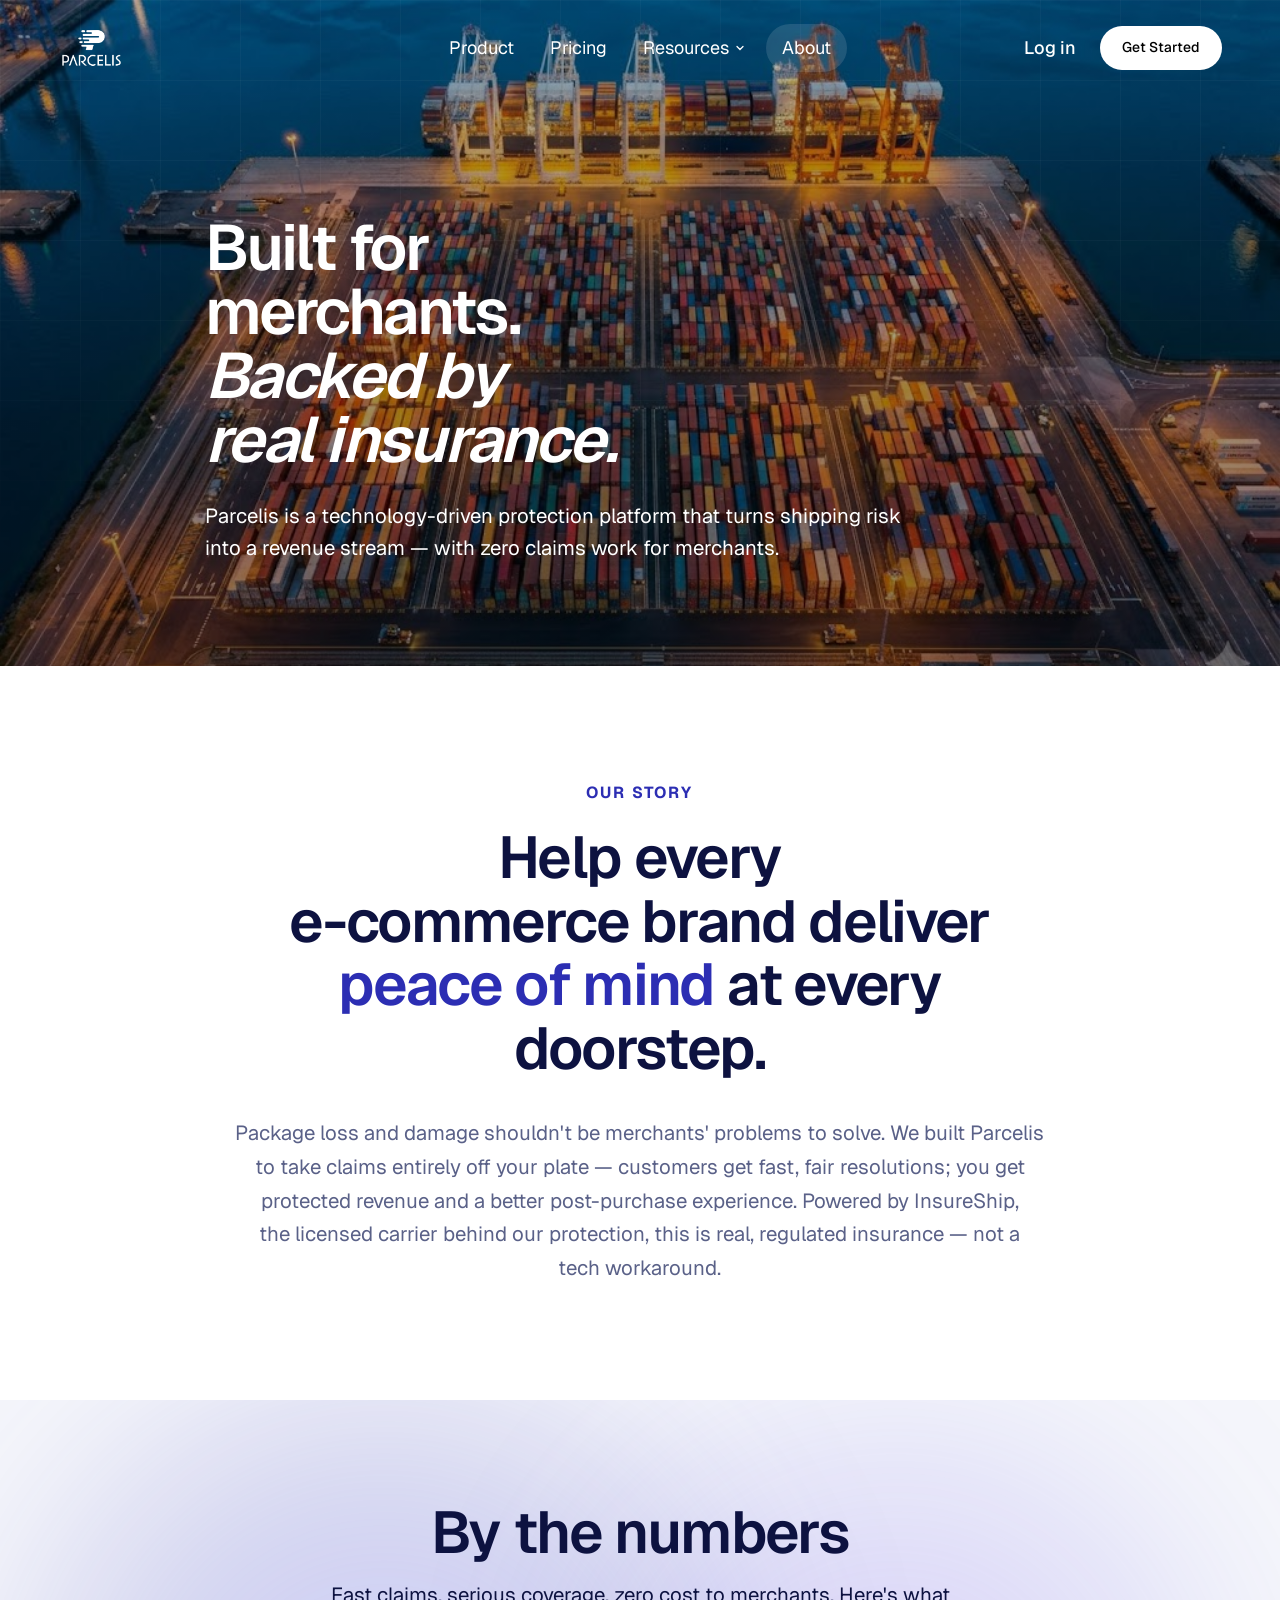
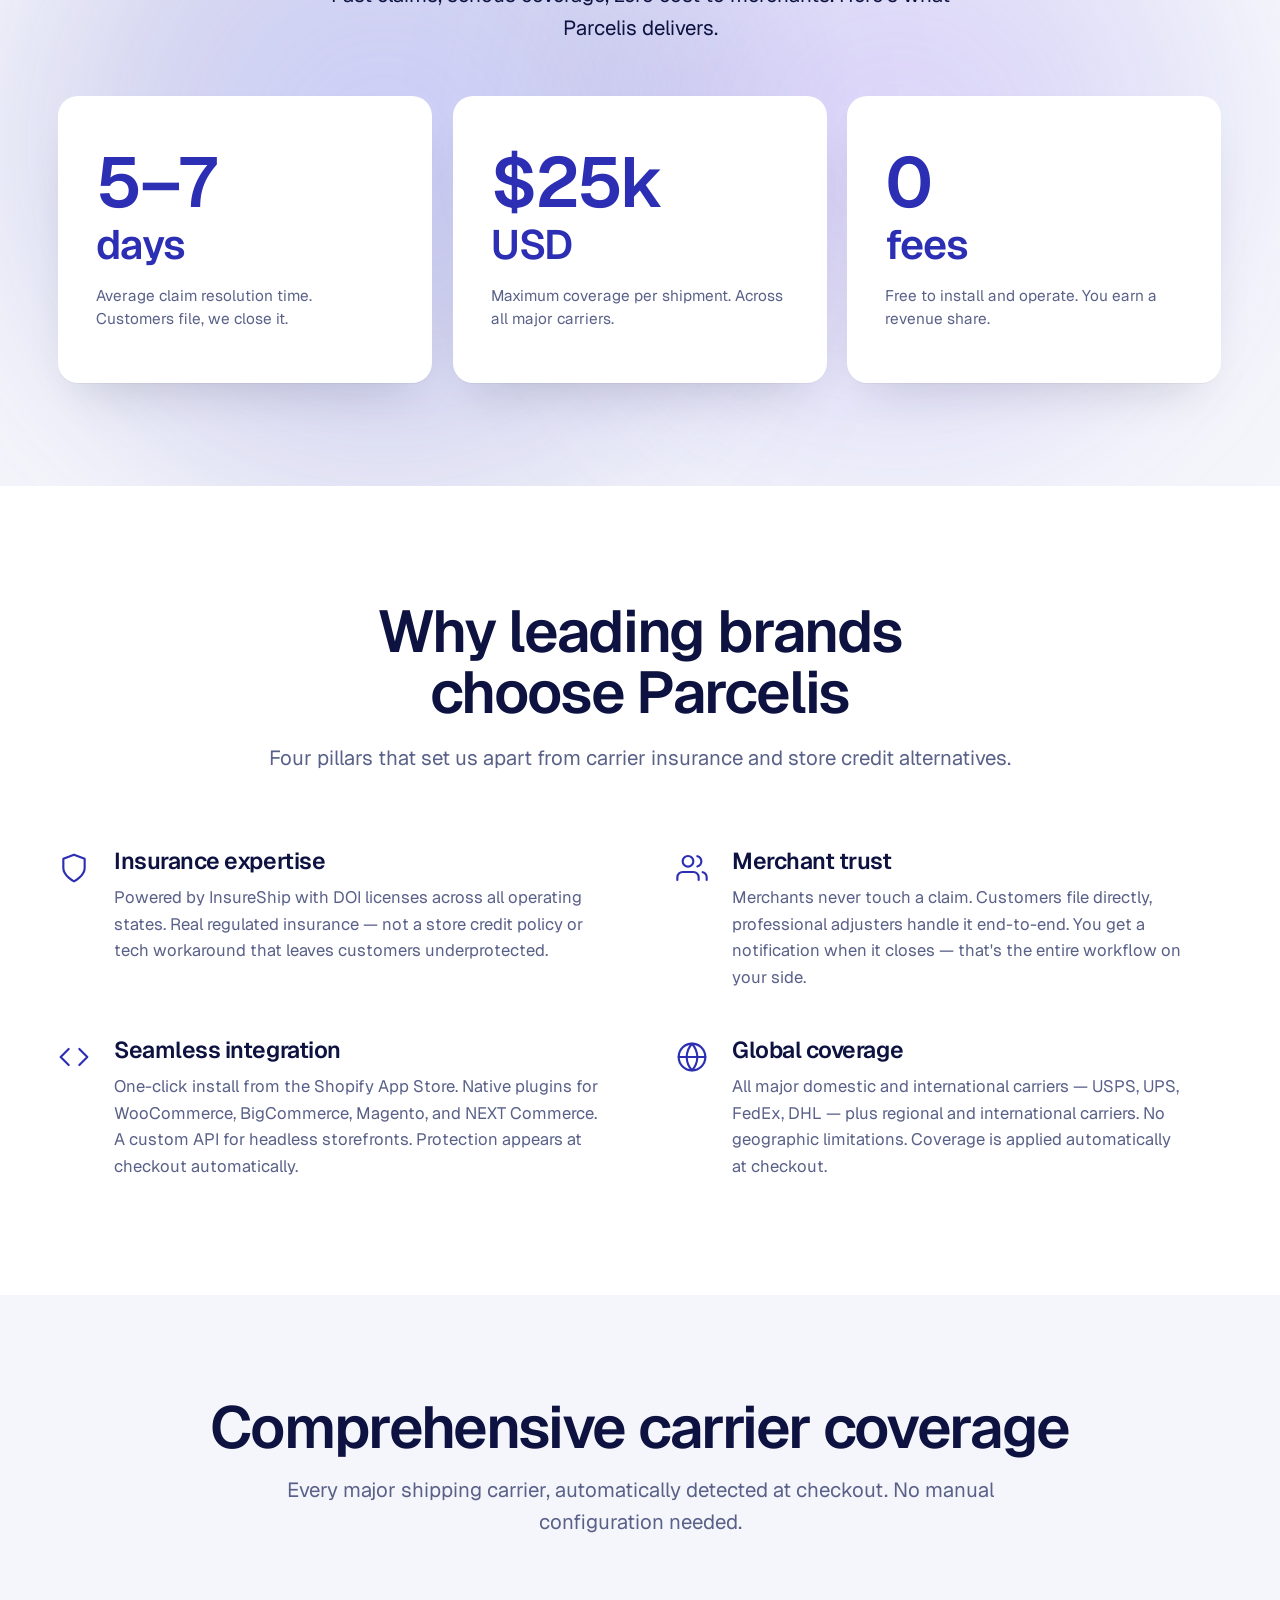
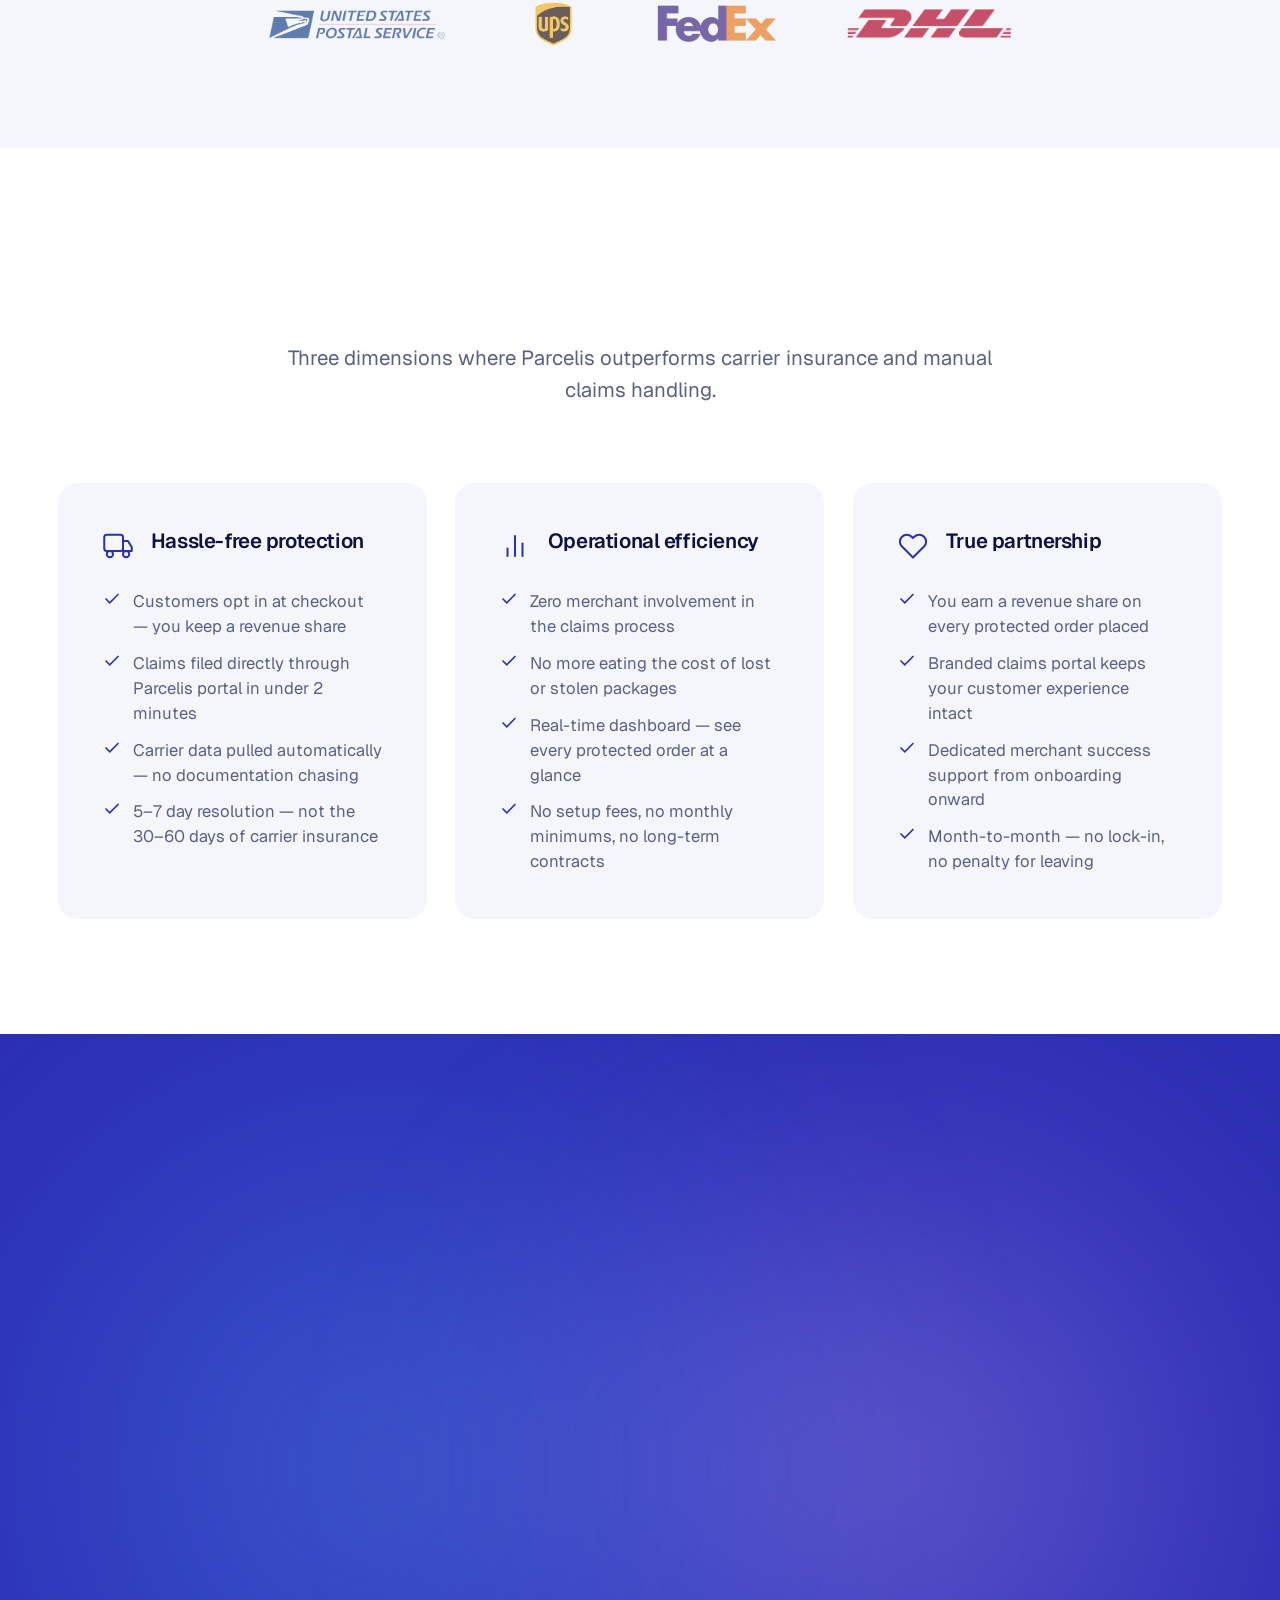
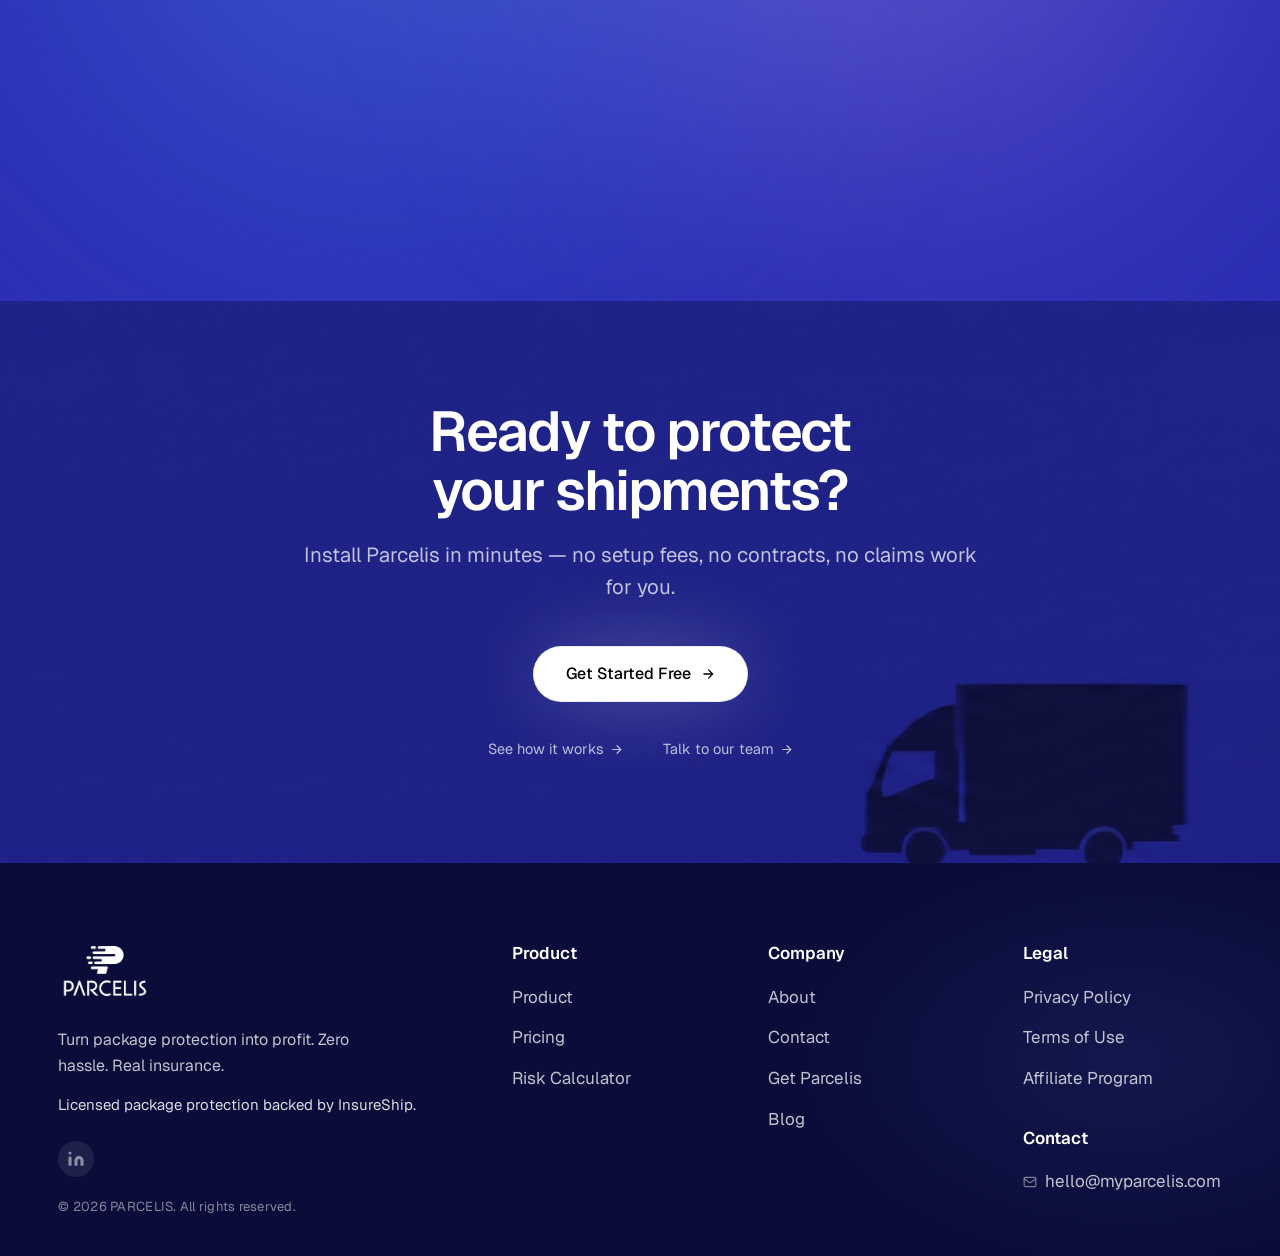
==== commit 6205ce0b: "About trust: dark royal blue bg, bright cyan+violet orbs, white text" ====
--- a/about.html
+++ b/about.html
@@ -398,7 +398,7 @@
 
 /* ===== TRUST ===== */
 .about-trust {
-  background: var(--surface);
+  background: var(--navy-700);
   padding: clamp(80px, 9vw, 140px) 0;
   position: relative;
   overflow: hidden;
@@ -418,7 +418,7 @@
   top: 50%;
   left: 30%;
   transform: translate(-50%, -50%);
-  background: radial-gradient(circle, rgba(99,102,241,0.32) 0%, rgba(44,46,179,0.16) 45%, transparent 70%);
+  background: radial-gradient(circle, rgba(96,165,250,0.35) 0%, rgba(59,130,246,0.15) 45%, transparent 70%);
 }
 .about-trust::after {
   width: 1000px;
@@ -426,7 +426,7 @@
   top: 50%;
   left: 70%;
   transform: translate(-50%, -50%);
-  background: radial-gradient(circle, rgba(139,92,246,0.28) 0%, rgba(109,40,217,0.13) 42%, transparent 68%);
+  background: radial-gradient(circle, rgba(216,180,254,0.30) 0%, rgba(167,139,250,0.14) 42%, transparent 68%);
 }
 .about-trust-inner {
   max-width: var(--max);
@@ -442,13 +442,13 @@
 .about-trust-head h2 {
   font-size: clamp(38px, 4.6vw, 64px);
   font-weight: 600;
-  color: var(--ink);
+  color: #fff;
   letter-spacing: -0.028em;
 }
 .about-trust-head p {
   margin-top: 18px;
   font-size: clamp(18px, 1.6vw, 22px);
-  color: var(--muted);
+  color: rgba(255,255,255,0.85);
   max-width: 54ch;
   margin-left: auto;
   margin-right: auto;
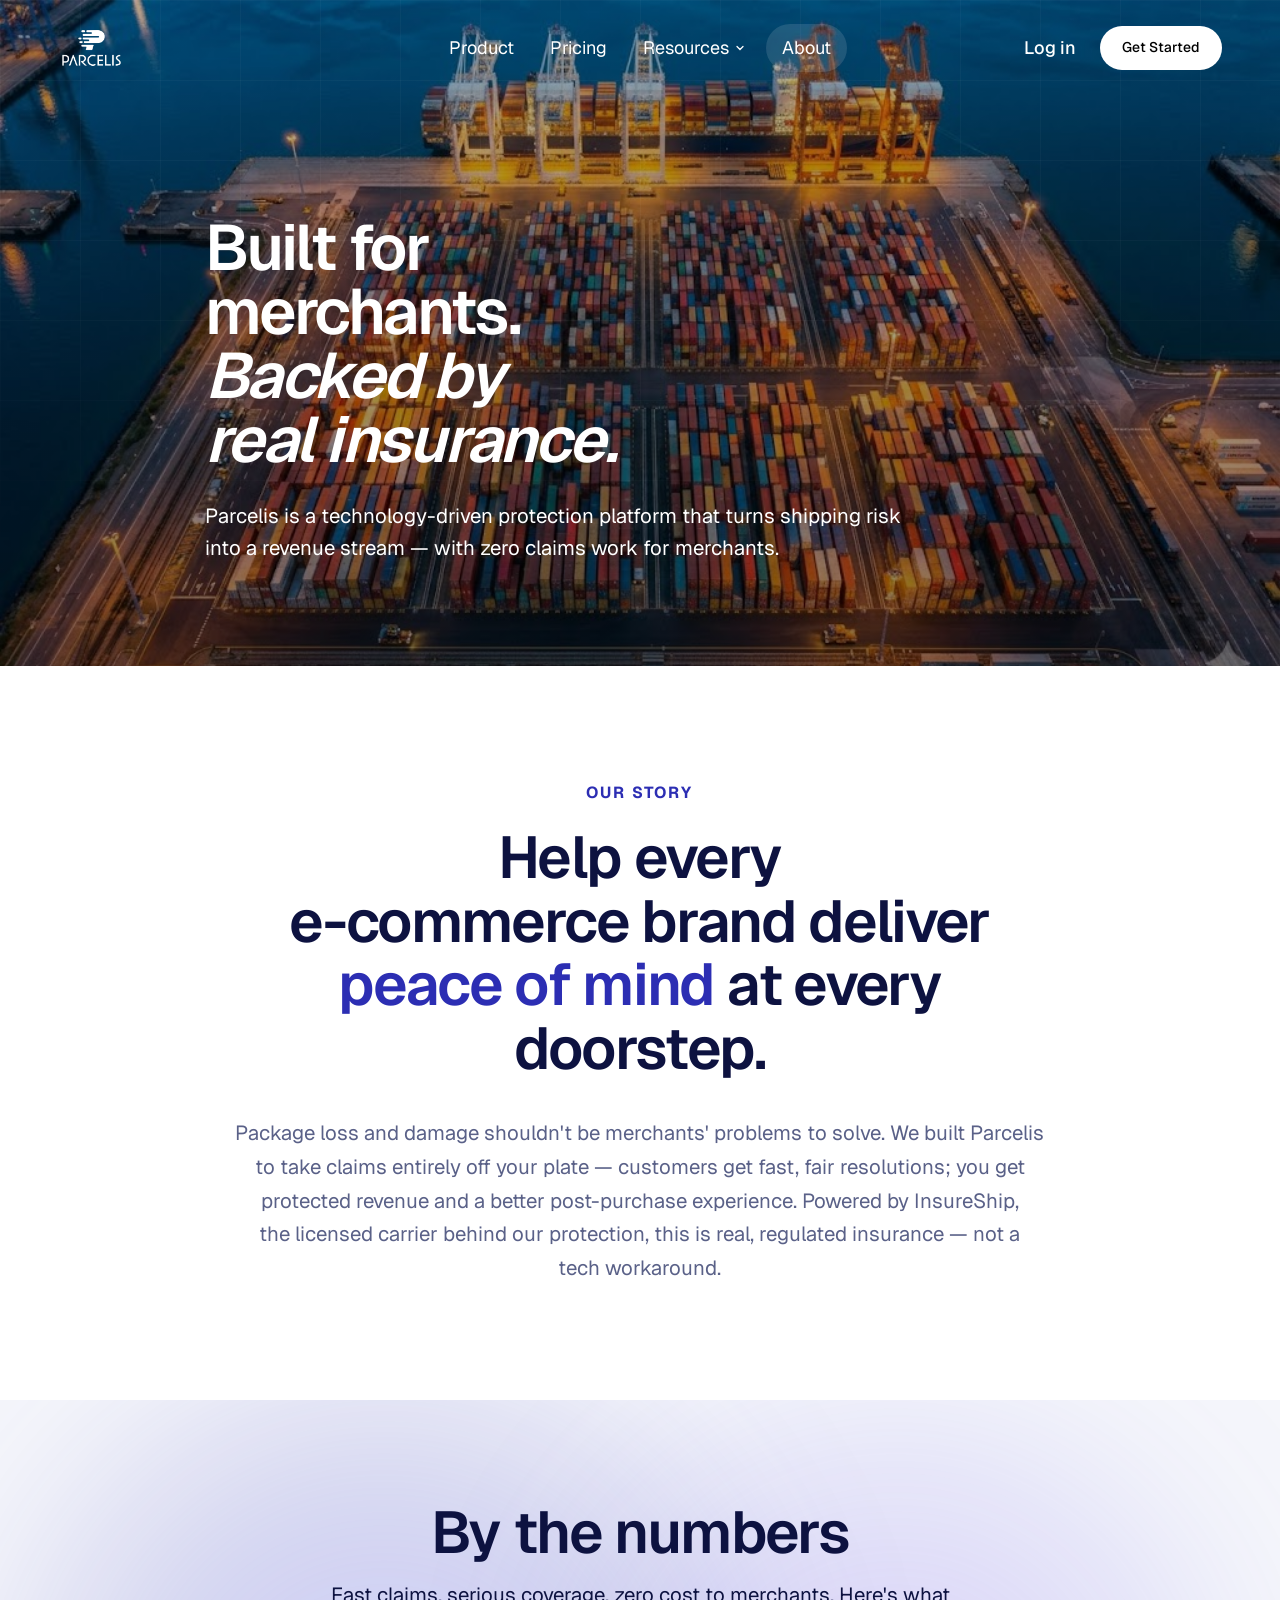
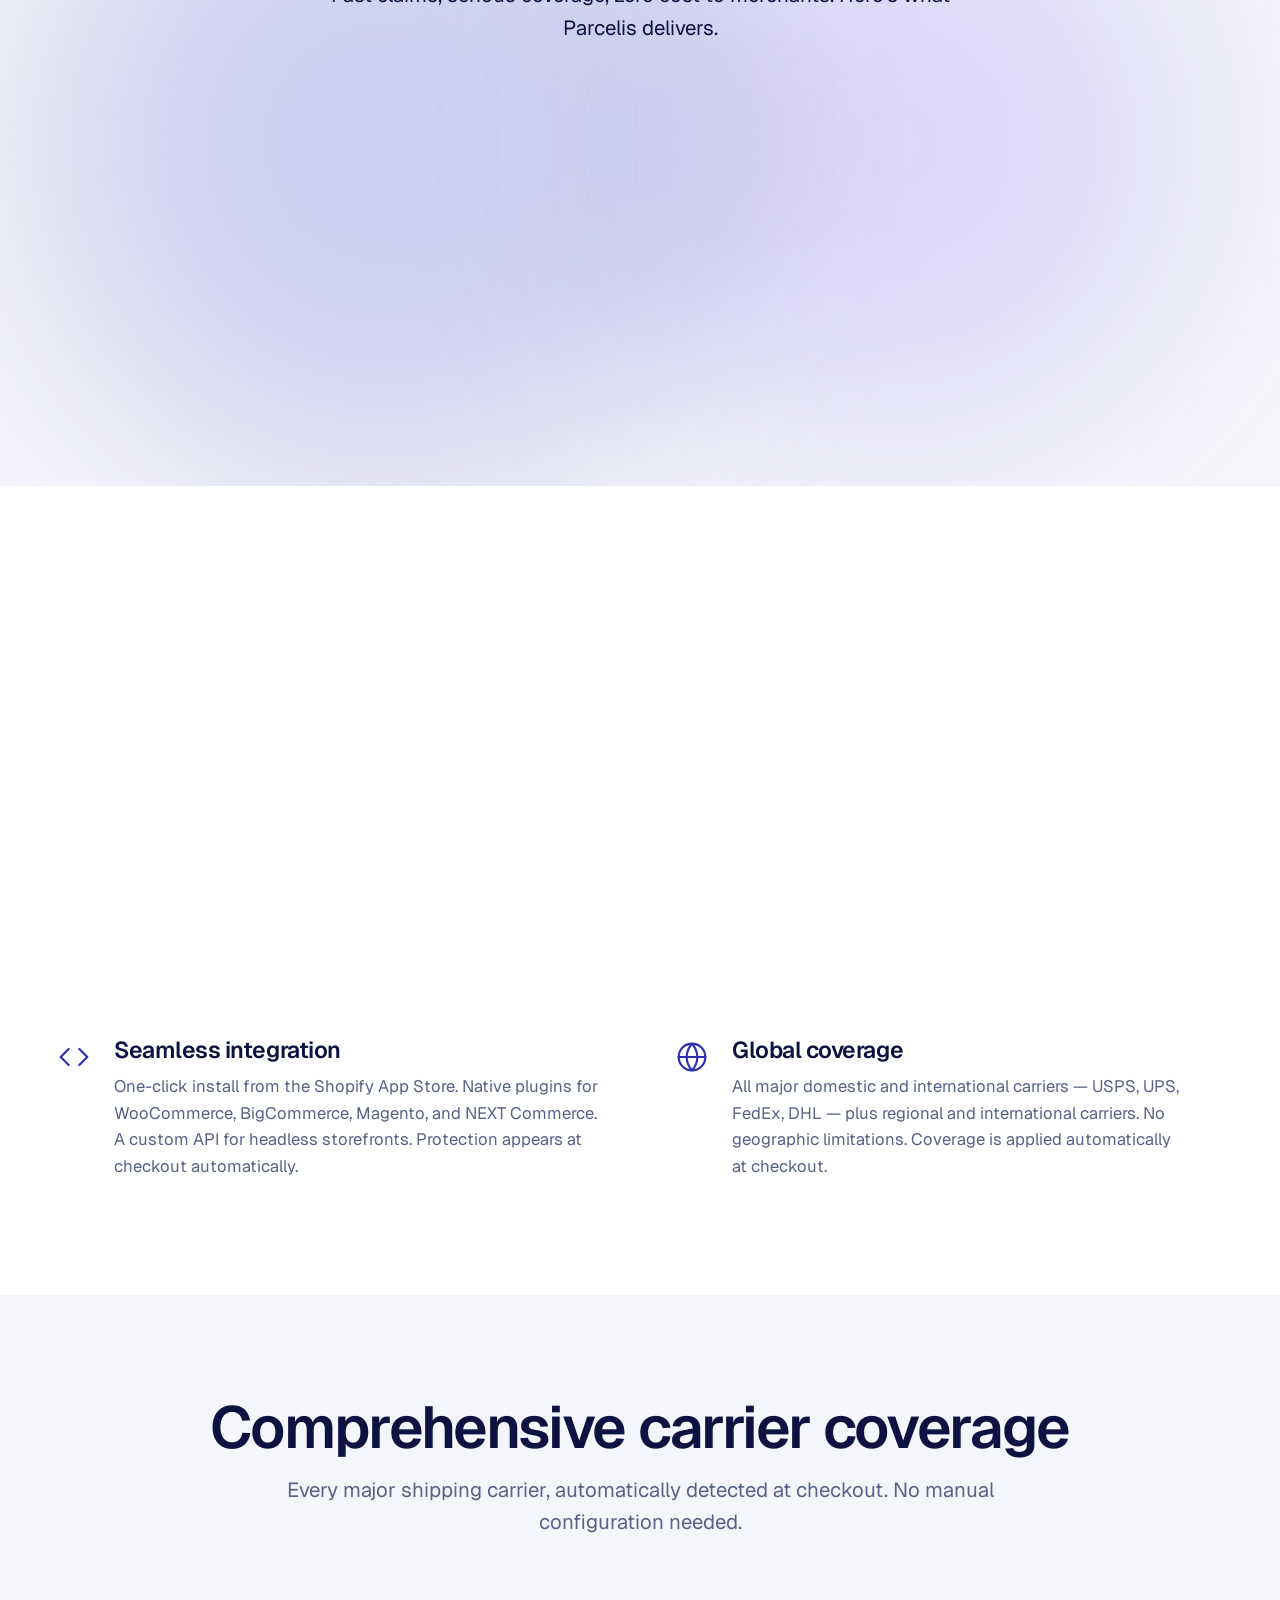
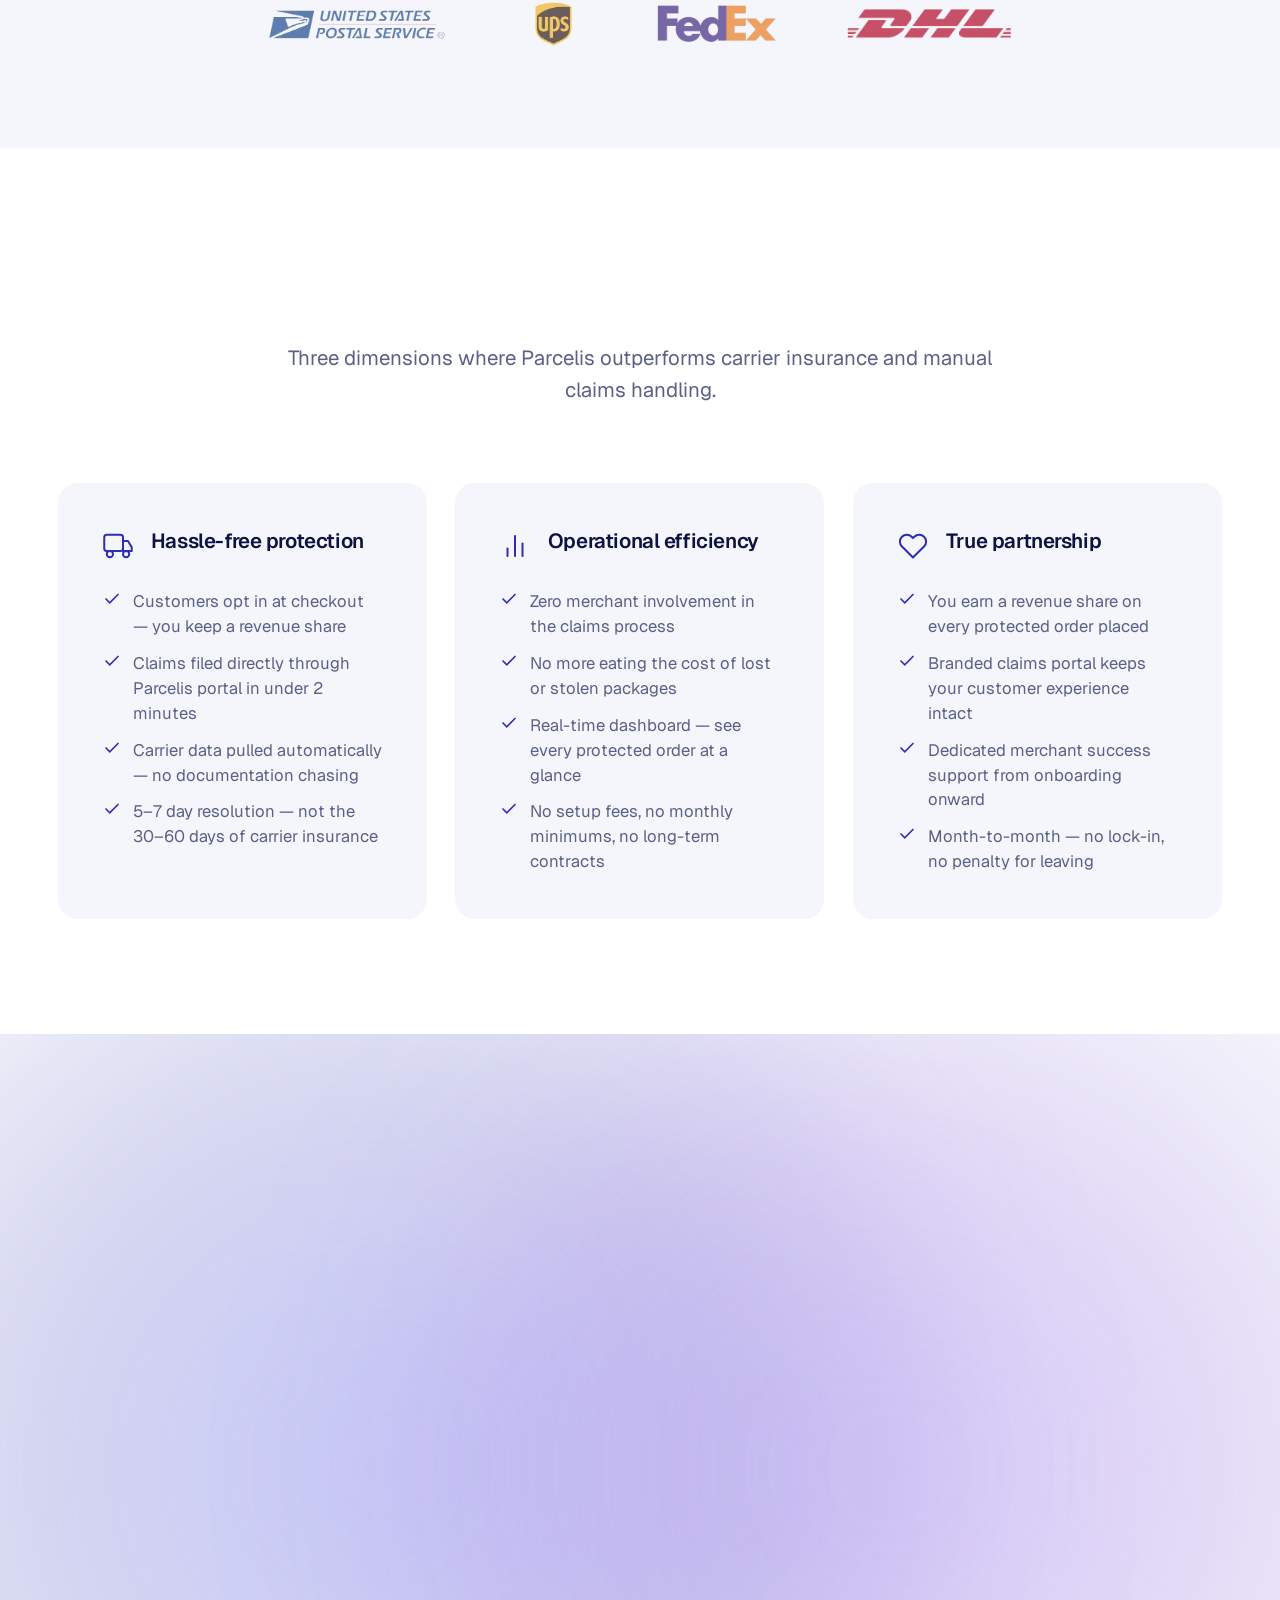
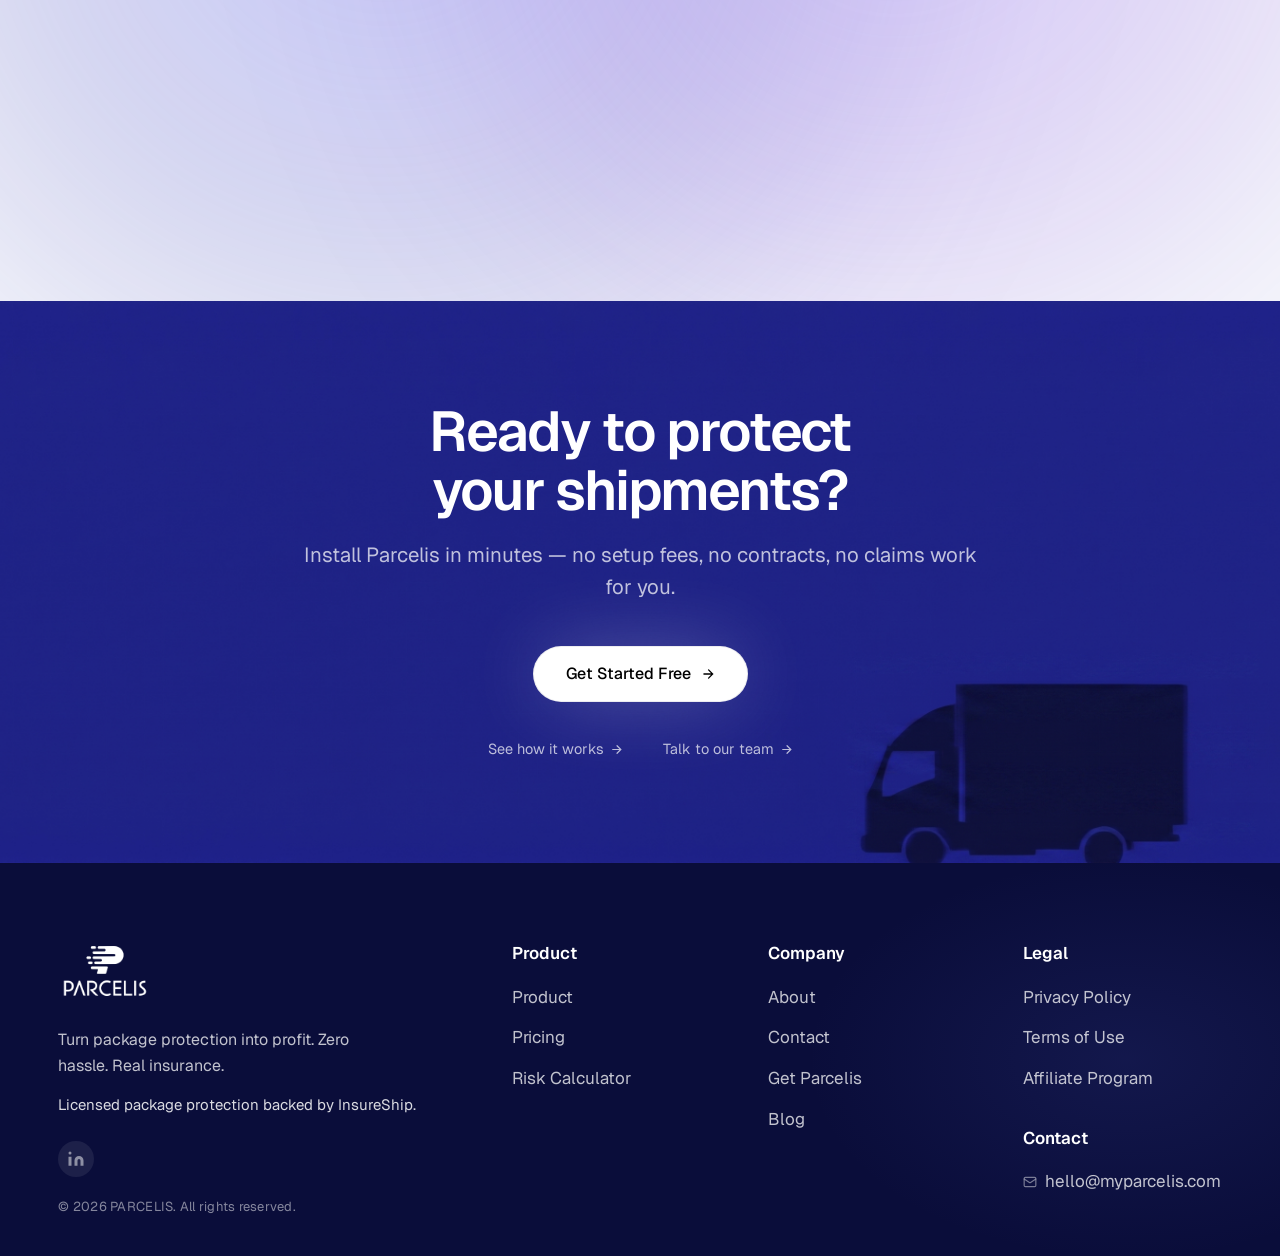
==== commit d223b98b: "About trust: grey bg, bigger orbs 1300/1200px, black text" ====
--- a/about.html
+++ b/about.html
@@ -398,7 +398,7 @@
 
 /* ===== TRUST ===== */
 .about-trust {
-  background: var(--navy-700);
+  background: var(--surface);
   padding: clamp(80px, 9vw, 140px) 0;
   position: relative;
   overflow: hidden;
@@ -413,20 +413,20 @@
   z-index: 0;
 }
 .about-trust::before {
-  width: 1100px;
-  height: 1100px;
+  width: 1300px;
+  height: 1300px;
   top: 50%;
   left: 30%;
   transform: translate(-50%, -50%);
-  background: radial-gradient(circle, rgba(96,165,250,0.35) 0%, rgba(59,130,246,0.15) 45%, transparent 70%);
+  background: radial-gradient(circle, rgba(99,102,241,0.32) 0%, rgba(44,46,179,0.15) 45%, transparent 70%);
 }
 .about-trust::after {
-  width: 1000px;
-  height: 1000px;
+  width: 1200px;
+  height: 1200px;
   top: 50%;
   left: 70%;
   transform: translate(-50%, -50%);
-  background: radial-gradient(circle, rgba(216,180,254,0.30) 0%, rgba(167,139,250,0.14) 42%, transparent 68%);
+  background: radial-gradient(circle, rgba(139,92,246,0.28) 0%, rgba(109,40,217,0.13) 42%, transparent 68%);
 }
 .about-trust-inner {
   max-width: var(--max);
@@ -442,13 +442,13 @@
 .about-trust-head h2 {
   font-size: clamp(38px, 4.6vw, 64px);
   font-weight: 600;
-  color: #fff;
+  color: var(--ink);
   letter-spacing: -0.028em;
 }
 .about-trust-head p {
   margin-top: 18px;
   font-size: clamp(18px, 1.6vw, 22px);
-  color: rgba(255,255,255,0.85);
+  color: var(--ink);
   max-width: 54ch;
   margin-left: auto;
   margin-right: auto;
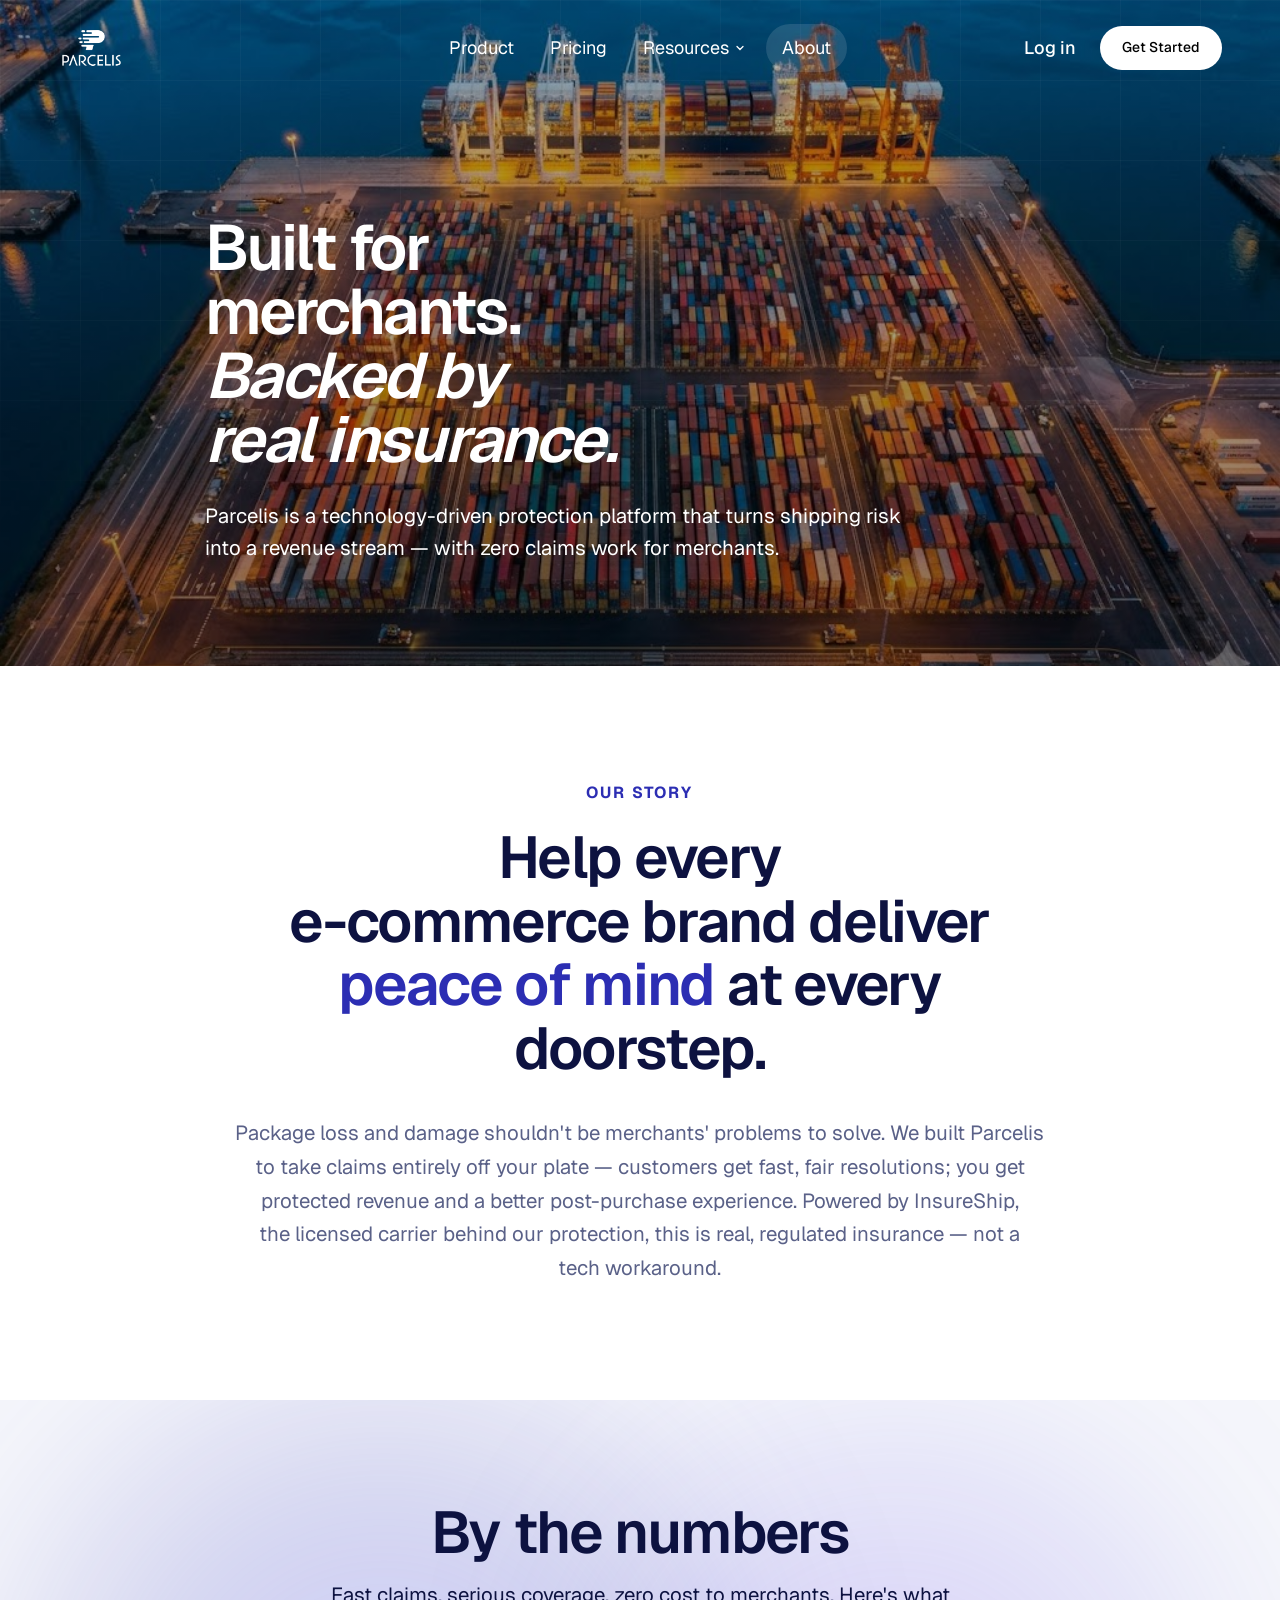
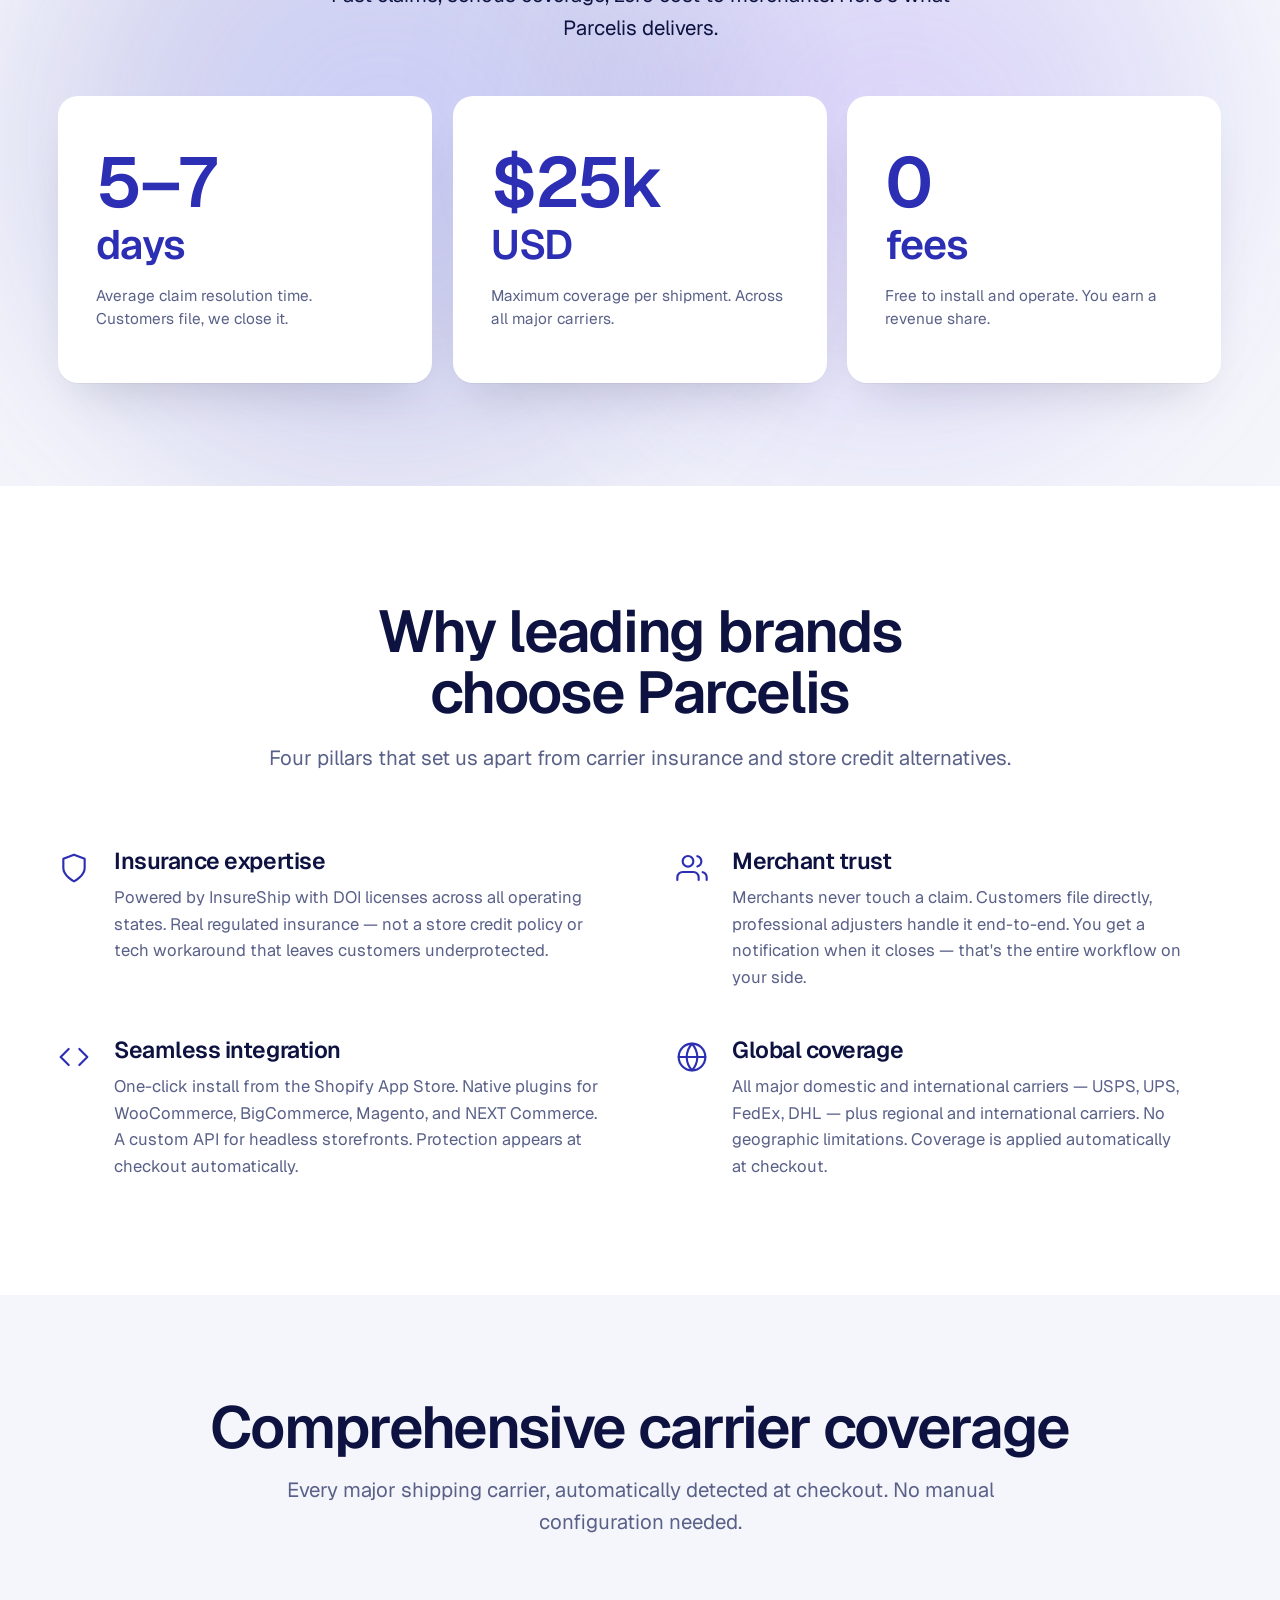
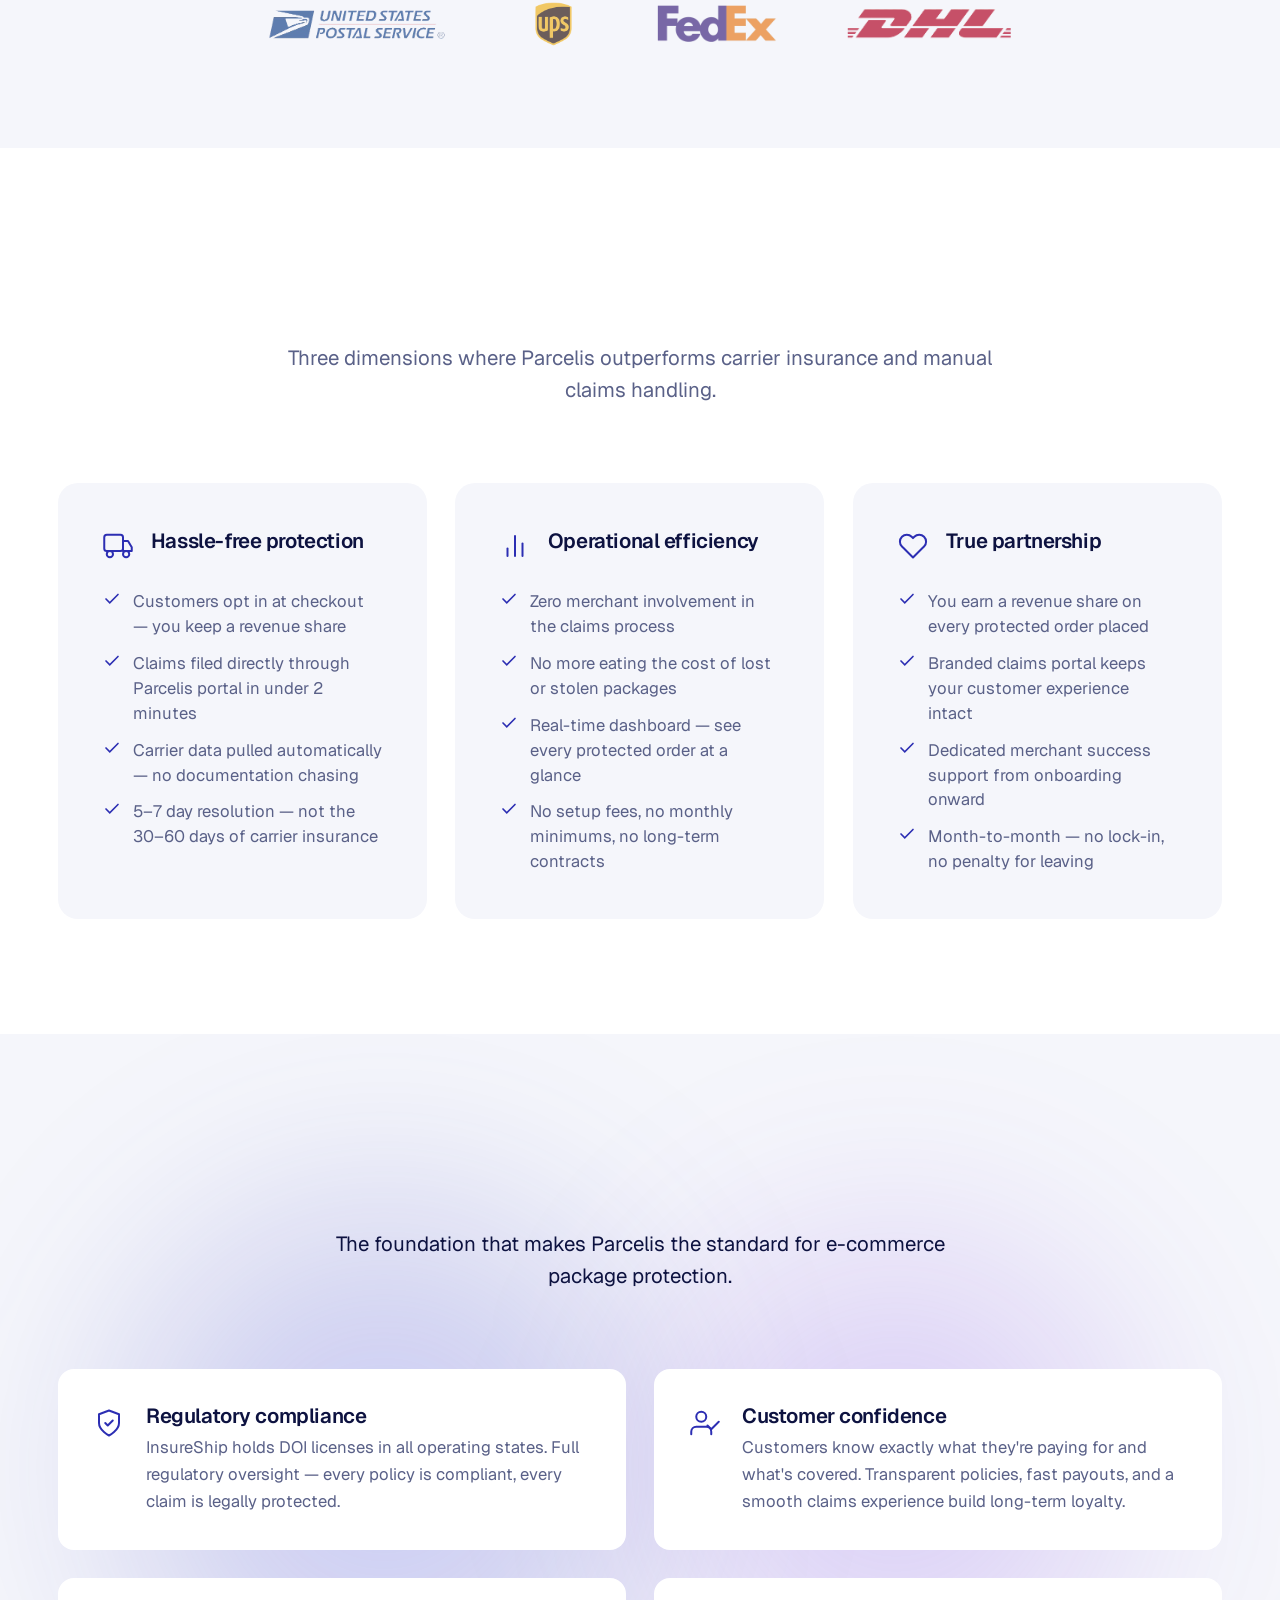
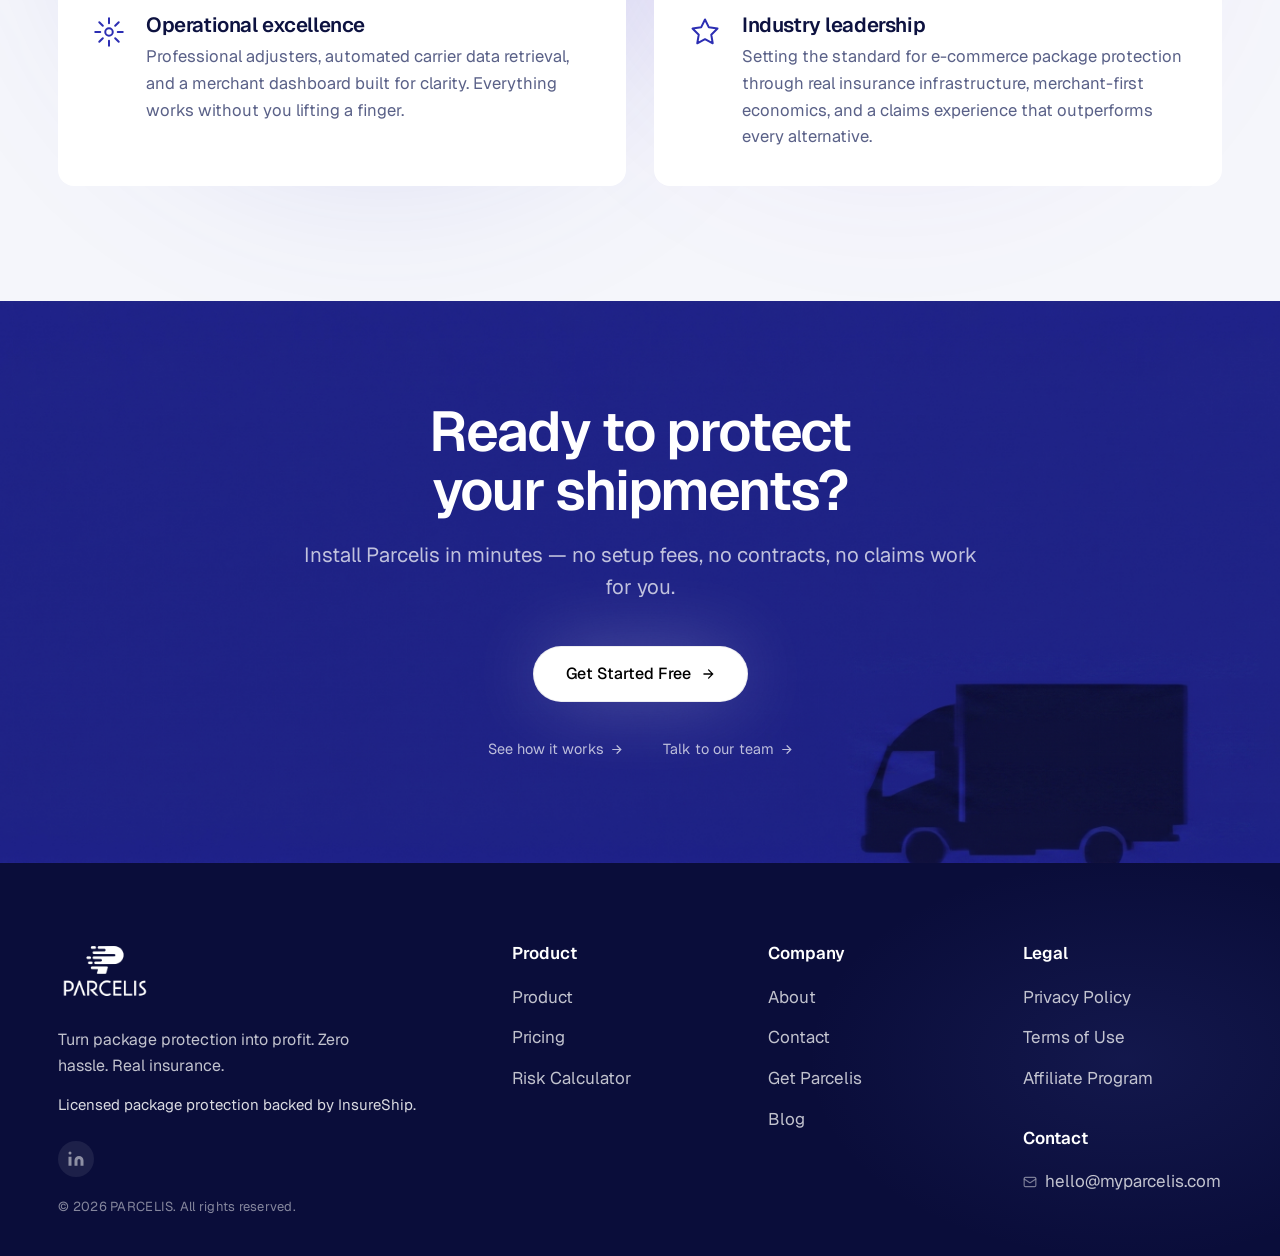
==== commit 5d4922dd: "About trust: smaller gradient orbs 700/640px" ====
--- a/about.html
+++ b/about.html
@@ -413,16 +413,16 @@
   z-index: 0;
 }
 .about-trust::before {
-  width: 1300px;
-  height: 1300px;
+  width: 700px;
+  height: 700px;
   top: 50%;
   left: 30%;
   transform: translate(-50%, -50%);
   background: radial-gradient(circle, rgba(99,102,241,0.32) 0%, rgba(44,46,179,0.15) 45%, transparent 70%);
 }
 .about-trust::after {
-  width: 1200px;
-  height: 1200px;
+  width: 640px;
+  height: 640px;
   top: 50%;
   left: 70%;
   transform: translate(-50%, -50%);
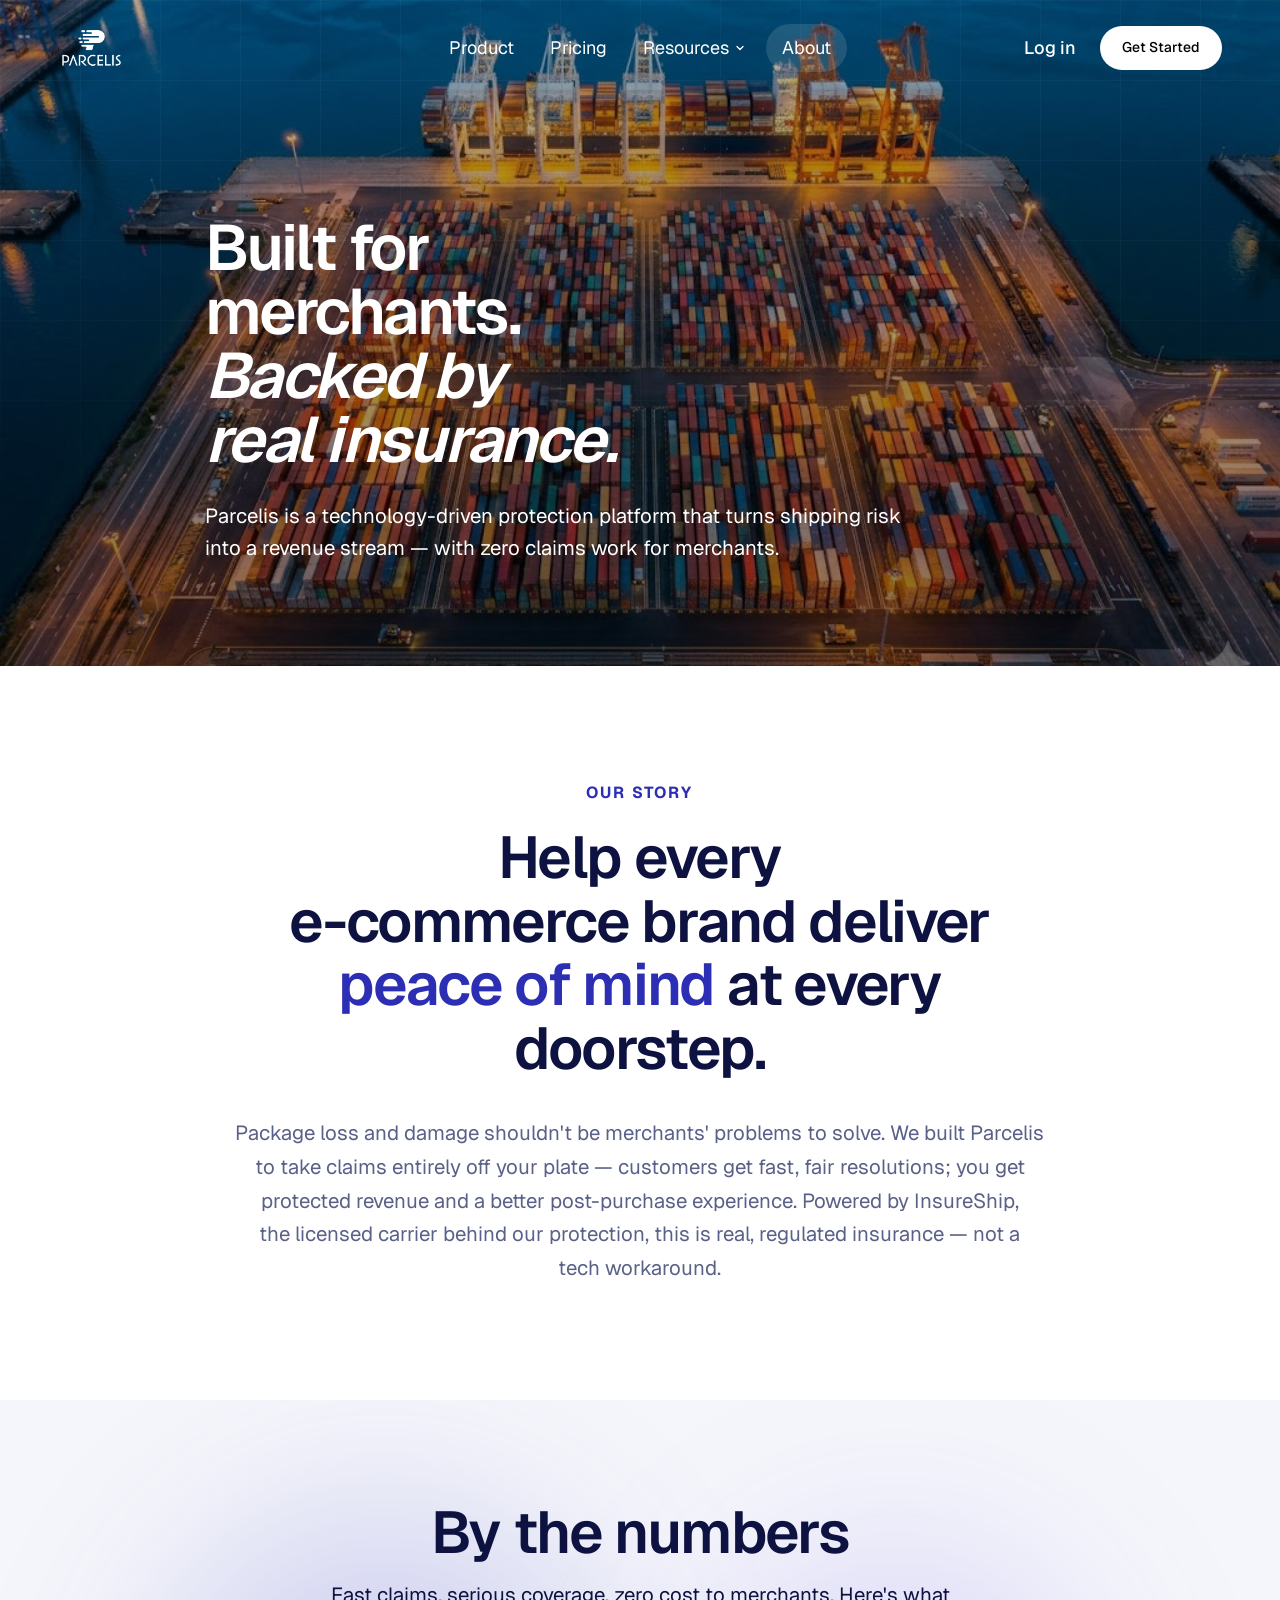
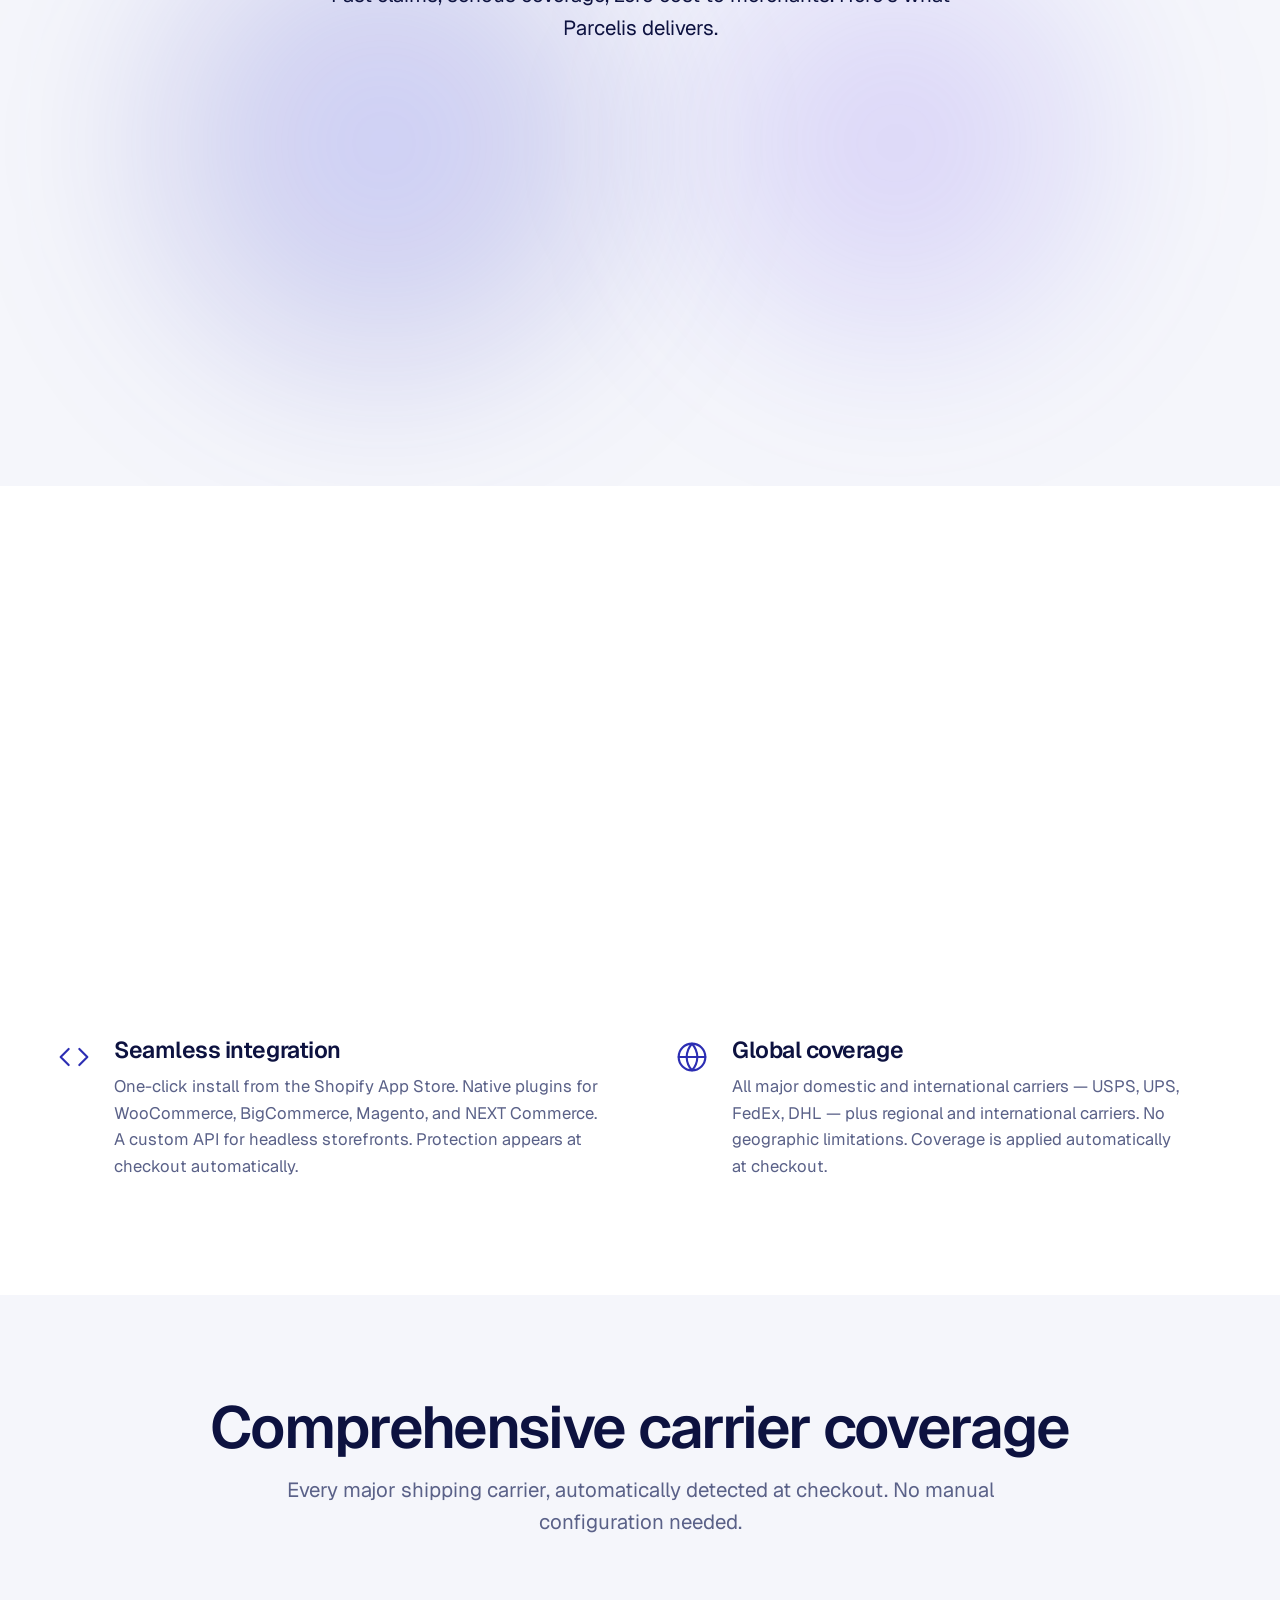
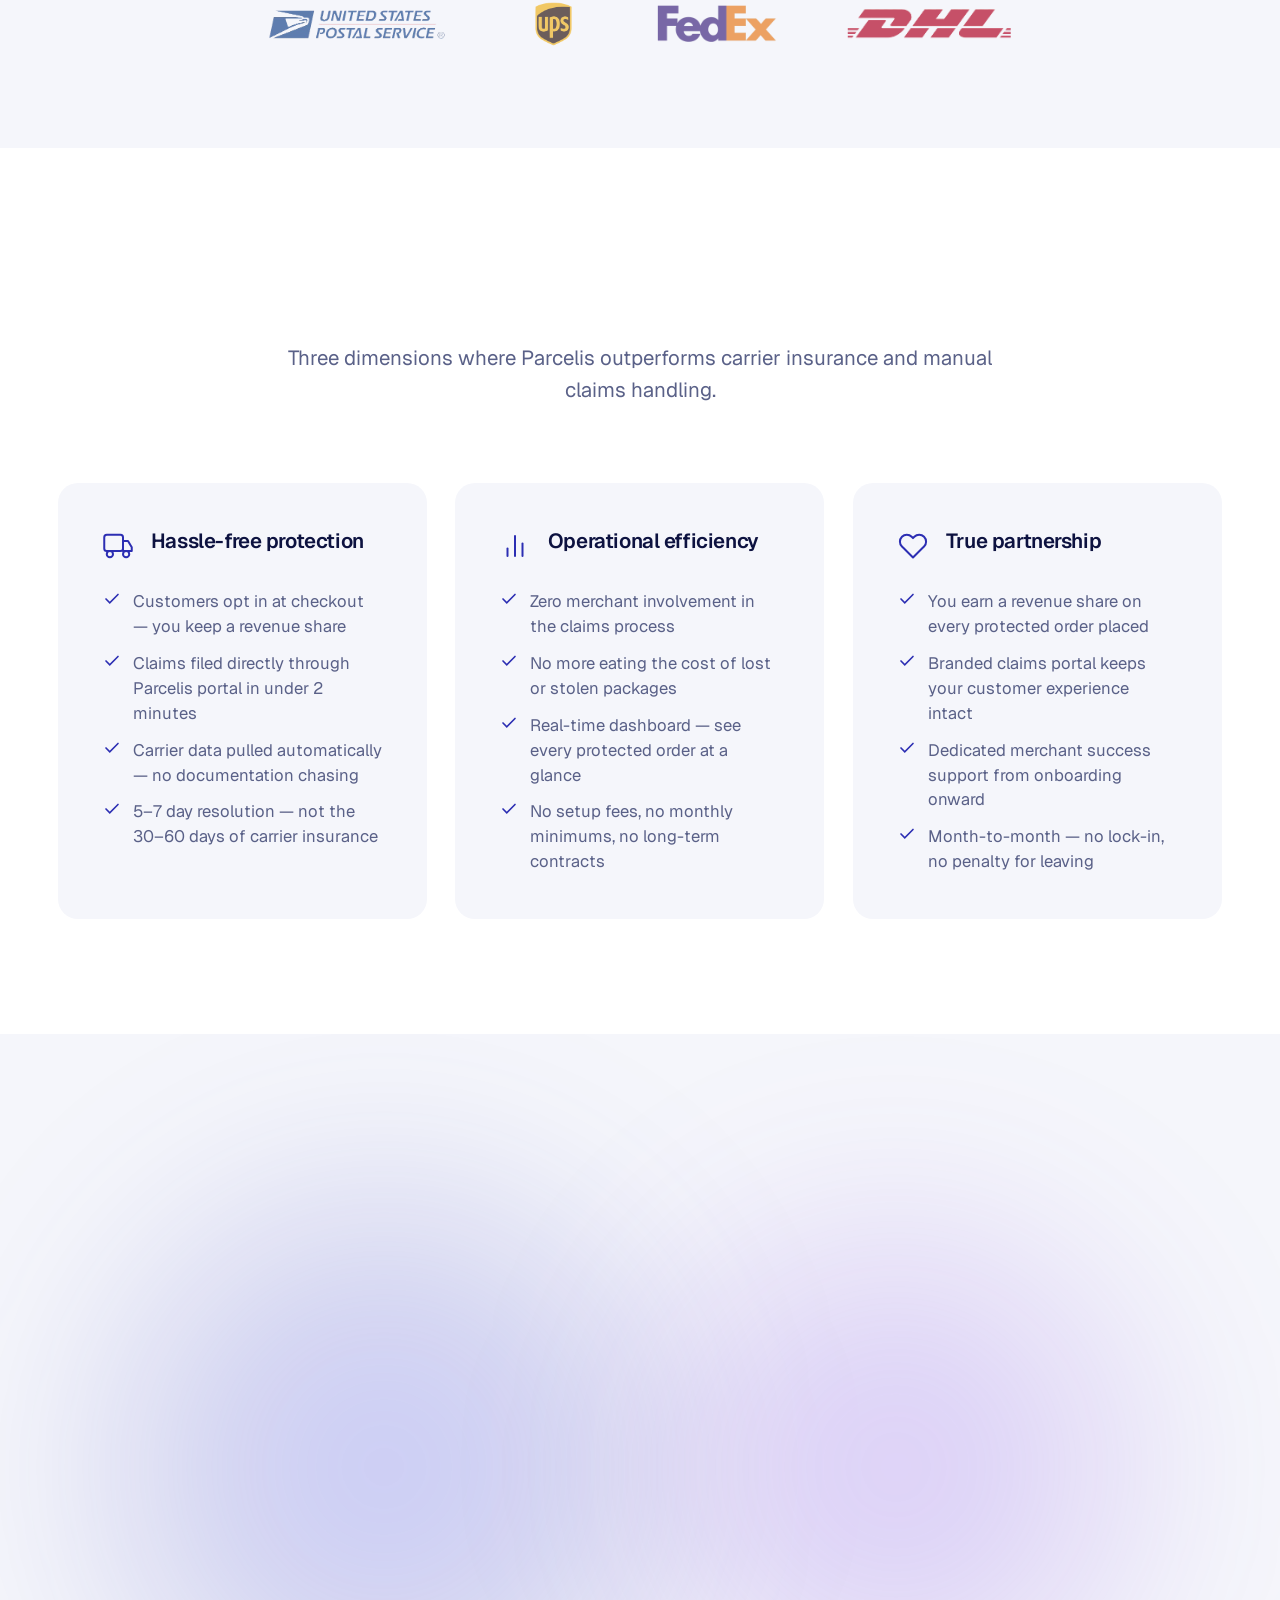
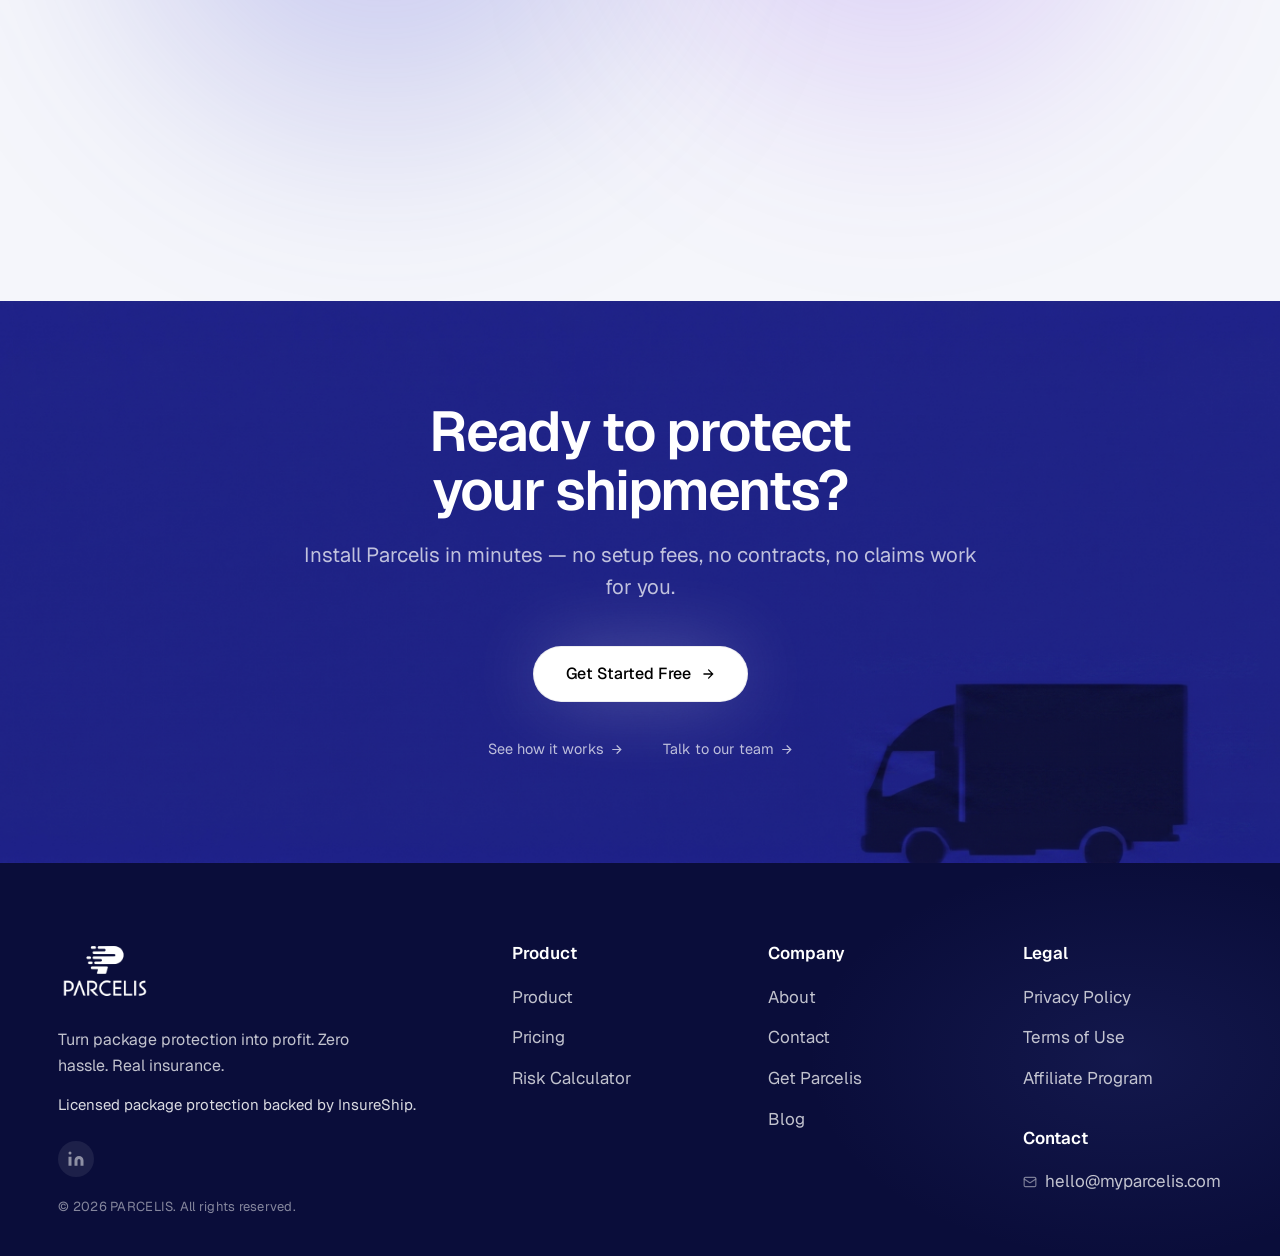
==== commit 9b50bb61: "About stats: smaller gradient orbs 600/540px" ====
--- a/about.html
+++ b/about.html
@@ -134,16 +134,16 @@
   filter: blur(80px);
 }
 .about-stats::before {
-  width: 900px;
-  height: 900px;
+  width: 600px;
+  height: 600px;
   top: 50%;
   left: 30%;
   transform: translate(-50%, -50%);
   background: radial-gradient(circle, rgba(99,102,241,0.30) 0%, rgba(44,46,179,0.15) 45%, transparent 70%);
 }
 .about-stats::after {
-  width: 820px;
-  height: 820px;
+  width: 540px;
+  height: 540px;
   top: 50%;
   left: 70%;
   transform: translate(-50%, -50%);
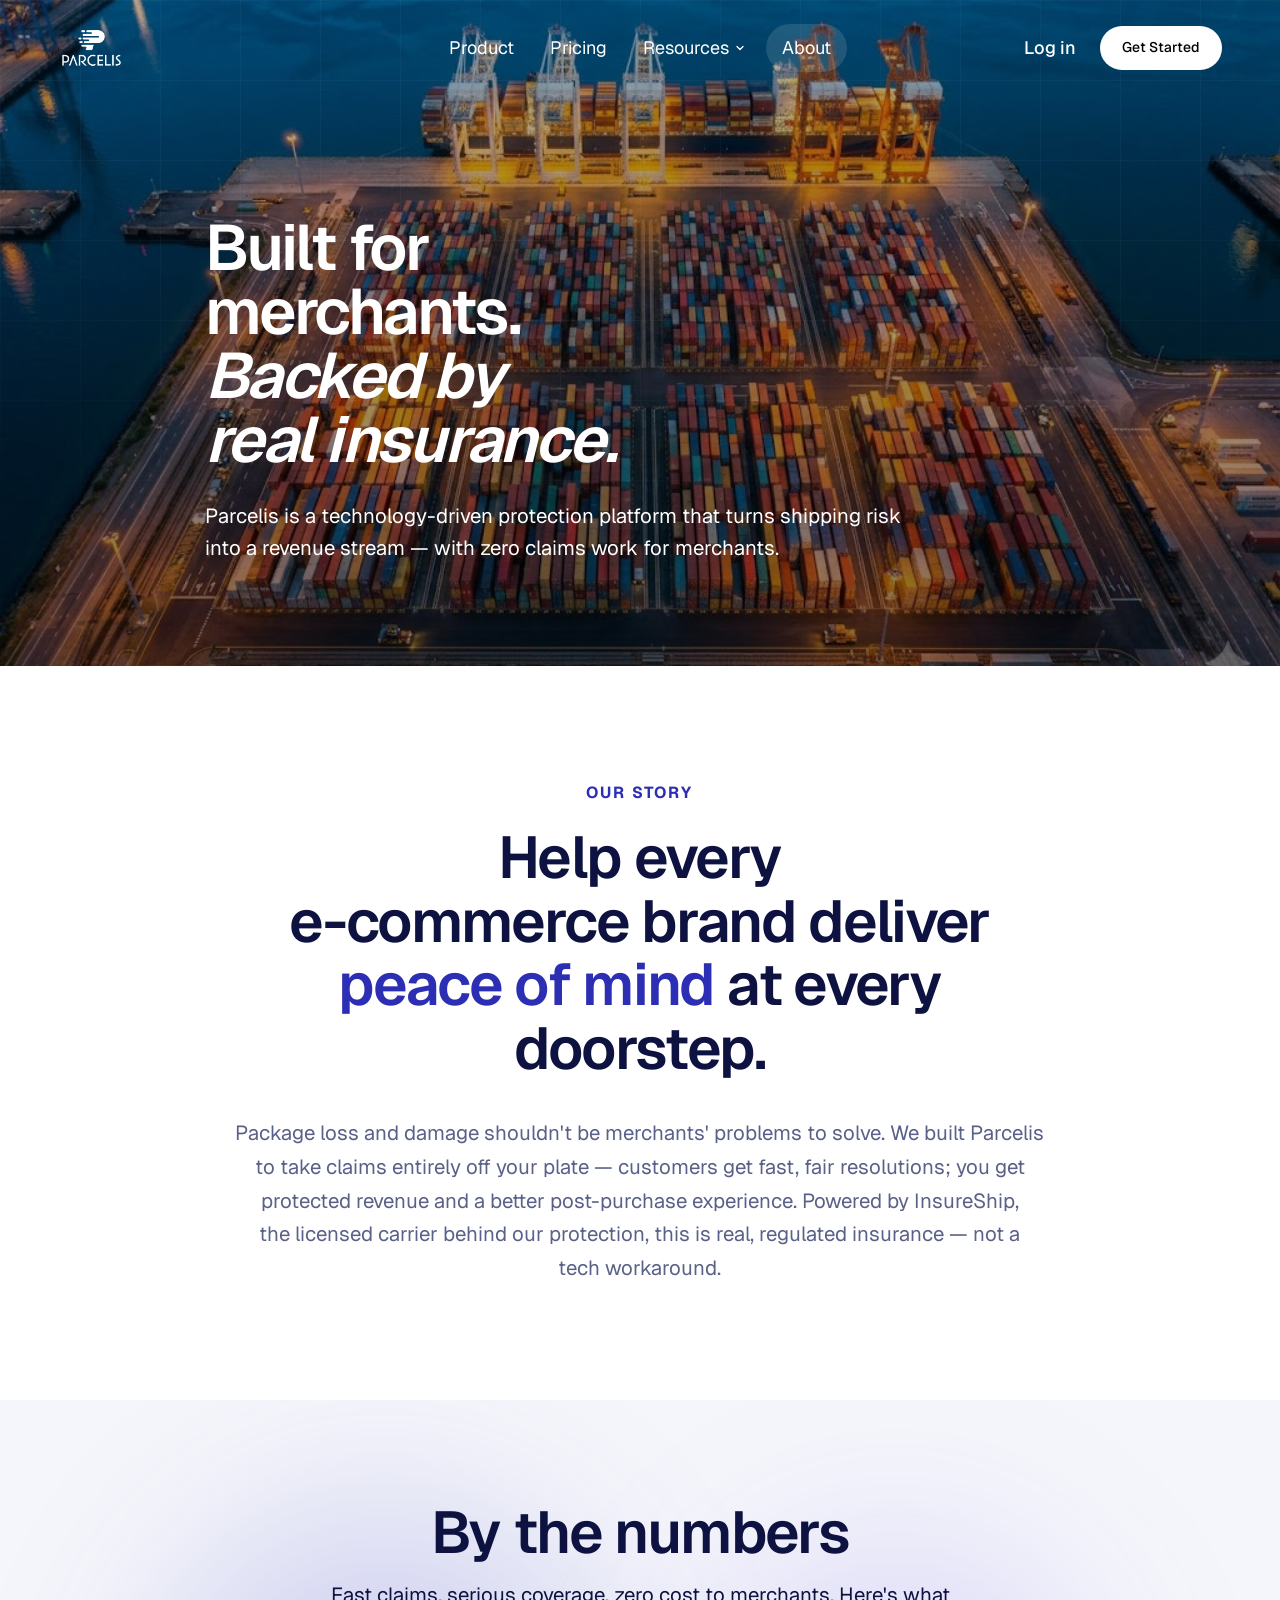
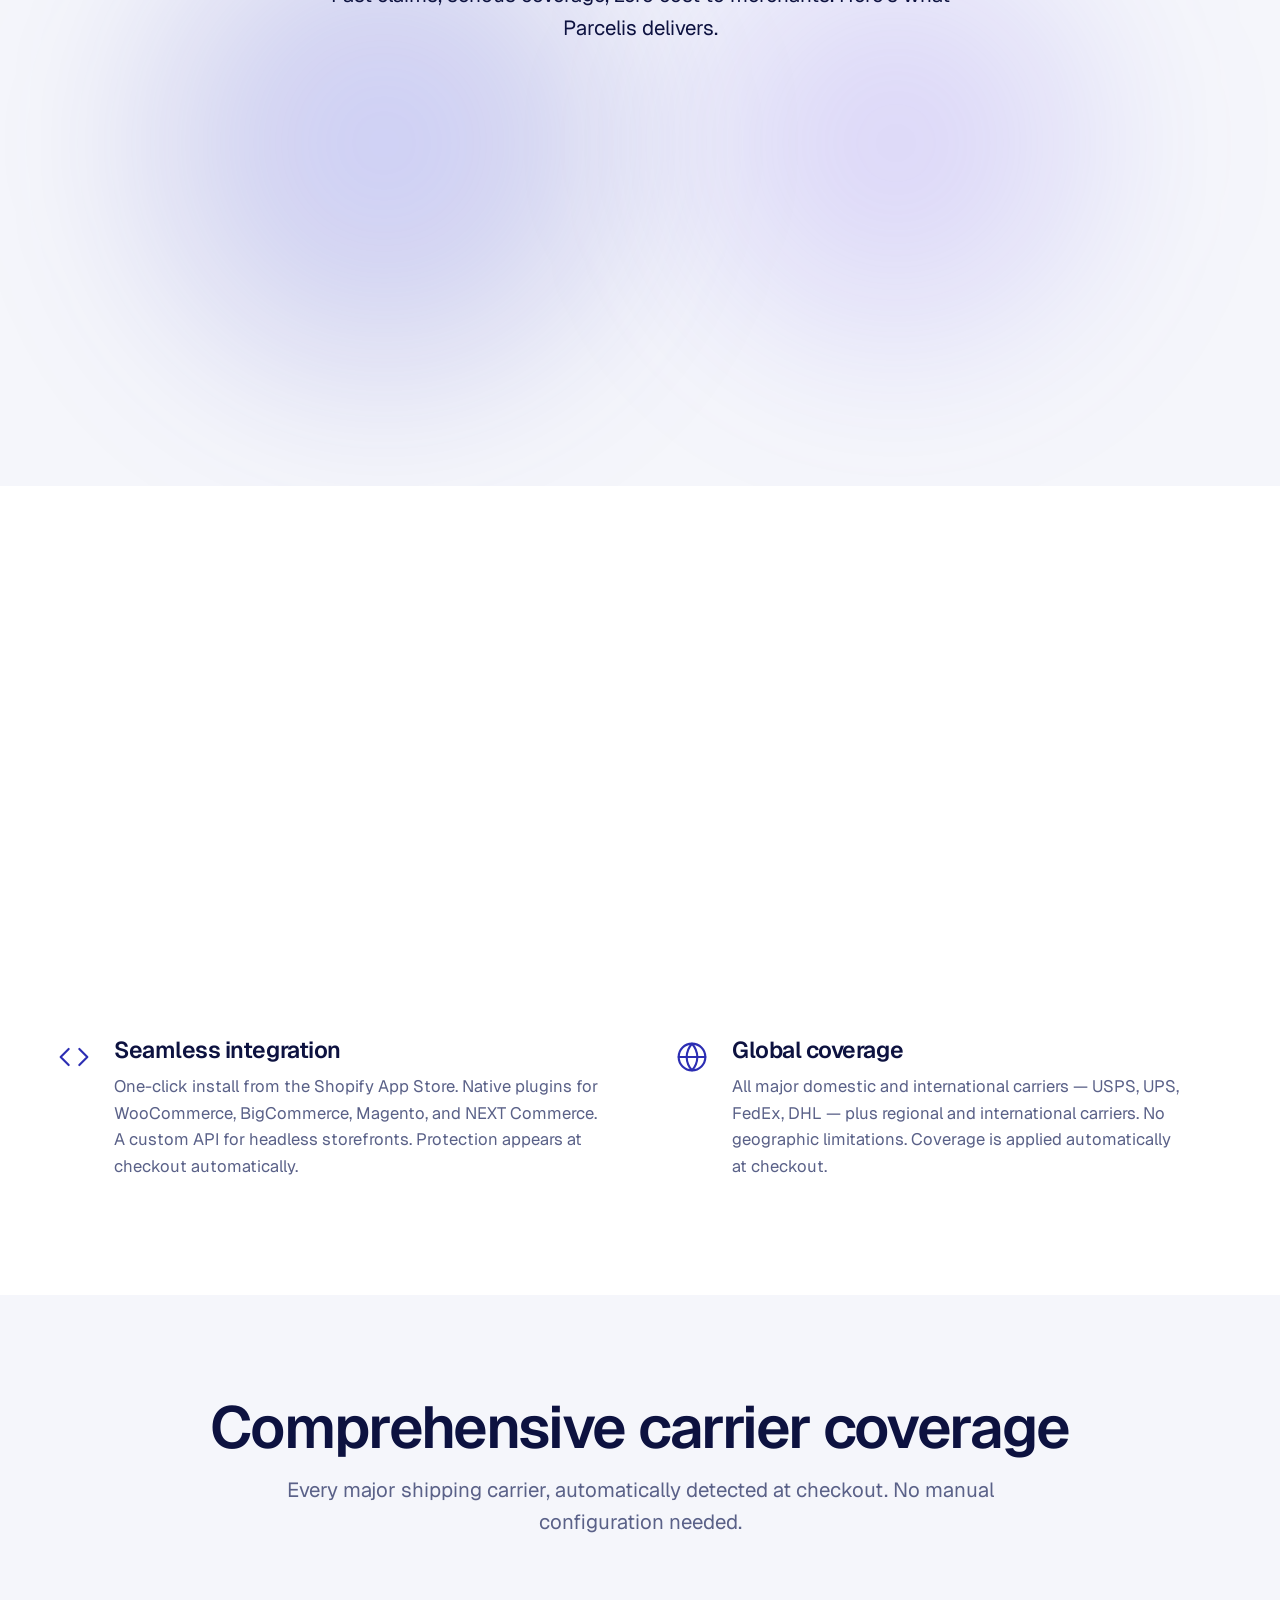
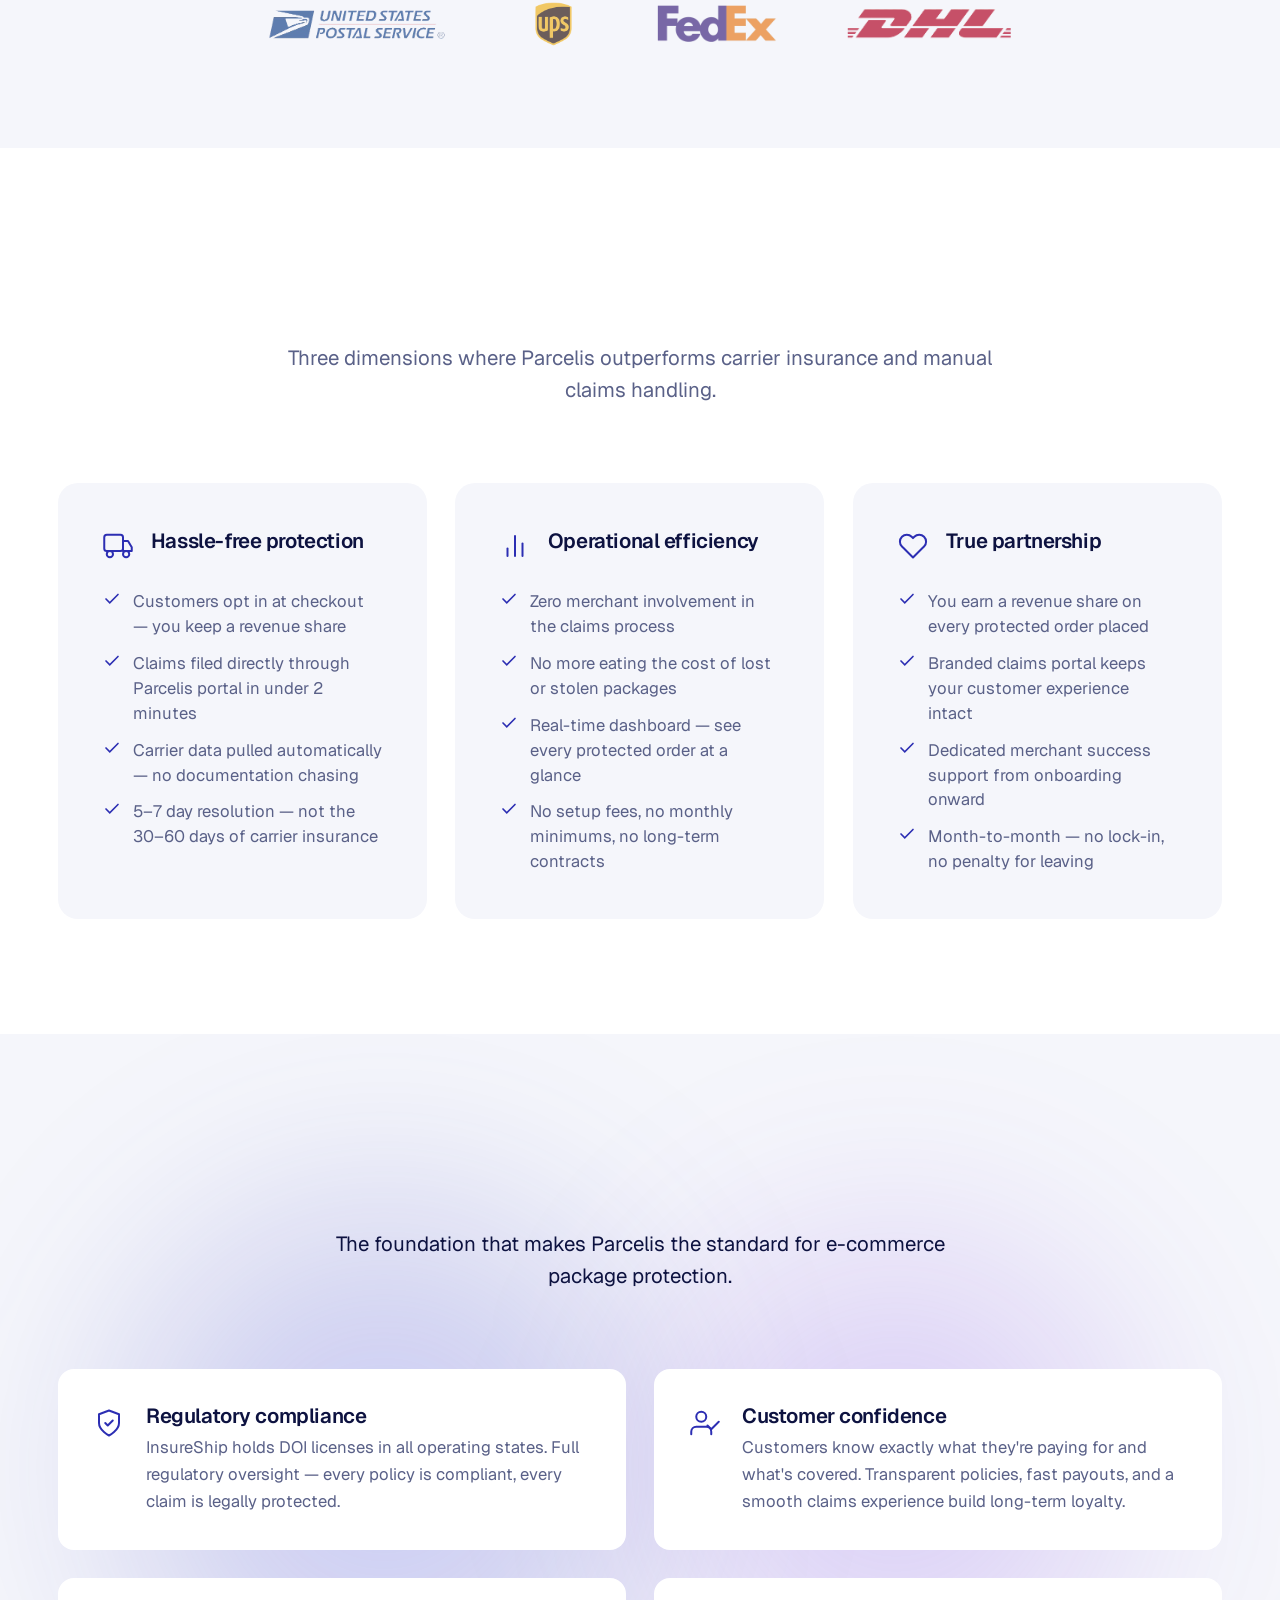
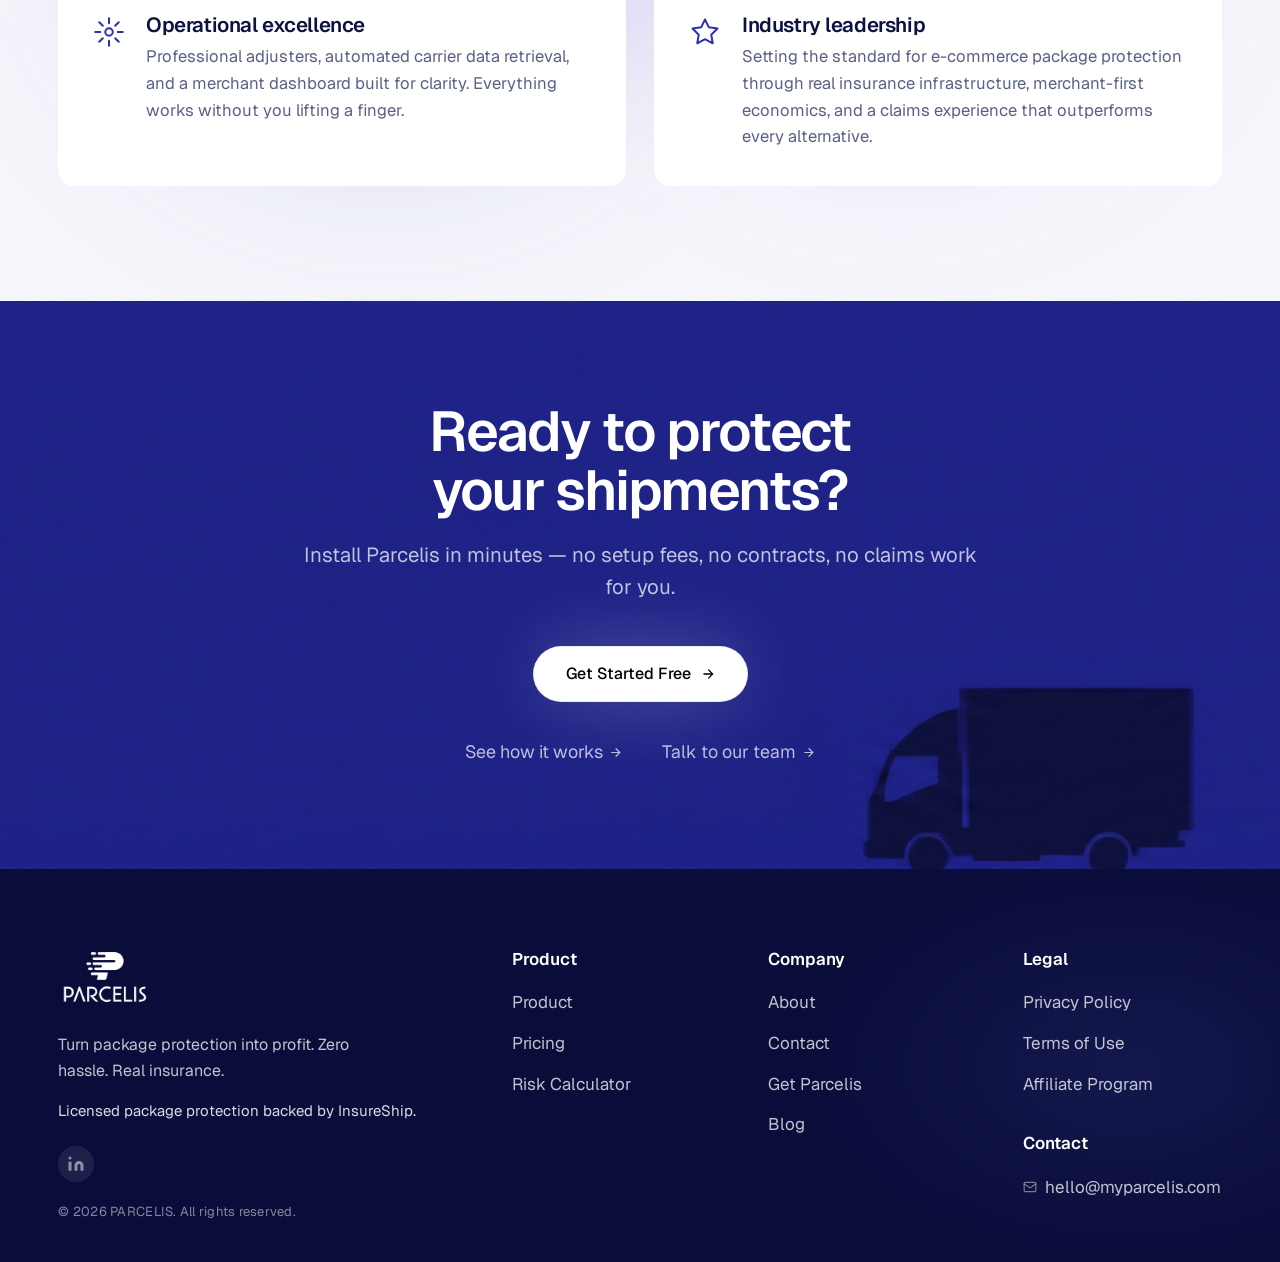
==== commit 130e993a: "Nav: ROI Calculator → Self-Insurance Risk; CTA explore links standard size" ====
--- a/about.html
+++ b/about.html
@@ -512,7 +512,7 @@
           <a href="resources.html">Blog</a>
           <div class="dd-divider"></div>
           <a href="faq.html">FAQ</a>
-          <a href="roi-calculator.html">ROI Calculator</a>
+          <a href="roi-calculator.html">Self-Insurance Risk</a>
         </div>
       </div>
       <a href="about.html" class="active">About</a>
--- a/styles.css
+++ b/styles.css
@@ -1774,7 +1774,7 @@
 }
 .cta-big .explore a {
   color: rgba(255,255,255,0.7);
-  font-size: 14.5px;
+  font-size: clamp(17px, 1.4vw, 20px);
   display: inline-flex; align-items: center; gap: 6px;
   transition: color .15s ease;
 }
@@ -2964,7 +2964,26 @@
   border-radius: 12px;
   padding: 36px 32px;
 }
-.wc-col-left { background: var(--surface); }
+.wc-col-left {
+  background: var(--surface);
+  position: relative;
+  overflow: hidden;
+}
+.wc-col-left::after {
+  content: "";
+  position: absolute;
+  width: 320px;
+  height: 320px;
+  top: -80px;
+  right: -60px;
+  border-radius: 50%;
+  pointer-events: none;
+  filter: blur(80px);
+  background: radial-gradient(circle, rgba(139,92,246,0.22) 0%, rgba(99,102,241,0.11) 45%, transparent 70%);
+  z-index: 0;
+}
+.wc-col-left .wc-col-title,
+.wc-col-left .wc-list { position: relative; z-index: 1; }
 .wc-col-right { background: rgba(13,18,64,0.04); }
 .wc-col-title {
   font-size: 22px;
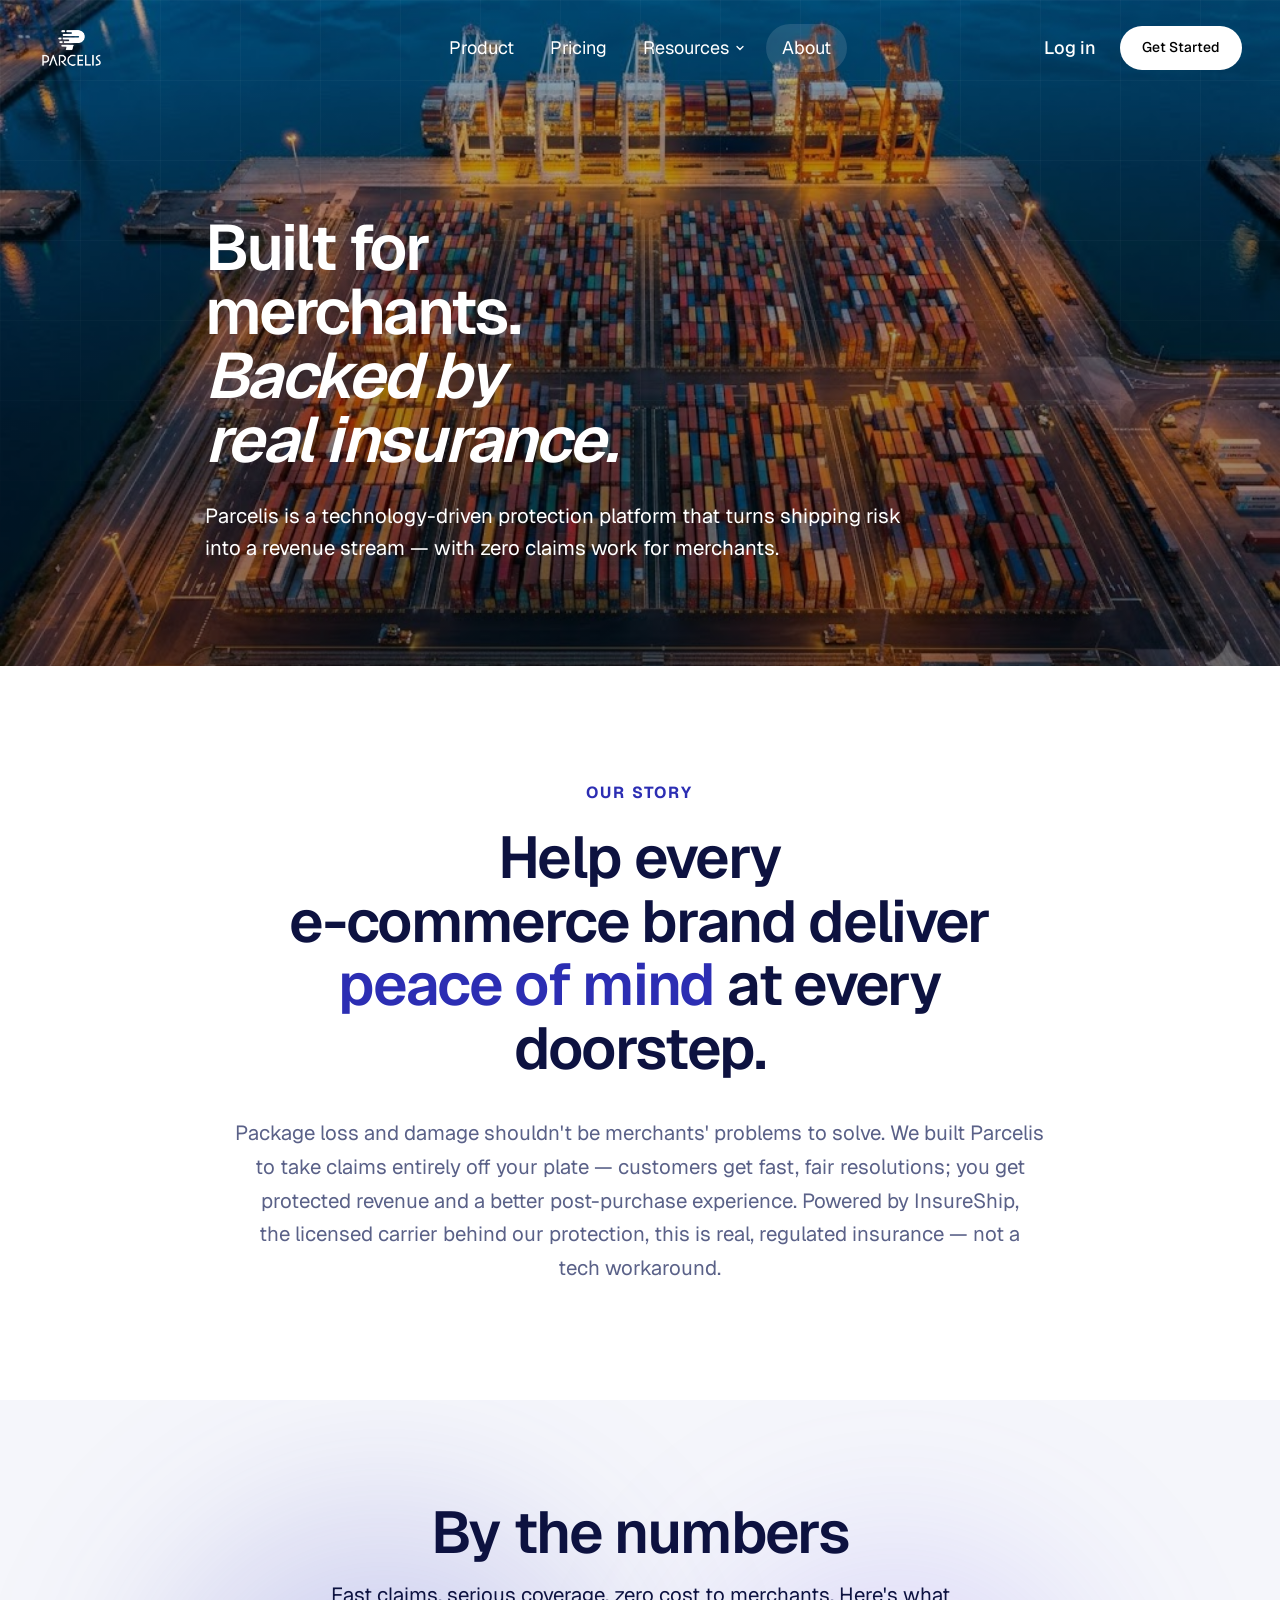
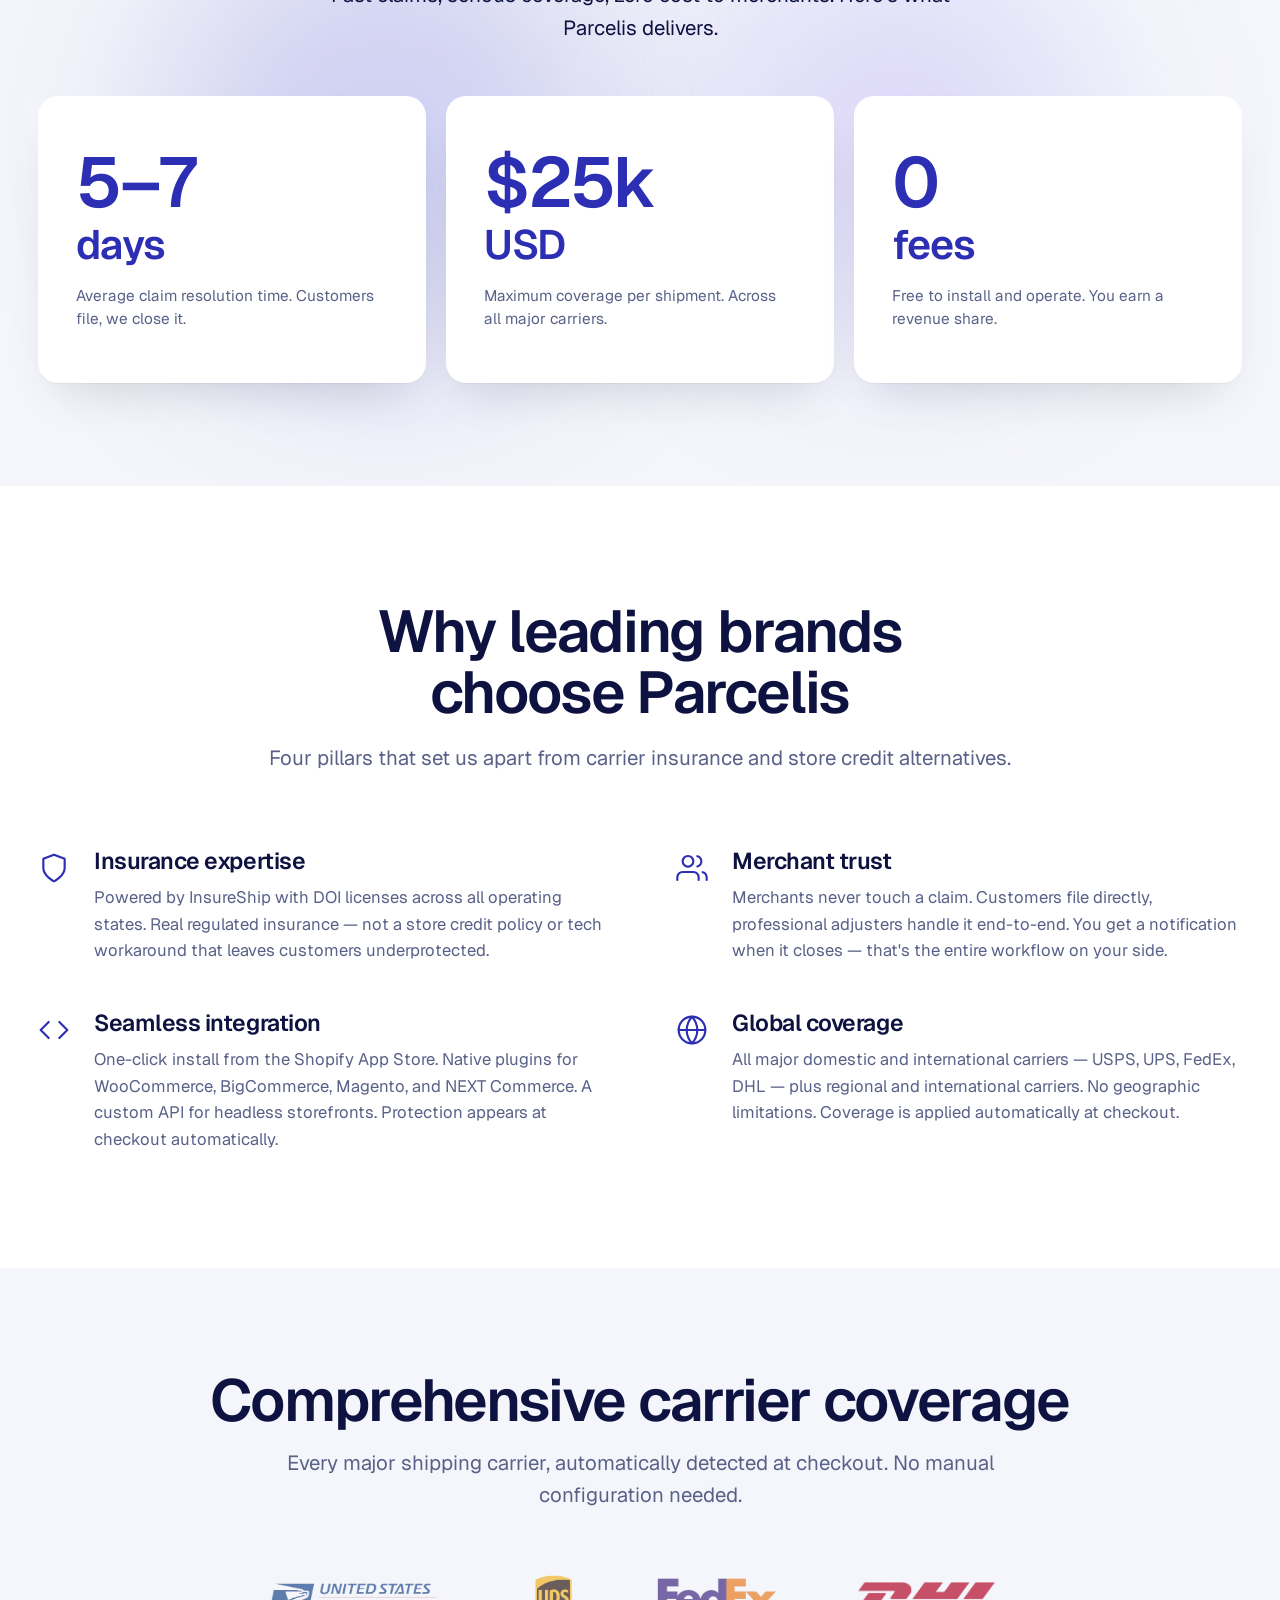
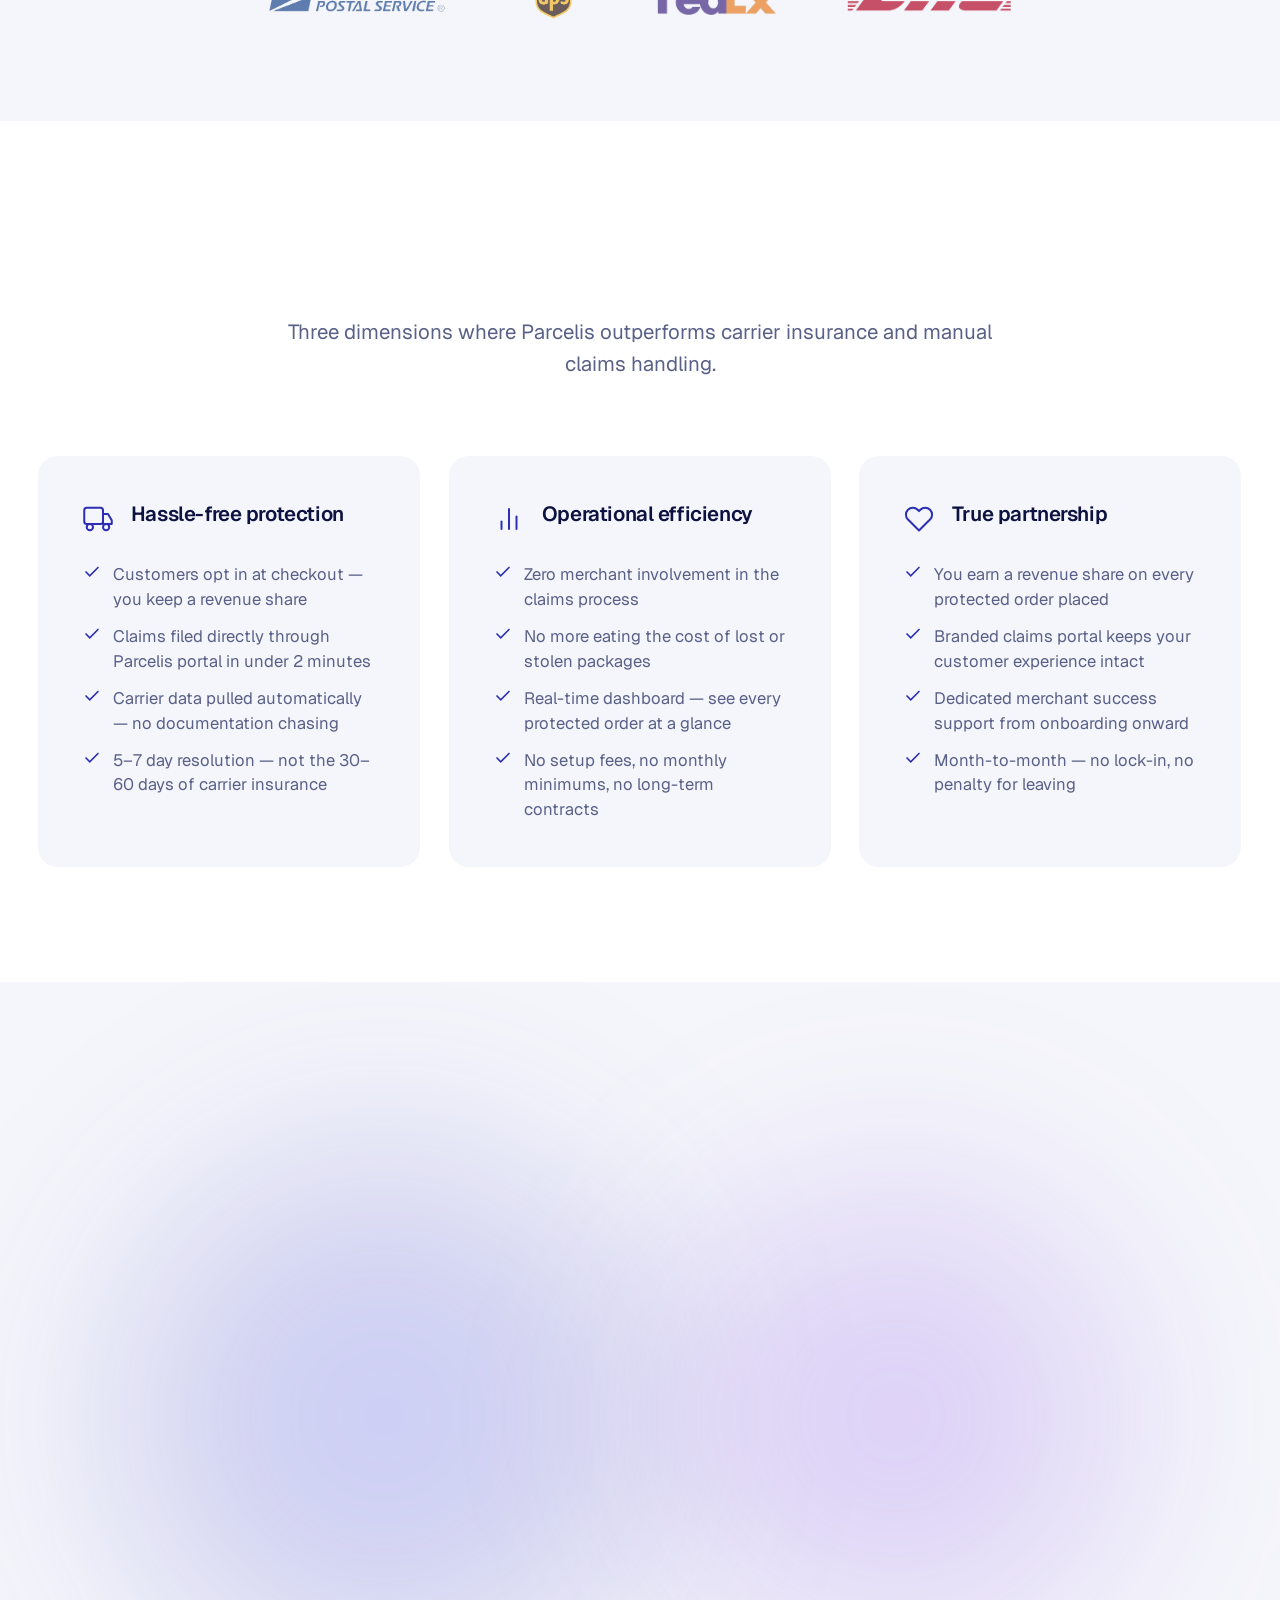
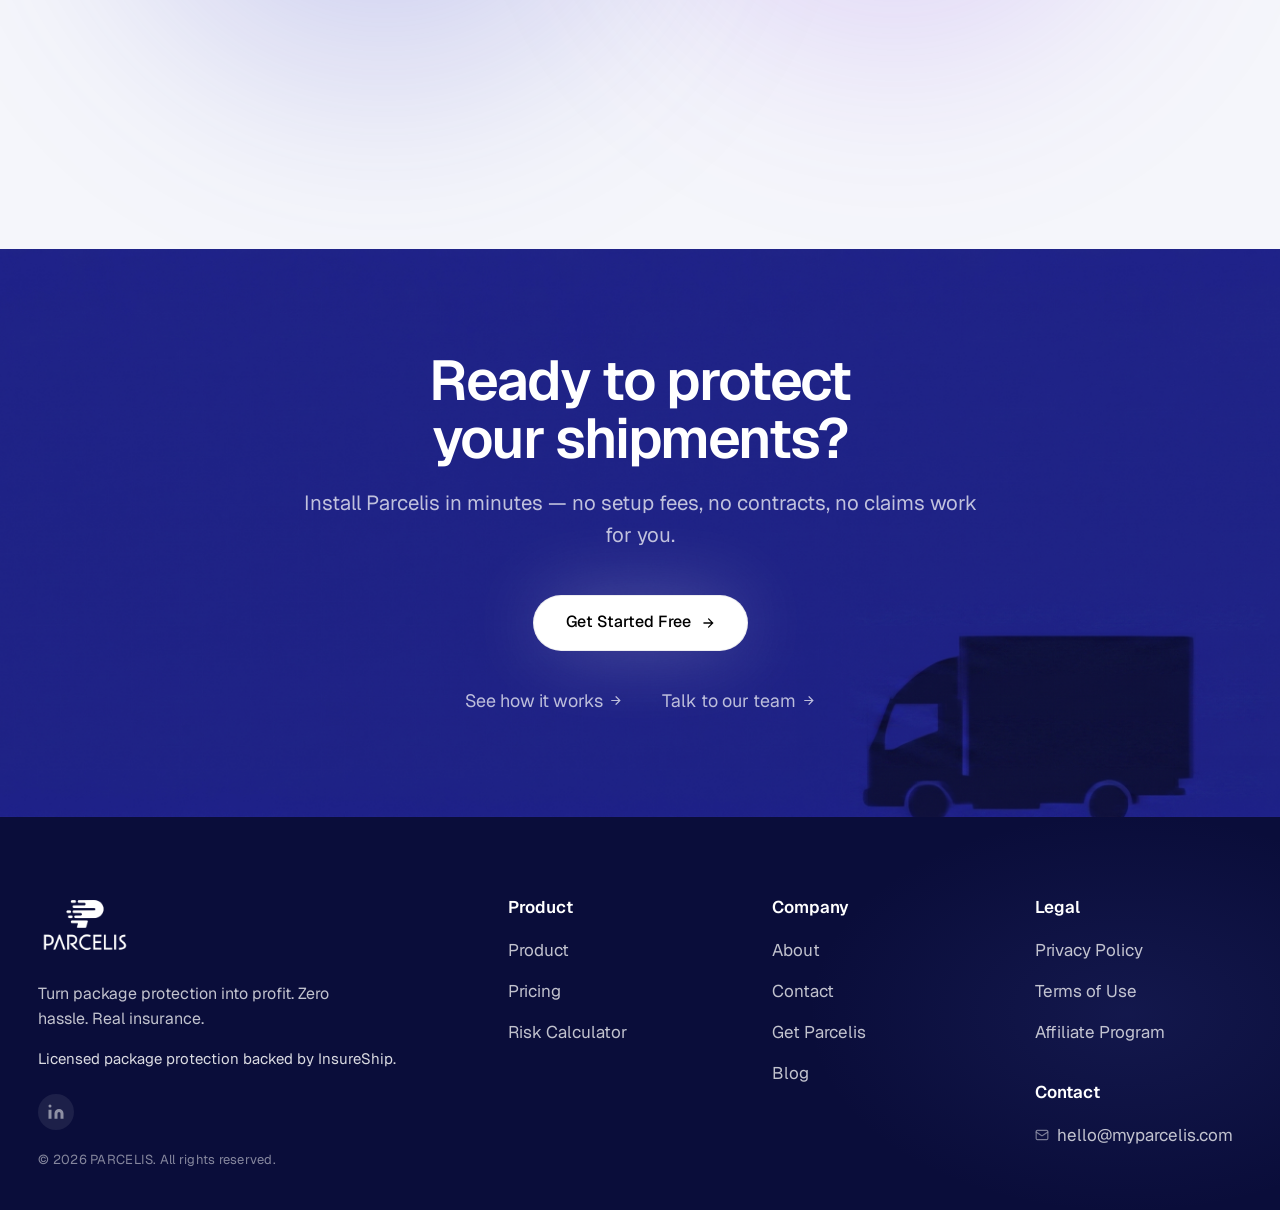
==== commit 6f58d736: "Pricing fonts standard; about hero parallax; 24" monitor sizing (--max 1360px, tighter hero padding)" ====
--- a/about.html
+++ b/about.html
@@ -900,5 +900,18 @@
 
 <script src="script.js?v=23"></script>
 <script src="tweaks.js?v=3"></script>
+<script>
+(function(){
+  var hero = document.querySelector('.about-hero');
+  if (!hero) return;
+  function onScroll() {
+    var y = window.scrollY;
+    if (y < hero.offsetHeight * 1.5) {
+      hero.style.backgroundPositionY = 'calc(top + ' + (y * 0.35) + 'px)';
+    }
+  }
+  window.addEventListener('scroll', onScroll, { passive: true });
+})();
+</script>
 </body>
 </html>
--- a/styles.css
+++ b/styles.css
@@ -54,7 +54,7 @@
   --shadow-card: 0 1px 0 rgba(10,16,36,0.04), 0 24px 48px -24px rgba(10,16,36,0.18);
   --shadow-soft: 0 1px 2px rgba(10,16,36,0.05), 0 8px 24px -12px rgba(10,16,36,0.12);
 
-  --max: 1240px;
+  --max: 1360px;
   --pad: clamp(20px, 4vw, 56px);
 
   --font-sans: "Geist", "Söhne", "Inter Tight", system-ui, -apple-system, "Segoe UI", sans-serif;
@@ -95,8 +95,8 @@
 
 section { padding: calc(220px * var(--density)) 0; position: relative; }
 section.tight { padding: calc(64px * var(--density)) 0; }
-section.hero-v2, section.page-hero-v2 { padding-top: clamp(400px, 36vw, 560px); padding-bottom: clamp(260px, 30vw, 440px); }
-section.page-hero-short { padding-top: clamp(160px, 16vw, 240px) !important; padding-bottom: clamp(40px, 4vw, 60px) !important; }
+section.hero-v2, section.page-hero-v2 { padding-top: clamp(320px, 28vw, 480px); padding-bottom: clamp(200px, 22vw, 360px); }
+section.page-hero-short { padding-top: clamp(140px, 12vw, 200px) !important; padding-bottom: clamp(40px, 4vw, 60px) !important; }
 section.page-hero-plain {
   background: var(--surface) !important;
 }
@@ -4589,12 +4589,12 @@
   border-bottom: 1px solid var(--hair);
 }
 .pcalc-inner-head h2 {
-  font-size: clamp(22px, 2.4vw, 30px);
-  font-weight: 600; letter-spacing: -0.02em;
-  color: var(--ink); line-height: 1.2; margin-bottom: 8px;
+  font-size: clamp(38px, 4.6vw, 64px);
+  font-weight: 600; letter-spacing: -0.028em;
+  color: var(--ink); line-height: 1.1; margin-bottom: 12px;
 }
 .pcalc-inner-head p {
-  font-size: clamp(14px, 1.2vw, 16px); color: var(--muted); line-height: 1.5;
+  font-size: clamp(18px, 1.6vw, 22px); color: var(--muted); line-height: 1.6;
 }
 .coverage-stats {
   background: #fff;
@@ -4610,7 +4610,7 @@
   color: var(--ink); line-height: 1.0; margin-bottom: 20px;
 }
 .coverage-stats-head p {
-  font-size: clamp(17px, 1.6vw, 20px); color: var(--muted); line-height: 1.6;
+  font-size: clamp(18px, 1.6vw, 22px); color: var(--muted); line-height: 1.6;
   max-width: 52ch; margin: 0 auto;
 }
 .pcalc-stats {
@@ -4635,7 +4635,7 @@
   color: var(--navy-800); line-height: 1;
   white-space: nowrap;
 }
-.pcalc-stat-lbl { font-size: 15px; color: var(--muted); line-height: 1.5; max-width: 18ch; margin: 0 auto; }
+.pcalc-stat-lbl { font-size: clamp(16px, 1.3vw, 18px); color: var(--muted); line-height: 1.5; max-width: 18ch; margin: 0 auto; }
 @media (max-width: 640px) { .pcalc-stats { grid-template-columns: 1fr; } }
 .pcalc-v2 {
   background: #fff;
@@ -4691,7 +4691,7 @@
 .pcalc-v2-feats { display: flex; justify-content: center; gap: 12px; flex-wrap: wrap; }
 .pcalc-v2-feats span {
   display: flex; align-items: center; gap: 8px;
-  font-size: 15px; font-weight: 500; color: var(--ink);
+  font-size: clamp(16px, 1.3vw, 18px); font-weight: 500; color: var(--ink);
   background: #fff;
   border: 1.5px solid var(--hair-2);
   border-radius: 999px;
@@ -4732,7 +4732,7 @@
   margin: 0;
 }
 .pf-card p {
-  font-size: 17px; color: var(--muted);
+  font-size: clamp(17px, 1.4vw, 20px); color: var(--muted);
   line-height: 1.65; margin: 0;
 }
 @media (max-width: 900px) {
@@ -4750,8 +4750,8 @@
   margin: 0 auto 56px;
 }
 .cd-head h2 {
-  font-size: clamp(36px, 4.5vw, 60px);
-  font-weight: 600; letter-spacing: -0.03em;
+  font-size: clamp(38px, 4.6vw, 64px);
+  font-weight: 600; letter-spacing: -0.028em;
   color: var(--ink); line-height: 1.0;
 }
 .cd-grid {
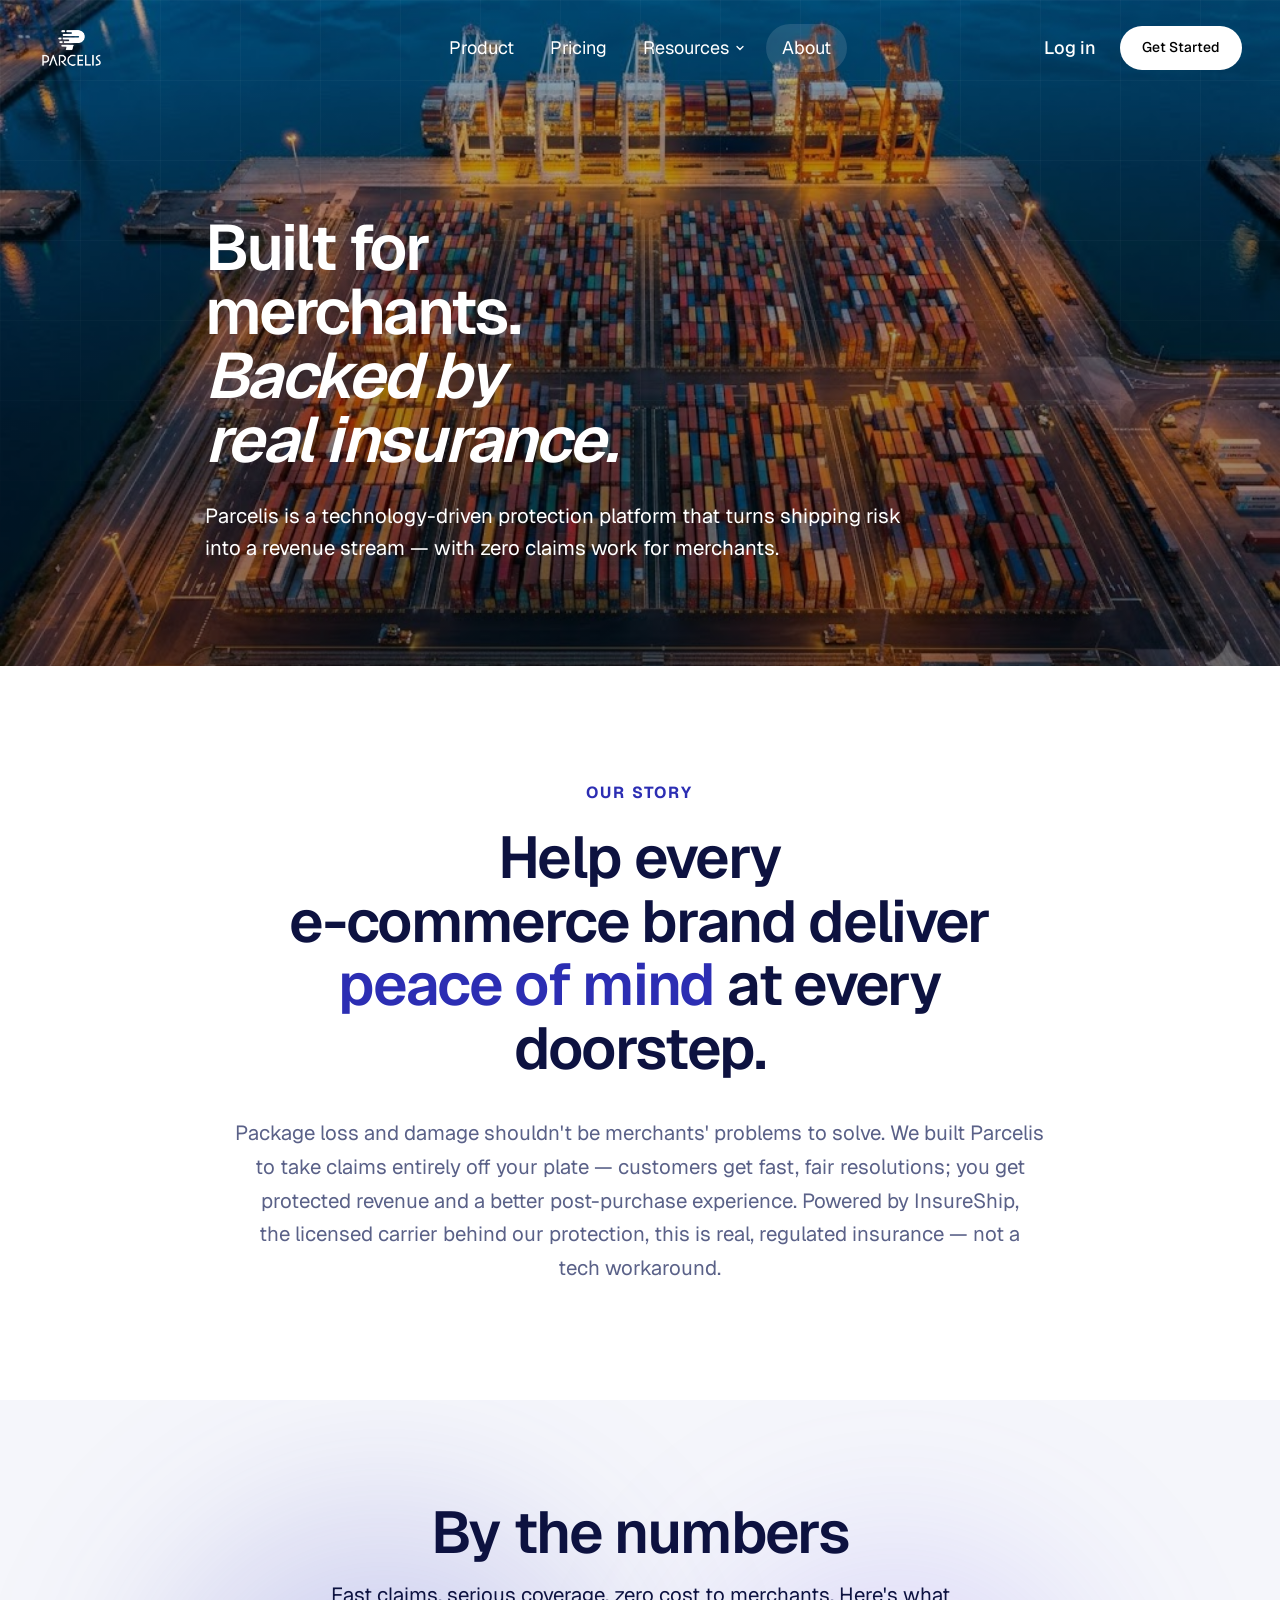
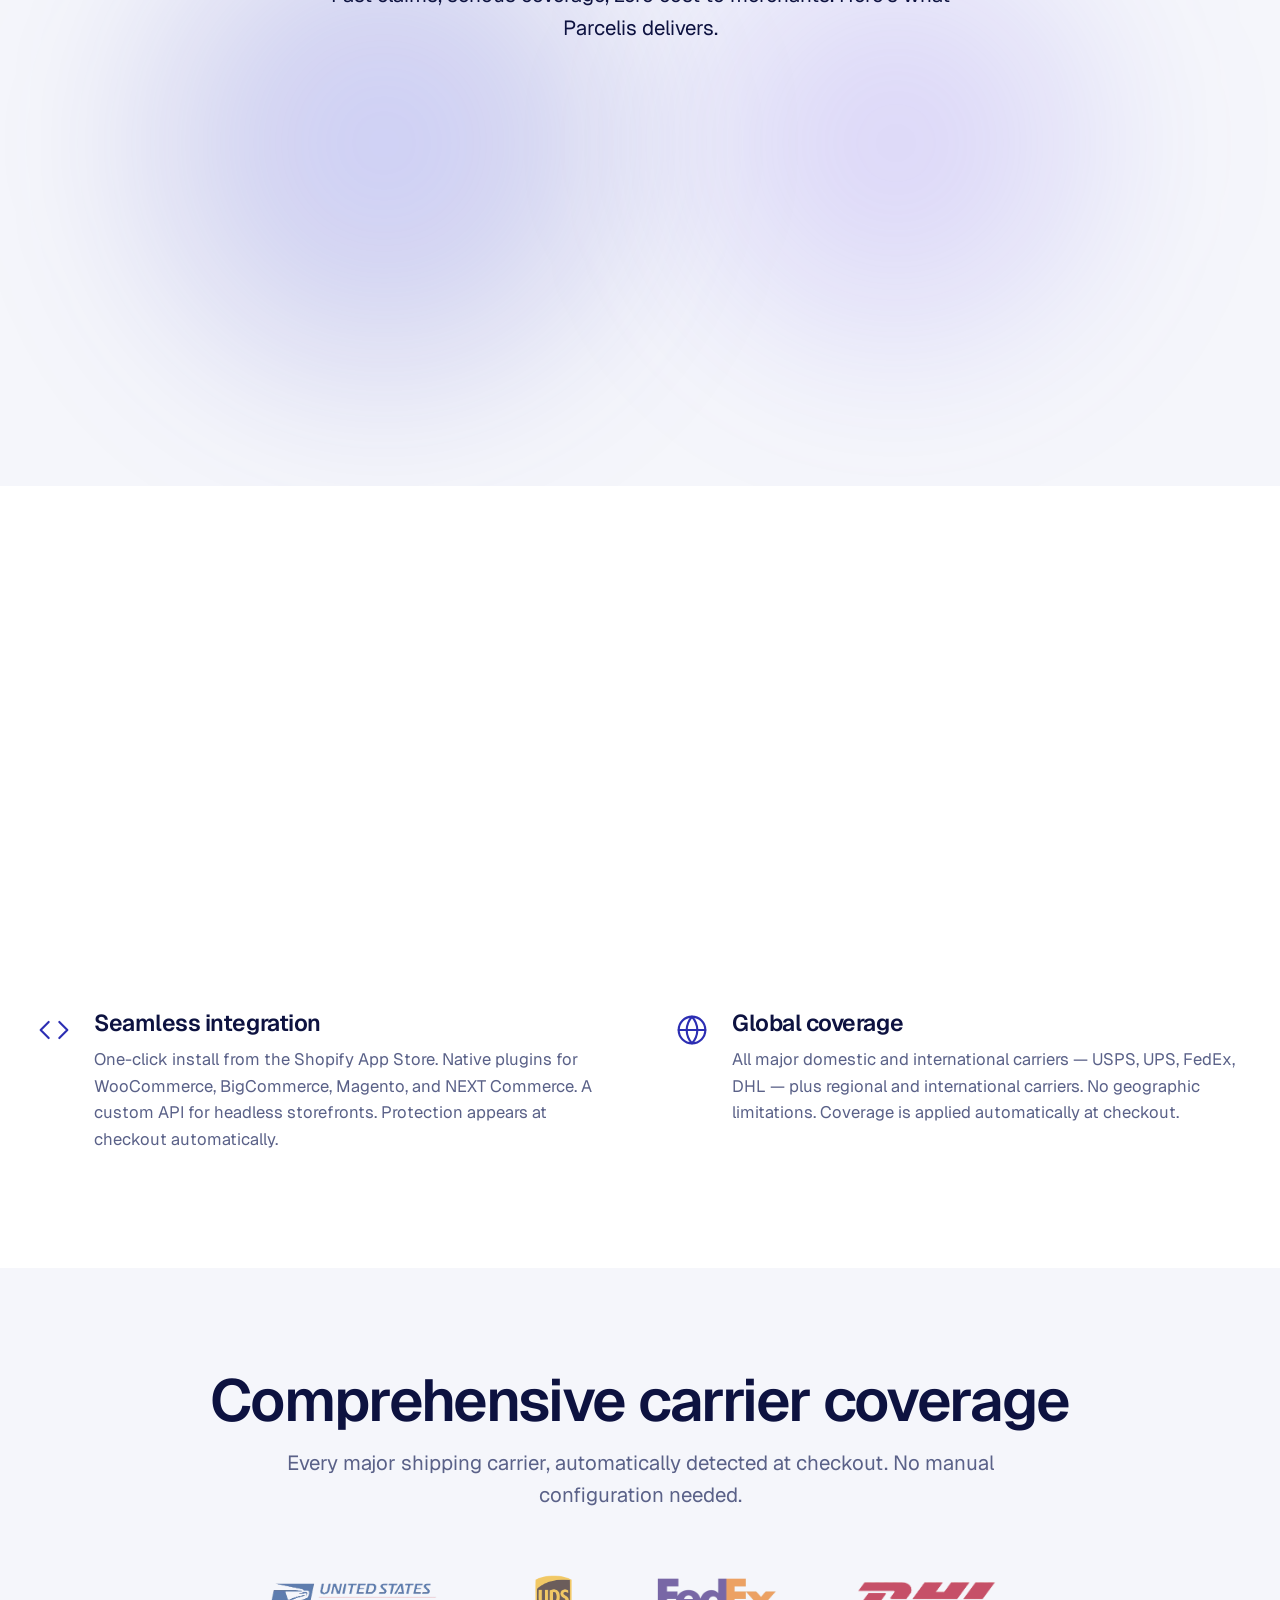
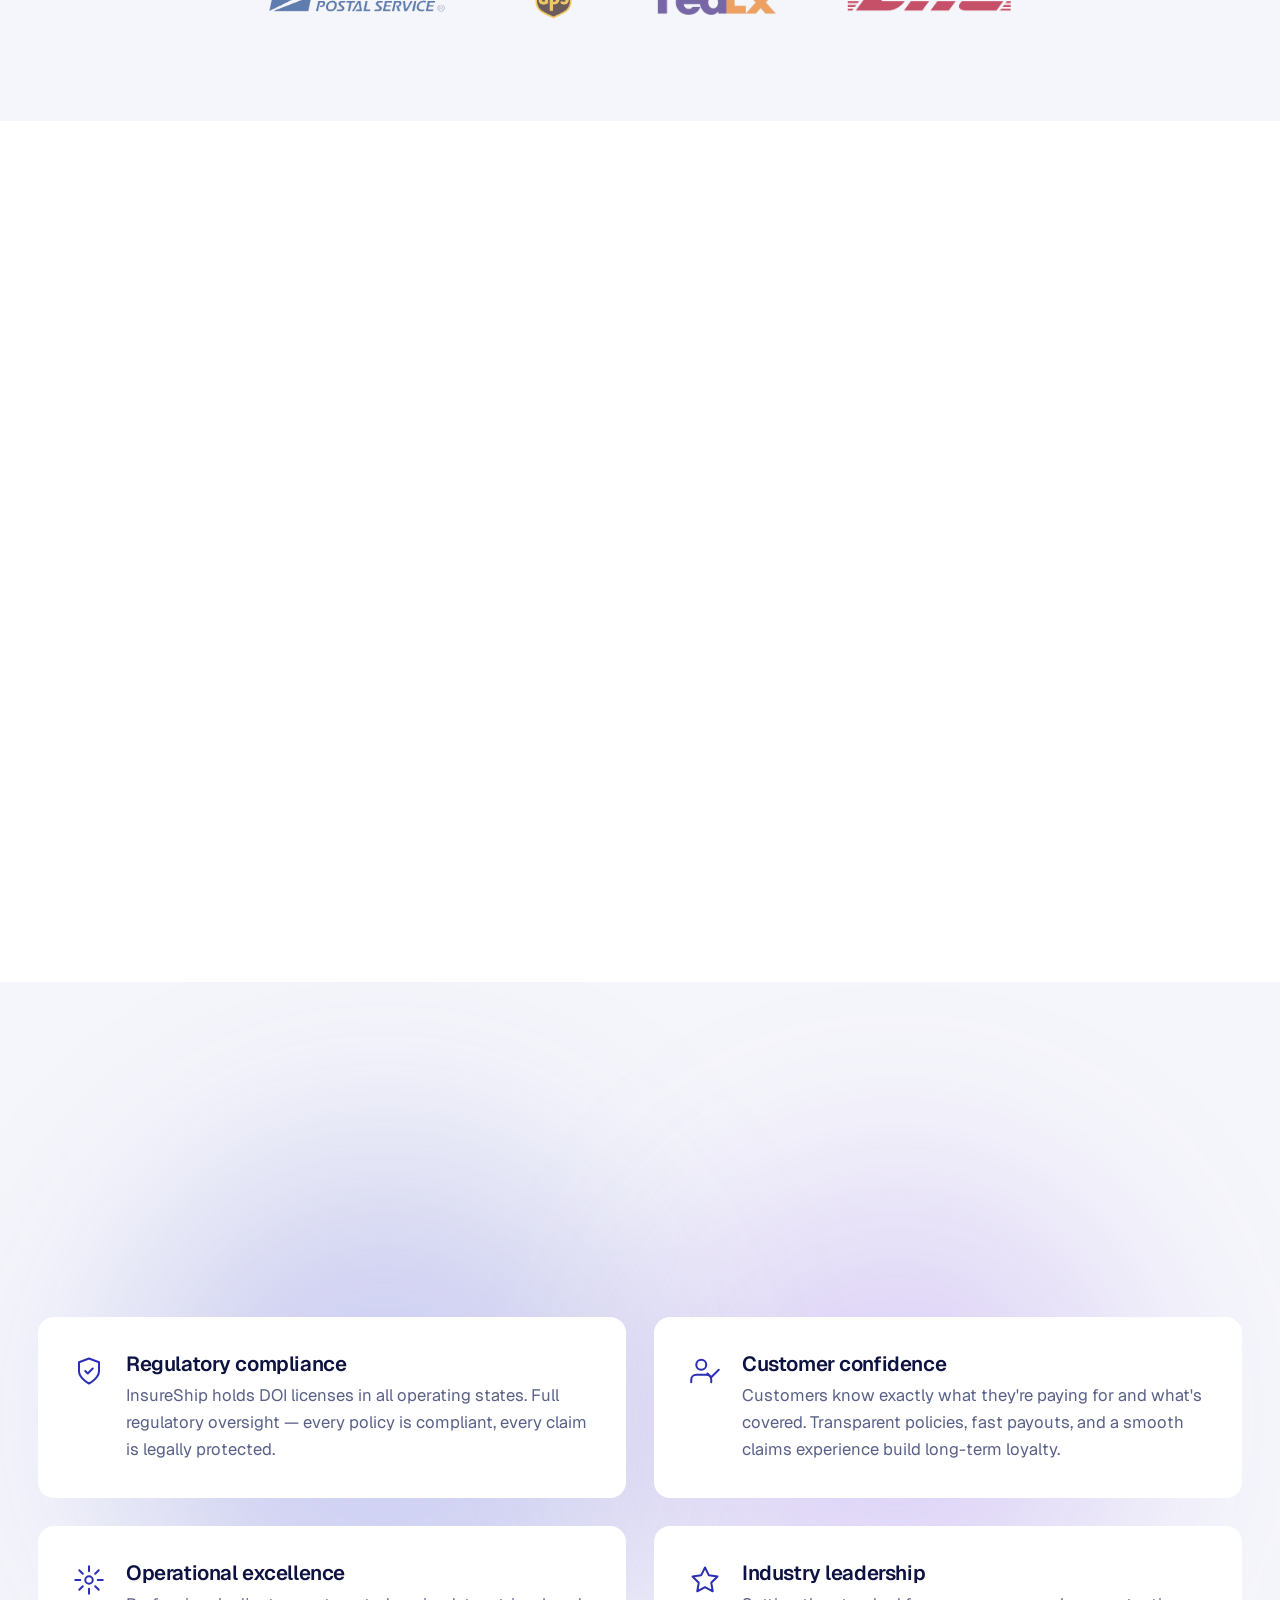
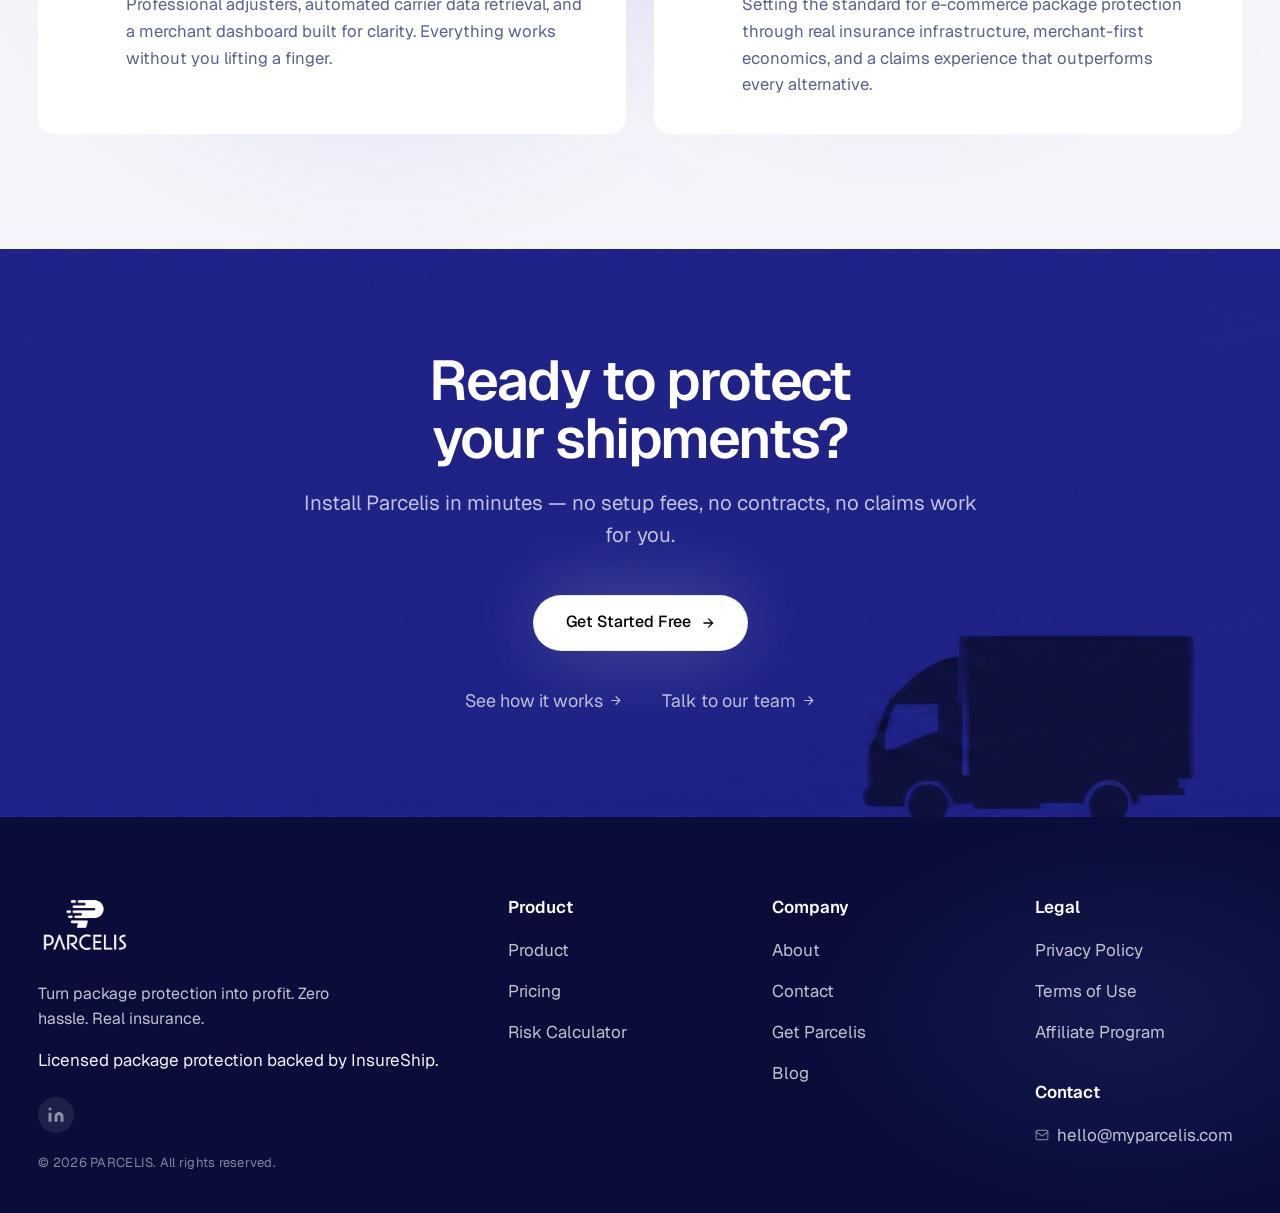
==== commit ac22569c: "About hero: move text left on mobile Reduce about-hero-inner left padding from 100px to 24px on mobi" ====
--- a/about.html
+++ b/about.html
@@ -78,6 +78,11 @@
   max-width: 52ch;
   line-height: 1.55;
 }
+@media (max-width: 768px) {
+  .about-hero-inner {
+    padding-left: 24px !important;
+  }
+}
 
 /* ===== MISSION STATEMENT ===== */
 .about-mission {
--- a/styles.css
+++ b/styles.css
@@ -95,8 +95,20 @@
 
 section { padding: calc(220px * var(--density)) 0; position: relative; }
 section.tight { padding: calc(64px * var(--density)) 0; }
-section.hero-v2, section.page-hero-v2 { padding-top: clamp(320px, 28vw, 480px); padding-bottom: clamp(200px, 22vw, 360px); }
-section.page-hero-short { padding-top: clamp(140px, 12vw, 200px) !important; padding-bottom: clamp(40px, 4vw, 60px) !important; }
+section.page-hero-v2 { padding-top: clamp(320px, 28vw, 480px); padding-bottom: clamp(200px, 22vw, 360px); }
+section.page-hero-short {
+  margin-top: 0 !important;
+  padding-top: clamp(120px, 10vw, 160px) !important;
+  padding-bottom: clamp(80px, 8vw, 120px) !important;
+  min-height: 52vh;
+}
+@media (max-width: 768px) {
+  section.page-hero-short {
+    padding-top: 140px !important;
+    padding-bottom: 100px !important;
+    min-height: 64vh;
+  }
+}
 section.page-hero-plain {
   background: var(--surface) !important;
 }
@@ -1282,7 +1294,10 @@
     #1e2099;
   color: #fff;
   position: relative;
-  padding: clamp(340px, 30vw, 480px) 0 clamp(220px, 28vw, 400px);
+  min-height: calc(100vh + 192px);
+  display: flex;
+  align-items: center;
+  padding: 120px 0 80px;
   margin-top: -96px;
   overflow: hidden;
   isolation: isolate;
@@ -1834,8 +1849,8 @@
 .footer-card ul a { font-size: 17px; color: rgba(255,255,255,0.75); }
 .footer-card ul a:hover { color: #fff; }
 .footer-card .trust-strip {
-  font-size: 15px;
-  color: rgba(255,255,255,0.85);
+  font-size: 17px;
+  color: rgba(255,255,255,0.95);
   margin-top: 12px;
   line-height: 1.5;
 }
@@ -2058,7 +2073,7 @@
   font-weight: 500;
 }
 .ic-card p {
-  font-size: 15px; color: var(--muted); line-height: 1.55;
+  font-size: 17px; color: var(--muted); line-height: 1.55;
   margin: 0;
 }
 @media (max-width: 900px) {
@@ -2311,8 +2326,8 @@
 }
 .sp-arrow svg { width: 64px; height: 24px; }
 @media (max-width: 900px) {
-  .sp-row { flex-direction: column; gap: 48px; }
-  .sp-arrow { transform: rotate(90deg); margin: 0; flex: 0 0 auto; }
+  .sp-row { flex-direction: column; gap: 48px; align-items: center; }
+  .sp-arrow { transform: rotate(90deg); margin: 0; flex: 0 0 auto; align-self: center; }
 }
 
 /* ============ trusted by growing brands ============ */
@@ -3301,9 +3316,9 @@
 
 /* ============ footer trust strip ============ */
 .footer-card .trust-strip {
-  font-family: inherit; font-size: 15px;
+  font-family: inherit; font-size: 17px;
   letter-spacing: 0; text-transform: none;
-  color: rgba(255,255,255,0.85);
+  color: rgba(255,255,255,0.95);
   margin-top: 16px;
 }
 
@@ -4305,24 +4320,22 @@
 /* ============ how-it-works — hero ============ */
 .hiw-hero {
   background: var(--surface) !important;
-  padding-top: clamp(120px, 14vw, 180px) !important;
-  padding-bottom: clamp(60px, 7vw, 100px) !important;
-}
-.hiw-hero h1 { font-size: clamp(36px, 4.8vw, 68px) !important; color: var(--ink) !important; }
-.hiw-hero .sub { color: var(--muted) !important; }
+}
+.hiw-hero h1 { font-size: clamp(38px, 5vw, 72px) !important; color: var(--ink) !important; }
+.hiw-hero .sub { color: var(--muted) !important; font-size: clamp(18px, 1.6vw, 22px) !important; }
 
 /* ============ how-it-works — steps (white bg) ============ */
 .hiw-steps-dark {
   background: #fff;
-  padding: clamp(60px, 7vw, 100px) 0 clamp(80px, 9vw, 130px);
+  padding: clamp(80px, 9vw, 130px) 0 clamp(100px, 11vw, 160px);
 }
 .hiw-steps-dark-head {
   text-align: center;
   margin-bottom: 48px;
 }
 .hiw-steps-dark-head h2 {
-  font-size: clamp(32px, 4vw, 52px);
-  font-weight: 600; letter-spacing: -0.03em; line-height: 1.1;
+  font-size: clamp(38px, 4.6vw, 64px);
+  font-weight: 600; letter-spacing: -0.028em; line-height: 1.05;
   color: var(--ink);
 }
 .hiw-steps-dark .hiw-steps-grid {
@@ -4356,12 +4369,12 @@
   margin-bottom: 24px;
 }
 .hiw-steps-dark .hiw-step-card h3 {
-  font-size: 20px; font-weight: 600;
+  font-size: 22px; font-weight: 600;
   color: var(--ink); line-height: 1.25; letter-spacing: -0.01em;
   margin-bottom: 12px;
 }
 .hiw-steps-dark .hiw-step-card p {
-  font-size: 16px; color: var(--muted); line-height: 1.65;
+  font-size: 18px; color: var(--muted); line-height: 1.65;
 }
 @media (max-width: 960px) { .hiw-steps-dark .hiw-steps-grid { grid-template-columns: repeat(2, 1fr); } }
 @media (max-width: 560px) { .hiw-steps-dark .hiw-steps-grid { grid-template-columns: 1fr; } }
@@ -4369,19 +4382,19 @@
 /* ============ how-it-works — video section (white) ============ */
 .hiw-video-section {
   background: #fff;
-  padding: clamp(80px, 9vw, 130px) 0;
+  padding: clamp(100px, 11vw, 160px) 0 clamp(100px, 11vw, 160px);
 }
 .hiw-video-head {
   text-align: center;
   max-width: 600px;
-  margin: 0 auto 56px;
+  margin: 0 auto 64px;
 }
 .hiw-video-head h2 {
   font-size: clamp(36px, 4.5vw, 60px);
   font-weight: 600; letter-spacing: -0.03em;
-  color: var(--ink); line-height: 1.05; margin: 0 0 16px;
-}
-.hiw-video-head p { font-size: 19px; color: var(--muted); line-height: 1.6; }
+  color: var(--ink); line-height: 1.05; margin: 0 0 18px;
+}
+.hiw-video-head p { font-size: clamp(18px, 1.5vw, 22px); color: var(--muted); line-height: 1.6; }
 
 /* ============ how-it-works — main section (video + steps) ============ */
 .hiw-main { background: var(--surface); }
@@ -4412,6 +4425,12 @@
   max-width: 940px;
   margin: 0 auto;
   box-shadow: 0 2px 8px rgba(13,18,64,0.08), 0 16px 48px -12px rgba(13,18,64,0.18);
+}
+@media (max-width: 768px) {
+  .hiw-video-wrap {
+    margin: 0 16px;
+    border-radius: 12px;
+  }
 }
 .hiw-video-wrap iframe {
   position: absolute;
@@ -4623,19 +4642,20 @@
 .pcalc-stat {
   background: var(--surface);
   border-radius: 24px;
-  padding: clamp(56px, 6vw, 80px) clamp(32px, 4vw, 56px);
+  padding: clamp(64px, 7vw, 96px) clamp(36px, 4.5vw, 64px);
   text-align: center;
-  display: flex; flex-direction: column; align-items: center; gap: 20px;
+  display: flex; flex-direction: column; align-items: center; gap: 24px;
   box-shadow: none;
 }
 .pcalc-stat-ic { color: var(--navy-800); }
+.pcalc-stat-ic svg { width: 64px; height: 64px; }
 .pcalc-stat-val {
-  font-size: clamp(30px, 3.8vw, 52px);
+  font-size: clamp(36px, 4.5vw, 60px);
   font-weight: 700; letter-spacing: -0.04em;
   color: var(--navy-800); line-height: 1;
   white-space: nowrap;
 }
-.pcalc-stat-lbl { font-size: clamp(16px, 1.3vw, 18px); color: var(--muted); line-height: 1.5; max-width: 18ch; margin: 0 auto; }
+.pcalc-stat-lbl { font-size: clamp(18px, 1.5vw, 21px); color: var(--muted); line-height: 1.5; max-width: 18ch; margin: 0 auto; }
 @media (max-width: 640px) { .pcalc-stats { grid-template-columns: 1fr; } }
 .pcalc-v2 {
   background: #fff;
@@ -4801,3 +4821,172 @@
 @media (max-width: 720px) {
   .cd-grid { grid-template-columns: 1fr; }
 }
+
+/* ===== MOBILE NAV HAMBURGER + PANEL ===== */
+.nav-hamburger {
+  display: none;
+  flex-direction: column;
+  justify-content: center;
+  gap: 5px;
+  cursor: pointer;
+  padding: 8px;
+  background: none;
+  border: none;
+  z-index: 1001;
+  margin-left: auto;
+}
+.nav-hamburger span {
+  display: block;
+  width: 24px;
+  height: 2px;
+  background: #fff;
+  border-radius: 2px;
+  transition: transform 0.25s ease, opacity 0.2s ease;
+  transform-origin: center;
+}
+.nav-hamburger.open span:nth-child(1) { transform: translateY(7px) rotate(45deg); }
+.nav-hamburger.open span:nth-child(2) { opacity: 0; transform: scaleX(0); }
+.nav-hamburger.open span:nth-child(3) { transform: translateY(-7px) rotate(-45deg); }
+
+/* panel overlay */
+.nav-panel-overlay {
+  position: fixed; inset: 0;
+  background: rgba(0,0,0,0.5);
+  z-index: 1000;
+  opacity: 0; pointer-events: none;
+  transition: opacity 0.3s ease;
+}
+.nav-panel-overlay.open { opacity: 1; pointer-events: all; }
+
+/* full-width slide panel */
+.nav-panel {
+  position: fixed;
+  top: 0; right: 0;
+  width: 100vw; height: 100vh;
+  background: #0d1240;
+  z-index: 1001;
+  transform: translateX(100%);
+  transition: transform 0.35s cubic-bezier(.22,1,.36,1);
+  overflow-y: auto;
+  display: flex;
+  flex-direction: column;
+}
+.nav-panel.open { transform: translateX(0); }
+
+/* panel top bar */
+.nav-panel-topbar {
+  display: flex;
+  align-items: center;
+  justify-content: space-between;
+  padding: 0 24px;
+  height: 72px;
+  flex-shrink: 0;
+}
+.nav-panel-logo {
+  display: flex; align-items: center; gap: 10px;
+  text-decoration: none;
+}
+.nav-panel-logo img { height: 36px; }
+.nav-panel-close {
+  width: 40px; height: 40px;
+  border-radius: 50%;
+  border: 1.5px solid rgba(255,255,255,0.2);
+  background: transparent;
+  color: #fff;
+  display: flex; align-items: center; justify-content: center;
+  cursor: pointer;
+  font-size: 18px;
+  transition: background 0.15s;
+}
+.nav-panel-close:hover { background: rgba(255,255,255,0.08); }
+
+/* panel body */
+.nav-panel-body {
+  flex: 1;
+  padding: 16px 0;
+  overflow-y: auto;
+}
+.nav-panel-item {
+  display: flex;
+  align-items: center;
+  justify-content: space-between;
+  color: #fff;
+  font-size: 20px;
+  font-weight: 500;
+  padding: 18px 24px;
+  text-decoration: none;
+  cursor: pointer;
+  transition: background 0.15s;
+  background: none;
+  border: none;
+  border-bottom: none;
+  position: relative;
+  width: 100%; text-align: left;
+  font-family: var(--font-sans, inherit);
+  letter-spacing: -0.01em;
+}
+.nav-panel-item:not(:last-child)::after {
+  content: '';
+  position: absolute;
+  bottom: 0;
+  left: 24px;
+  right: 24px;
+  height: 1px;
+  background: rgba(255,255,255,0.08);
+}
+.nav-panel-item:hover { background: rgba(255,255,255,0.04); }
+.nav-panel-item svg { transition: transform 0.2s ease; flex-shrink: 0; }
+.nav-panel-item.expanded svg { transform: rotate(90deg); }
+
+/* submenu */
+.nav-panel-submenu {
+  display: none;
+  background: rgba(255,255,255,0.03);
+  border-bottom: 1px solid rgba(255,255,255,0.07);
+}
+.nav-panel-submenu.open { display: block; }
+.nav-panel-submenu a {
+  display: block;
+  color: rgba(255,255,255,0.72);
+  font-size: 17px;
+  font-weight: 400;
+  padding: 14px 24px 14px 36px;
+  text-decoration: none;
+  border-bottom: 1px solid rgba(255,255,255,0.05);
+  transition: color 0.15s, background 0.15s;
+}
+.nav-panel-submenu a:last-child { border-bottom: none; }
+.nav-panel-submenu a:hover { color: #fff; background: rgba(255,255,255,0.04); }
+
+/* panel footer */
+.nav-panel-footer {
+  padding: 24px;
+  display: flex;
+  flex-direction: row;
+  gap: 12px;
+  flex-shrink: 0;
+}
+.nav-panel-footer .btn {
+  flex: 1; text-align: center; justify-content: center;
+  height: 52px; font-size: 17px; border-radius: 999px;
+}
+.nav-panel-btn-ghost {
+  background: transparent !important;
+  color: #fff !important;
+  border: 1.5px solid rgba(255,255,255,0.25) !important;
+}
+.nav-panel-btn-ghost:hover { background: rgba(255,255,255,0.06) !important; }
+
+@media (max-width: 768px) {
+  .nav-v2 .nav-links { display: none !important; }
+  .nav-v2 .nav-cta { display: none !important; }
+  .nav-hamburger { display: flex !important; }
+  .nav-v2 .nav-inner { grid-template-columns: 1fr auto !important; }
+
+  /* Footer mobile: brand full-width, then 2-col nav links */
+  .footer-card {
+    grid-template-columns: 1fr 1fr !important;
+    gap: 40px 24px !important;
+  }
+  .footer-card > div:first-child { grid-column: 1 / -1; }
+}
